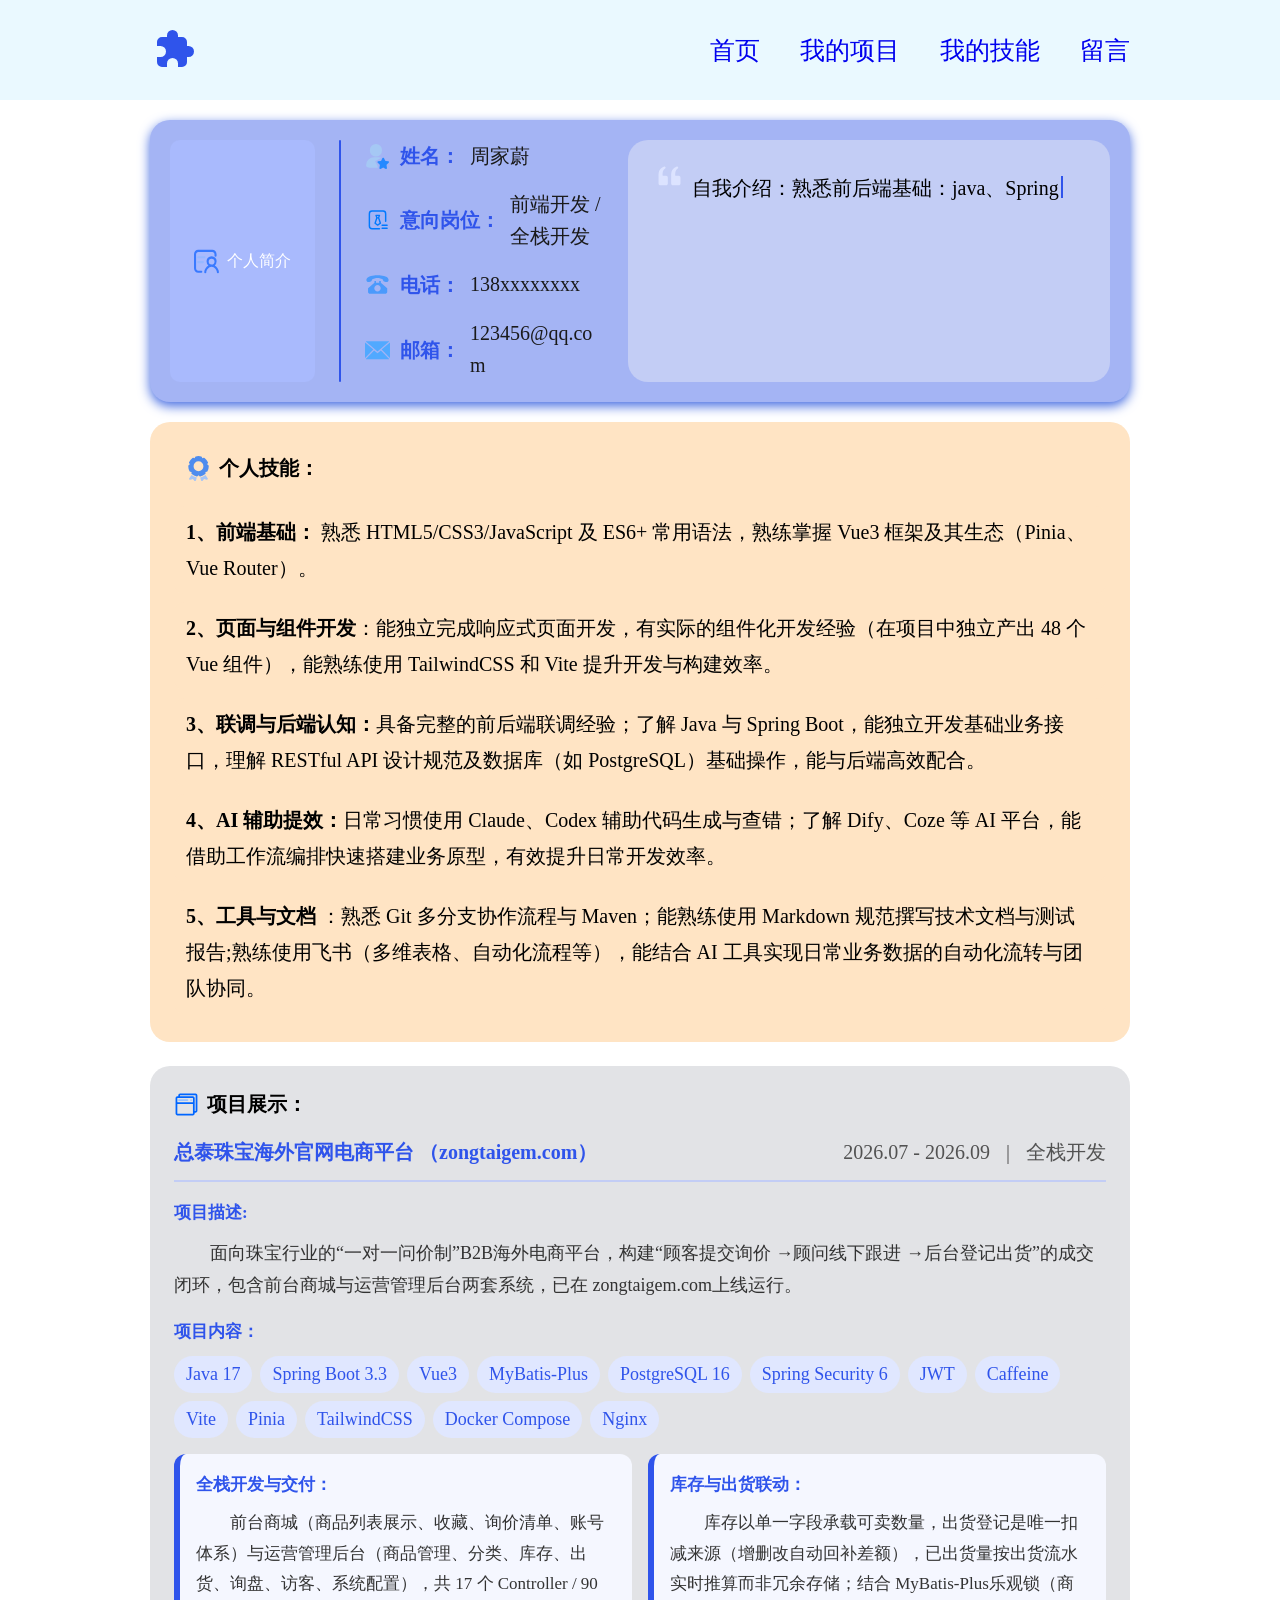
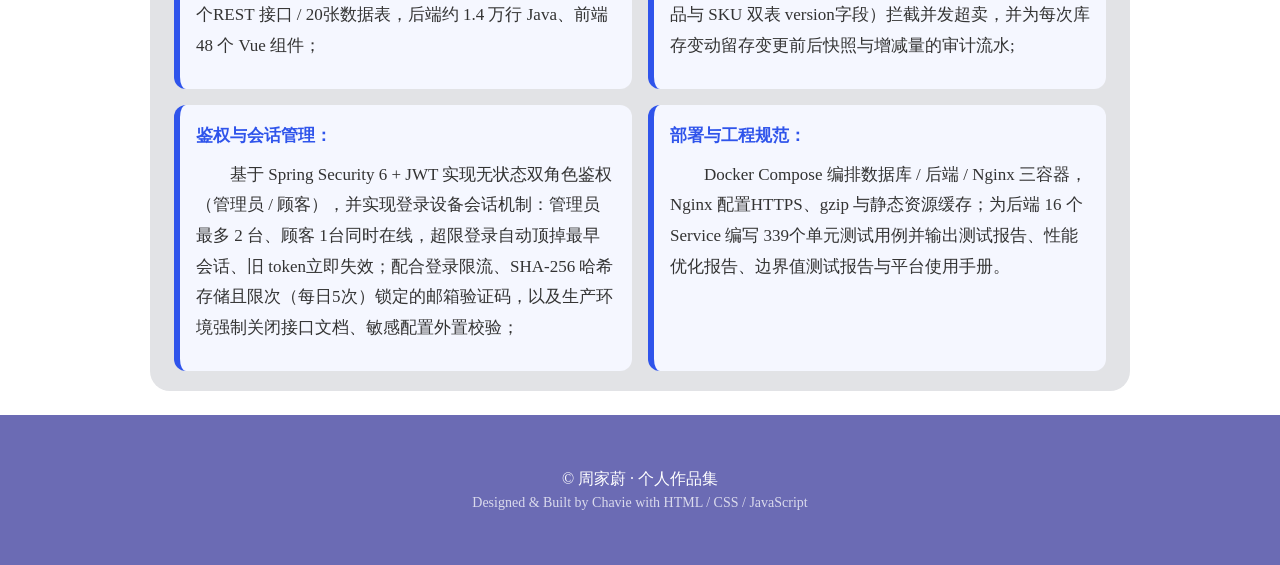
==== index.html @ ec8f6c9e "换文件夹" ====
<!DOCTYPE html>
<html lang="en">

<head>
    <meta charset="UTF-8">
    <meta name="viewport" content="width=device-width, initial-scale=1.0">
    <title>个人作品集</title>
    <script src="First_Work.js" defer></script>
    <link rel="stylesheet" href="First_Work.css">

</head>

<body>

    <!-- 顶部导航栏 -->
    <header>
        <!-- logo -->
        <svg t="1792404704887" class="icon" viewBox="0 0 1024 1024" version="1.1" xmlns="http://www.w3.org/2000/svg"
            p-id="7652" width="48" height="48">
            <path
                d="M362.666667 874.666667h-106.666667a106.773333 106.773333 0 0 1-106.666667-106.666667v-106.666667h74.666667a117.333333 117.333333 0 0 0 0-234.666666H149.333333v-85.333334a106.773333 106.773333 0 0 1 106.666667-106.666666h106.666667V202.666667a117.333333 117.333333 0 0 1 234.666666 0V234.666667h85.333334a106.773333 106.773333 0 0 1 106.666666 106.666666v85.333334h32a117.333333 117.333333 0 1 1 0 234.666666H789.333333v106.666667a106.773333 106.773333 0 0 1-106.666666 106.666667h-85.333334v-74.666667a117.333333 117.333333 0 1 0-234.666666 0V874.666667z"
                fill="#2F54EB" p-id="7653"></path>
        </svg>

        <!-- 导航栏 -->
        <ul>
            <li><a href="#home">首页</a></li>
            <li><a href="#program">我的项目</a></li>
            <li><a href="#program">我的技能</a></li>
            <li><a href="#message">留言</a></li>
        </ul>
    </header>

    <!-- 内容区 -->
    <main>

        <!-- 个人简介 -->
        <section class="profile_section">

            <div class="profile_wrap">
                <!-- 左侧标题 -->
                <p class="profile_title">
                    <svg t="1792503653379" class="icon" viewBox="0 0 1094 1024" version="1.1"
                        xmlns="http://www.w3.org/2000/svg" p-id="25993" width="25" height="25">
                        <path
                            d="M321.462474 914.493994H183.380227c-50.987581 0-92.565437-47.705119-92.565437-106.351778V198.260722c0-58.427829 41.577856-106.132947 92.565437-106.132947h620.823034c51.206412 0 92.565437 47.705119 92.565437 106.132947v58.64666a45.51681 45.51681 0 1 0 90.81479 0V198.479553c0-109.41541-82.280388-198.479553-183.380227-198.479553H183.380227C82.280388 0 0 89.064144 0 198.479553v609.881494c0 109.41541 82.280388 198.260722 183.380227 198.260722h138.082247a46.173303 46.173303 0 0 0 0-92.127775z"
                            fill="#397AFF" p-id="25994"></path>
                        <path
                            d="M183.380227 281.197603a46.173303 46.173303 0 0 0 0 92.346606h275.945663a46.173303 46.173303 0 0 0 0-92.346606zM390.394182 492.369344H183.380227a45.735641 45.735641 0 0 0-45.29798 45.954472 46.173303 46.173303 0 0 0 45.29798 46.392133h207.013955a46.173303 46.173303 0 0 0 0-92.346605z"
                            fill="#96B8FF" p-id="25995"></path>
                        <path
                            d="M909.679716 687.128773a223.645097 223.645097 0 0 0 78.122603-169.812716 218.830819 218.830819 0 1 0-435.692162 0 224.30159 224.30159 0 0 0 77.46611 169.812716c-104.16347 60.178475-181.191918 180.973088-181.191918 288.200189a45.51681 45.51681 0 1 0 90.81479 0c0-93.003098 103.069316-235.461962 230.428853-235.461962S1000.056845 882.325864 1000.056845 975.328962a45.51681 45.51681 0 1 0 90.81479 0c0-107.664763-76.809618-228.678206-181.191919-288.200189z m-12.911018-169.156223a126.921875 126.921875 0 1 1-127.797199-130.423169 128.453691 128.453691 0 0 1 127.797199 129.766676z"
                            fill="#397AFF" p-id="25996"></path>
                    </svg>
                    个人简介
                </p>

                <!-- 中间竖线 -->
                <div class="profile_divider"></div>

                <!-- 个人信息 -->
                <ul class="profile_fields">

                    <!-- 姓名 -->
                    <li class="profile_item">
                        <svg t="1792417954422" class="icon" viewBox="0 0 1024 1024" version="1.1"
                            xmlns="http://www.w3.org/2000/svg" p-id="19035" width="25" height="25">
                            <path
                                d="M659.072698 558.545455l-38.632727 36.305454-180.130909 89.367273a32.116364 32.116364 0 0 0-15.36 46.545454l88.436363 170.356364 15.36 76.334545H371.421789c-183.854545 0-325.818182 0-325.818182-93.090909v-18.152727a325.818182 325.818182 0 0 1 325.818182-322.094545h191.767273a272.290909 272.290909 0 0 1 95.883636 14.429091zM448.221789 0A250.414545 250.414545 0 0 1 697.239971 253.207273a249.483636 249.483636 0 1 1-498.501818 0A250.414545 250.414545 0 0 1 448.221789 0z"
                                fill="#A5C8F4" p-id="19036"></path>
                            <path
                                d="M522.229062 765.672727l75.403636 78.661818a39.098182 39.098182 0 0 1 11.170909 28.392728l-18.152727 110.778182a32.581818 32.581818 0 0 0 46.545455 35.84l93.090909-49.803637a37.236364 37.236364 0 0 1 28.392727 0l93.090909 49.803637c25.134545 14.429091 50.269091-6.981818 46.545455-35.84L883.421789 872.727273a23.272727 23.272727 0 0 1 10.705455-28.392728l75.403636-78.661818a34.909091 34.909091 0 0 0-18.152727-57.250909l-103.796364-13.963636c-11.170909 0-18.152727-7.447273-25.134545-18.152727l-46.545455-100.072728A31.185455 31.185455 0 0 0 743.785425 558.545455a32.116364 32.116364 0 0 0-28.858181 17.687272l-46.545455 100.072728a27.461818 27.461818 0 0 1-25.134545 18.152727l-104.261819 13.963636a32.581818 32.581818 0 0 0-16.756363 57.250909z"
                                fill="#2589FF" p-id="19037"></path>
                        </svg>
                        <span class="profile_label">姓名：</span>
                        <span class="profile_value">周家蔚</span>
                    </li>

                    <!-- 意向岗位 -->
                    <li class="profile_item">
                        <svg t="1792504507366" class="icon" viewBox="0 0 1024 1024" version="1.1"
                            xmlns="http://www.w3.org/2000/svg" p-id="28072" width="25" height="25">
                            <path
                                d="M593.132 877.883h-305.23a138.24 138.24 0 0 1-138.24-138.24V231.975a138.634 138.634 0 0 1 138.24-138.633h449.772a138.634 138.634 0 0 1 138.24 138.633v315.077a29.538 29.538 0 0 1-59.077 0V231.975a78.77 78.77 0 0 0-78.77-78.769H287.903a78.77 78.77 0 0 0-78.77 78.77v507.667a78.77 78.77 0 0 0 78.77 78.77h305.23a29.538 29.538 0 1 1 0 59.076z"
                                fill="#0079FE" p-id="28073"></path>
                            <path
                                d="M385.97 614.794l71.285-211.496-33.87-92.947a28.357 28.357 0 0 1 3.544-26.388 27.57 27.57 0 0 1 22.843-12.603h143.754a28.75 28.75 0 0 1 23.237 12.603 29.538 29.538 0 0 1 3.15 26.388l-33.476 92.947 70.892 211.496a29.145 29.145 0 0 1-11.421 33.477l-112.64 76.012a27.175 27.175 0 0 1-31.508 0l-105.157-75.618a29.932 29.932 0 0 1-10.634-33.083z m104.368-285.539l16.148 44.899h30.326l14.573-43.717zM446.228 614.4l72.074 51.988 78.769-52.776-60.653-180.381h-29.144zM905.846 859.372h-204.8a29.538 29.538 0 0 1 0-59.077h204.8a29.538 29.538 0 0 1 0 59.077z m0-120.517h-204.8a29.538 29.538 0 0 1 0-59.077h204.8a29.538 29.538 0 0 1 0 59.077z"
                                fill="#0079FE" p-id="28074"></path>
                        </svg>
                        <span class="profile_label">意向岗位：</span>
                        <span class="profile_value">前端开发 / 全栈开发</span>
                    </li>

                    <!-- 电话 -->
                    <li class="profile_item">
                        <svg t="1792504564006" class="icon" viewBox="0 0 1024 1024" version="1.1"
                            xmlns="http://www.w3.org/2000/svg" p-id="34089" width="25" height="25">
                            <path
                                d="M813.511 398.222C716.8 369.778 756.622 307.2 699.733 284.444 603.023 244.622 512 244.622 512 244.622s-91.022 0-187.733 39.822c-56.89 22.756-22.756 85.334-113.778 113.778-102.4 34.134-153.6-17.066-153.6-73.955 0-39.823 22.755-85.334 73.955-113.778C261.69 130.844 512 130.844 512 130.844s250.311 0 381.156 73.956c51.2 34.133 73.955 79.644 73.955 119.467 0 56.889-51.2 108.089-153.6 73.955z m-432.355-28.444h68.266v68.266h130.845v-68.266h68.266v68.266L910.223 665.6v153.6c0 45.511-45.512 73.956-91.023 73.956H210.489c-45.511 0-85.333-34.134-85.333-73.956V665.6l261.688-227.556v-68.266zM512 796.444c68.267 0 130.844-56.888 130.844-130.844 0-68.267-56.888-130.844-130.844-130.844-68.267 0-130.844 56.888-130.844 130.844 0 73.956 62.577 130.844 130.844 130.844z m0 0"
                                fill="#4B9AFC" p-id="34090"></path>
                        </svg>
                        <span class="profile_label">电话：</span>
                        <a class="profile_value" href="tel:138xxxxxxxx">138xxxxxxxx</a>
                    </li>

                    <!-- 邮箱 -->
                    <li class="profile_item">
                        <svg t="1792504593896" class="icon" viewBox="0 0 1024 1024" version="1.1"
                            xmlns="http://www.w3.org/2000/svg" p-id="35129" width="25" height="25">
                            <path
                                d="M512 589.44L36.096 180.48c2.56-0.576 4.864-1.664 7.488-1.664H980.48c1.6 0 4.992 1.152 7.552 1.6L512 589.44z m510.976-352.384v614.784c0 3.84-1.152 7.168-2.048 10.688l-337.92-348.544L1020.416 224c1.344 4.16 2.56 8.448 2.56 13.056zM3.584 223.936L341.12 513.984 3.2 862.528c-0.832-3.456-2.112-6.848-2.112-10.688V237.056c0-4.672 1.28-8.896 2.56-13.12z m646.528 328.896l340.736 351.36c-3.392 0.896-6.72 2.176-10.432 2.176H43.584c-3.584 0-6.912-1.28-10.24-2.176l340.672-351.36 124.352 106.88a20.672 20.672 0 0 0 27.264 0l124.48-106.88z"
                                fill="#51A9FF" p-id="35130"></path>
                        </svg>
                        <span class="profile_label">邮箱：</span>
                        <a class="profile_value" href="mailto:123456@qq.com">123456@qq.com</a>
                    </li>
                </ul>
            </div>

            <!-- 自我介绍 -->
            <div class="info">
                <svg t="1792412472788" class="icon" viewBox="0 0 1024 1024" version="1.1"
                    xmlns="http://www.w3.org/2000/svg" p-id="11012" width="35" height="35">
                    <path
                        d="M242.578773 737.28H411.921067c28.398933 0 51.432107-23.251627 51.432106-51.923627v-169.028266c0-28.672-23.01952-51.909973-51.432106-51.909974h-77.550934c-14.527147 0-26.187093-12.41088-25.750186-27.060906 2.70336-90.35776 6.403413-147.305813 75.3664-190.99648 12.055893-7.61856 17.24416-22.97856 10.922666-35.826347l-2.512213-5.106347c-5.952853-12.0832-20.179627-17.558187-32.467627-12.260693C227.874133 250.197333 191.146667 311.814827 191.146667 464.418133v220.93824c0 28.672 23.033173 51.923627 51.432106 51.923627z m369.513814 0h169.32864C809.82016 737.28 832.853333 714.028373 832.853333 685.356373v-169.028266c0-28.672-23.033173-51.909973-51.432106-51.909974h-77.550934c-14.527147 0-26.187093-12.41088-25.750186-27.060906 2.689707-90.35776 6.38976-147.305813 75.3664-190.99648 12.04224-7.61856 17.24416-22.97856 10.922666-35.826347l-2.512213-5.106347c-5.952853-12.0832-20.179627-17.558187-32.467627-12.260693-132.05504 57.029973-168.768853 118.647467-168.768853 271.250773v220.93824c0 28.672 23.01952 51.923627 51.432107 51.923627z"
                        fill="#DCE3FF" p-id="11013"></path>
                </svg>
                <span id="typing"
                    data-text="自我介绍：熟悉前后端基础：java、SpringBoot、h5、css、Vue等开发技术，日常习惯用git管理代码以及使用claude等AI工具提效，具备独立完成项目从开发到上线的完整实践经验，习惯用 AI 工具提升开发效率，并在需求拆解、方案设计与文档撰写环节主动引入大模型辅助完成"></span><span
                    class="cursor"></span>
            </div>

        </section>



        <!-- 技能卡片区 -->
        <div class="skill">
            <p>
                <svg t="1792417775880" class="icon" viewBox="0 0 1024 1024" version="1.1"
                    xmlns="http://www.w3.org/2000/svg" p-id="13357" width="25" height="25">
                    <path
                        d="M930.926254 408.920354v-5.663717a37.758112 37.758112 0 0 0-15.858407-28.318584l-47.952803-33.227139 29.451328-51.728613a37.758112 37.758112 0 0 0 1.887905-32.471977 425.533923 425.533923 0 0 0-139.705014-176.707964 37.758112 37.758112 0 0 0-32.849558-5.286136l-55.882006 17.368732L648.495575 37.758112a37.758112 37.758112 0 0 0-24.165192-21.899705 412.696165 412.696165 0 0 0-224.660766 0A37.758112 37.758112 0 0 0 375.504425 37.758112l-21.522124 55.126844L298.100295 75.516224a37.758112 37.758112 0 0 0-32.471976 5.286136A423.646018 423.646018 0 0 0 125.545723 257.510324a37.758112 37.758112 0 0 0 1.887905 32.471977l29.451328 51.728613-47.952803 33.227139a37.758112 37.758112 0 0 0-15.480826 27.941003v19.634218a424.778761 424.778761 0 0 0 50.595871 201.628319 37.758112 37.758112 0 0 0 26.808259 18.879056l57.392331 8.684366-5.286136 58.147492a37.758112 37.758112 0 0 0 12.082596 29.828909 415.339233 415.339233 0 0 0 203.516224 98.926254h6.418879A37.758112 37.758112 0 0 0 469.899705 830.678466l41.911504-37.758112 42.289086 37.758112a37.758112 37.758112 0 0 0 30.961652 9.439528 415.339233 415.339233 0 0 0 203.516224-98.926254 34.737463 34.737463 0 0 0 12.082596-29.828908l-4.153392-58.147493 57.769911-11.327433a37.758112 37.758112 0 0 0 26.430679-18.879056 425.156342 425.156342 0 0 0 50.973451-201.628319c-0.377581-3.39823-0.377581-6.041298-0.755162-12.460177z m-419.115045 211.067847a200.873156 200.873156 0 1 1 200.873157-200.495576 200.495575 200.495575 0 0 1-200.873157 200.495576z"
                        fill="#4E8CEE" p-id="13358"></path>
                    <path
                        d="M797.262537 782.725664a445.168142 445.168142 0 0 1-203.138643 93.262537 37.758112 37.758112 0 0 1-12.837758 0l31.716814 120.448377a40.778761 40.778761 0 0 0 30.961652 26.80826h7.174041a41.533923 41.533923 0 0 0 30.961652-14.348083L739.115044 943.952802l106.477876 26.053098a37.758112 37.758112 0 0 0 42.666667-13.970502 40.778761 40.778761 0 0 0 0-46.820059zM443.846608 876.743363h-6.796461a447.811209 447.811209 0 0 1-209.557522-98.171092l-92.884955 132.908555a37.758112 37.758112 0 0 0 43.044247 58.902655l106.100295-26.430679 56.637169 65.321534a41.156342 41.156342 0 0 0 30.961651 14.725664h8.306785a40.40118 40.40118 0 0 0 30.20649-28.318584l35.115044-118.182891z"
                        fill="#A6C5F6" p-id="13359"></path>
                </svg>
                <b>个人技能：</b>
            </p>
            <ul>
                <li><strong>1、前端基础：</strong> 熟悉 HTML5/CSS3/JavaScript 及 ES6+ 常用语法，熟练掌握 Vue3 框架及其生态（Pinia、Vue Router）。
                </li>
                <li><strong>2、页面与组件开发</strong>：能独立完成响应式页面开发，有实际的组件化开发经验（在项目中独立产出 48 个 Vue 组件），能熟练使用 TailwindCSS 和 Vite
                    提升开发与构建效率。</li>
                <li><strong>3、联调与后端认知：</strong>具备完整的前后端联调经验；了解 Java 与 Spring Boot，能独立开发基础业务接口，理解 RESTful API 设计规范及数据库（如
                    PostgreSQL）基础操作，能与后端高效配合。</li>
                <li><strong>4、AI 辅助提效：</strong>日常习惯使用 Claude、Codex 辅助代码生成与查错；了解 Dify、Coze 等 AI
                    平台，能借助工作流编排快速搭建业务原型，有效提升日常开发效率。</li>
                <li><strong>5、工具与文档</strong> ：熟悉 Git 多分支协作流程与 Maven；能熟练使用 Markdown 规范撰写技术文档与测试报告;熟练使用飞书（多维表格、自动化流程等），能结合
                    AI 工具实现日常业务数据的自动化流转与团队协同。</li>
            </ul>
        </div>


        <!-- 项目展示区 -->
        <div class="program">
            <!-- 小标题 -->
            <p><svg t="1792417872765" class="icon" viewBox="0 0 1024 1024" version="1.1"
                    xmlns="http://www.w3.org/2000/svg" p-id="15295" width="25" height="25">
                    <path
                        d="M883 64H251c-41.9 0-76 34.1-76 76v36h-35c-41.9 0-76 34.1-76 76v632c0 41.9 34.1 76 76 76h632c41.9 0 76-34.1 76-76v-36h35c41.9 0 76-34.1 76-76V140c0-41.9-34.1-76-76-76zM136 252c0-2.1 1.9-4 4-4h632c2.1 0 4 1.9 4 4v164c0 2.1-1.9 4-4 4H140c-2.1 0-4-1.9-4-4V252z m636 636H140c-2.1 0-4-1.9-4-4V491.9c1.3 0.1 2.7 0.1 4 0.1h632c1.3 0 2.7 0 4-0.1V884c0 2.1-1.9 4-4 4z m115-116c0 2.1-1.9 4-4 4h-35V252c0-41.9-34.1-76-76-76H247v-36c0-2.1 1.9-4 4-4h632c2.1 0 4 1.9 4 4v632z"
                        fill="#0066FF" p-id="15296"></path>
                    <path
                        d="M202 370h349c19.9 0 36-16.1 36-36s-16.1-36-36-36H202c-19.9 0-36 16.1-36 36s16.1 36 36 36zM664 334c0 19.882 16.118 36 36 36s36-16.118 36-36-16.118-36-36-36-36 16.118-36 36z"
                        fill="#99C2FF" p-id="15297"></path>
                </svg>
                <b>项目展示：</b>
            </p>

            <!-- 项目标题 -->
            <div class="program_header">
                <h3 class="program_name">总泰珠宝海外官网电商平台 （zongtaigem.com）</h3>
                <div class="program_meta">
                    <span>2026.07 - 2026.09</span>
                    <span>|</span>
                    <span>全栈开发</span>
                </div>
            </div>

            <!-- 项目描述 -->
            <div class="program_block">
                <h4>项目描述:</h4>
                <p>面向珠宝行业的“一对一问价制”B2B海外电商平台，构建“顾客提交询价 →顾问线下跟进 →后台登记出货”的成交闭环，包含前台商城与运营管理后台两套系统，已在 zongtaigem.com上线运行。</p>
            </div>

            <!-- 项目内容 -->
            <div class="program_block">
                <h4>项目内容：</h4>
                <div class="tech_tags">
                    <span>Java 17</span>
                    <span>Spring Boot 3.3</span>
                    <span>Vue3</span>
                    <span>MyBatis-Plus</span>
                    <span>PostgreSQL 16</span>
                    <span>Spring Security 6</span>
                    <span>JWT</span>
                    <span>Caffeine</span>
                    <span>Vite</span>
                    <span>Pinia</span>
                    <span>TailwindCSS</span>
                    <span>Docker Compose</span>
                    <span>Nginx</span>
                </div>
            </div>

            <!-- 内容分点 -->
            <div class="program_cards">
                <div class="program_card">
                    <h4>全栈开发与交付：</h4>
                    <p>前台商城（商品列表展示、收藏、询价清单、账号体系）与运营管理后台（商品管理、分类、库存、出货、询盘、访客、系统配置），共 17 个 Controller /
                        90 个REST 接口 / 20张数据表，后端约 1.4 万行 Java、前端48 个 Vue 组件；</p>
                </div>

                <div class="program_card">
                    <h4>库存与出货联动：</h4>
                    <p>库存以单一字段承载可卖数量，出货登记是唯一扣减来源（增删改自动回补差额），已出货量按出货流水实时推算而非冗余存储；结合 MyBatis-Plus乐观锁（商品与 SKU 双表
                        version字段）拦截并发超卖，并为每次库存变动留存变更前后快照与增减量的审计流水;</p>
                </div>

                <div class="program_card">
                    <h4>鉴权与会话管理：</h4>
                    <p>基于 Spring Security 6 + JWT 实现无状态双角色鉴权（管理员 / 顾客），并实现登录设备会话机制：管理员最多 2 台、顾客 1台同时在线，超限登录自动顶掉最早会话、旧
                        token立即失效；配合登录限流、SHA-256 哈希存储且限次（每日5次）锁定的邮箱验证码，以及生产环境强制关闭接口文档、敏感配置外置校验；</p>
                </div>

                <div class="program_card">
                    <h4>部署与工程规范：</h4>
                    <p>Docker Compose 编排数据库 / 后端 / Nginx 三容器，Nginx 配置HTTPS、gzip 与静态资源缓存；为后端 16 个 Service 编写
                        339个单元测试用例并输出测试报告、性能优化报告、边界值测试报告与平台使用手册。</p>
                </div>
            </div>


        </div>









    </main>

    <!-- 页脚 -->
    <footer>
        <p class="copyright">© <span id="year"></span> 周家蔚 · 个人作品集</p>
        <p class="footer-sub">Designed &amp; Built by Chavie with HTML / CSS / JavaScript</p>
    </footer>


</body>

</html>
---- First_Work.css ----
/* 全局盒模型 */
 * {
     margin: 0;
     padding: 0;
     box-sizing: border-box;
 }

 body {
     color: black;
 }

 /*---------------- 顶部导航栏---------------- */
 header {
     height: 100px;
     top: 0;
     background-color: rgb(234, 249, 255);
     /* 让 logo 和导航在一行 */
     display: flex;
     /* 垂直居中 */
     align-items: center;
     /* 左右留白 */
     padding: 0 150px;
     /* logo 靠左，导航靠右 */
     justify-content: space-between;
     /* 导航栏固定顶部 */
     position: sticky;
     /* 防止被卡片盖住 */
     z-index: 100;
 }

 header ul {
     /* 让 li 横向排列 */
     display: flex;
     align-items: center;
     /* 菜单项间距 */
     gap: 40px;
     /* 去掉小圆点 */
     list-style: none;
 }

 header ul li a {
     /* 去掉下划线 */
     text-decoration: none;
     font-size: 25px;

 }

 header ul li a:hover {
     color: #2F54EB;
 }


 /* ------------------内容栏------------------- */
 main {
     margin: 20px 0;
     padding: 0 150px;
     line-height: 1.8;
 }

 /* ----------------个人简介卡片---------------- */
 section {
     border-radius: 20px;
     margin:0 0 20px;
     padding: 20px;
     background-color: #a4b4f4;
     box-shadow: 0 4px 12px royalblue;
     transition: background-color 0.5s ease;
 }

 section:hover {
     background-color: #95a7f0;
     /* color: #fff; */
 }

 .profile_section {
     display: flex;
     flex-direction: row;
     align-items: stretch;
     /* 左右等高 */
     gap: 24px;
 }

 .profile_wrap {
     flex: 1;
     min-width: 0;
     display: flex;
     flex-direction: row;
     align-items: stretch;
     gap: 24px;
 }

 /* --------左侧标题块-------- */
 .profile_title {
     flex: 0 0 auto;
     padding: 20px 24px;
     background-color: #a9bafd;
     color: #fff;
     border-radius: 10px;
     display: flex;
     align-items: center;
     justify-content: center;
     gap: 8px;
     line-height: 1.2;
     text-align: center;
     white-space: nowrap;
 }

 .profile_title svg {
     flex-shrink: 0;
 }


 /* --------中间竖线-------- */
 .profile_divider {
     flex: 0 0 2px;
     align-self: stretch;
     background-color: #2F54EB;
     border-radius: 2px;
 }

 /* ------右侧信息列表------ */
 .profile_fields {
     flex: 1;
     min-width: 0;
     display: flex;
     flex-direction: column;
     justify-content: center;
     gap: 16px;
     list-style: none;
 }

 .profile_item {
     display: flex;
     align-items: center;
     gap: 10px;
     font-size: 20px;
     line-height: 1.6;
 }

 .profile_item svg {
     flex-shrink: 0;
 }

 .profile_label {
     flex-shrink: 0;
     color: #2F54EB;
     font-weight: 600;
 }

 .profile_value {
     color: #1a1a1a;
     word-break: break-word;
 }

 /* 电话、邮箱链接 */
 a.profile_value {
     color: #1a1a1a;
     text-decoration: none;
     border-bottom: 1px dashed transparent;
     transition: color 0.2s, border-color 0.2s;
 }

 a.profile_value:hover {
     color: #2F54EB;
     border-bottom-color: #2F54EB;
 }

 /* --------自我介绍-------- */
 .info {
     flex: 1;
     font-size: 20px;
     min-height: 200px;
     /* 防止打字过程高度抖动 */
     padding: 20px 24px;
     background-color: #c3cdf5;
     border-radius: 20px;
     transition: background-color 0.5s ease;
     /* 关键：在 section 内不需要下边距 */
     margin-bottom: 0;
 }

 /* 打字光标 */
 .cursor {
     display: inline-block;
     width: 2px;
     height: 1.1em;
     margin-left: 2px;
     background: #2F54EB;
     vertical-align: -0.15em;
     animation: blink 0.8s step-end infinite;
 }

 @keyframes blink {
     50% {
         opacity: 0;
     }
 }

 .cursor.done {
     animation: none;
     opacity: 0;
 }

 /* 技能和项目小标题 */
 .program p,
 .skill p {
     display: flex;
     align-items: center;
     gap: 8px;
     margin-bottom: 12px;
 }

 /* ----------------个人技能卡片区---------------- */
 .skill {
     font-size: 20px;
     /* 文字不贴边 */
     padding: 20px 24px;
     margin-bottom: 24px;
     background-color: bisque;
     border-radius: 20px;
     /* 悬停上浮 */
     transition: transform 0.3s ease, box-shadow 0.3s ease;
 }

 .skill :hover {
     box-shadow: 0 10px 20px rgba(0, 0, 0, 0.2);
 }

 .skill p {
     border-radius: 10px;
     padding: 8px 12px;
 }

 .skill ul {
     border-radius: 15px;
 }

 .skill ul li {
     list-style: none;
     background-color: bisque;
     transition: background-color 0.5s ease;
     border-radius: 10px;
     /* 每条技能像小卡片 */
     padding: 8px 12px;
     /* 条与条之间留缝 */
     margin-bottom: 8px;
 }

 .skill ul li:hover {
     background-color: rgb(249, 213, 170);
 }

 /* ----------------项目展示区---------------- */
 .program {
     font-size: 20px;
     border-radius: 20px;
     background-color: #e2e3e6;
     padding: 20px 24px;
     margin-bottom: 24px;
 }

 .program_header {
     display: flex;
     /* 一行放不下时允许换行，窄屏不会溢出 */
     flex-wrap: wrap;
     /* 基线对齐，文字大小不同时底部对齐更自然 */
     align-items: baseline;
     gap: 12px;
     padding-bottom: 10px;
     margin-bottom: 16px;
     border-bottom: 2px solid #c3cdf5;
 }

 .program_name {
     font-size: 20px;
     color: #2F54EB;
     line-height: 1.4;
 }

 .program_meta {
     display: flex;
     gap: 16px;
     font-size: 20px;
     color: #525252;
     /* 自动占满左侧剩余空间，把时间和岗位推到最右边 */
     margin-left: auto;
 }

 /* 描述、技术栈这类整行块 */
 .program_block {
     margin-bottom: 16px;
 }

 .program_block h4 {
     font-size: 17px;
     color: #2F54EB;
     margin-bottom: 8px;
 }

 .program_block p {
     font-size: 18px;
     line-height: 1.8;
     color: #333;
     text-indent: 2em;
 }

 /* 技术栈标签容器 */
 .tech_tags {
     /* 标签横向排列 */
     display: flex;
     /* 一行放不下自动换行 */
     flex-wrap: wrap;
     gap: 8px;
 }

 /* 单个技术标签 */
 .tech_tags span {
     padding: 4px 12px;
     background-color: #e0e7ff;
     color: #2F54EB;
     border-radius: 20px;
     /* 大圆角，形成胶囊形状 */
     font-size: 18px;
     line-height: 1.6;
 }


 /* 项目内容卡片容器 */
 .program_cards {
     display: flex;
     /* 卡片用 flex 排列 */
     flex-wrap: wrap;
     /* 一行放不下自动换行，实现两列效果 */
     gap: 16px;

 }

 .program_cards h4 {
     font-size: 17px;
     color: #2F54EB;
     margin-bottom: 8px;
 }

 /* 单个内容卡片 */
 .program_card {
     flex: 1 1 calc(50% - 8px);
     min-width: 260px;
     background-color: #f5f7ff;
     border-radius: 12px;
     padding: 16px;
     border-left: 6px solid #2F54EB;

 }

 .program_card h4 {
     font-size: 17px;
     color: #2F54EB;
     margin-bottom: 8px;
 }

 .program_card p {
     font-size: 17px;
     line-height: 1.8;
     color: #333;
     text-indent: 2em;
 }




 /* ----------------底部导航栏---------------- */
 footer {
     height: 150px;
     margin-top: 10px;
     padding: 20px;
     font-size: 25px;
     background-color: rgb(107, 107, 180);
     text-align: center;
     display: flex;
     flex-direction: column;
     align-items: center;
     justify-content: center;
 }

 .copyright {
     font-size: 16px;
     color: #fff;
     line-height: 1.6;
 }

 .footer-sub {
     font-size: 14px;
     color: rgba(255, 255, 255, 0.75);
     /* 半透明白，弱化副标题 */
     line-height: 1.6;
 }

 /* 响应式布局 */
 /* ---------- 平板 ≤1024px ---------- */
 @media (max-width: 1024px) {
     header {
         padding: 0 40px;
     }

     main {
         padding: 0 40px;
     }

     header ul {
         gap: 24px;
     }

     header ul li a {
         font-size: 20px;
     }

     .skill,
     .program,
     section {
         font-size: 20px;
     }
 }

 /* ---------- 手机 ≤768px ---------- */
 @media (max-width: 768px) {
     header {
         height: auto;
         padding: 12px 20px;
         flex-wrap: wrap;
         /* 放不下就换行 */
         gap: 12px;
     }

     header ul {
         gap: 16px;
         flex-wrap: wrap;
     }

     header ul li a {
         font-size: 16px;
     }

     header .icon {
         width: 36px;
         height: 36px;
     }

     main {
         padding: 0 16px;
     }

     .profile_section {
         flex-direction: column;
         /* 上下排列 */
         gap: 16px;
     }

     .profile_wrap {
         flex-direction: column;
         /* 左侧内部也上下排 */
         gap: 16px;
     }

     .info {
         min-height: auto;
         /* 手机上不需要固定最小高度 */
     }

     .skill,
     .program,
     section,
     footer {
         font-size: 16px;
     }

     .skill,
     .program,
     section {
         padding: 16px;
     }

     section {
         min-height: 0;
         margin-bottom: 16px;
     }

     .skill ul li {
         padding: 8px 10px;
         margin-bottom: 6px;
     }


     .profile_title {
         width: 100%;
         padding: 12px;
     }

     .profile_divider {
         flex: 0 0 auto;
         width: 100%;
         height: 2px;
     }

     .profile_fields {
         gap: 12px;
     }

     .profile_item {
         font-size: 16px;
     }
 }

 /* ---------- 小手机 ≤480px ---------- */
 @media (max-width: 480px) {
     header ul {
         gap: 10px;
     }

     header ul li a {
         font-size: 14px;
     }

     .info,
     .skill,
     .program,
     section {
         padding: 12px;
         border-radius: 12px;
     }

     .skill,
     .program,
     section,
     footer {
         font-size: 14px;
     }

     .profile_item {
         font-size: 14px;
         gap: 8px;
     }

     .profile_item svg {
         width: 20px;
         height: 20px;
     }
 }
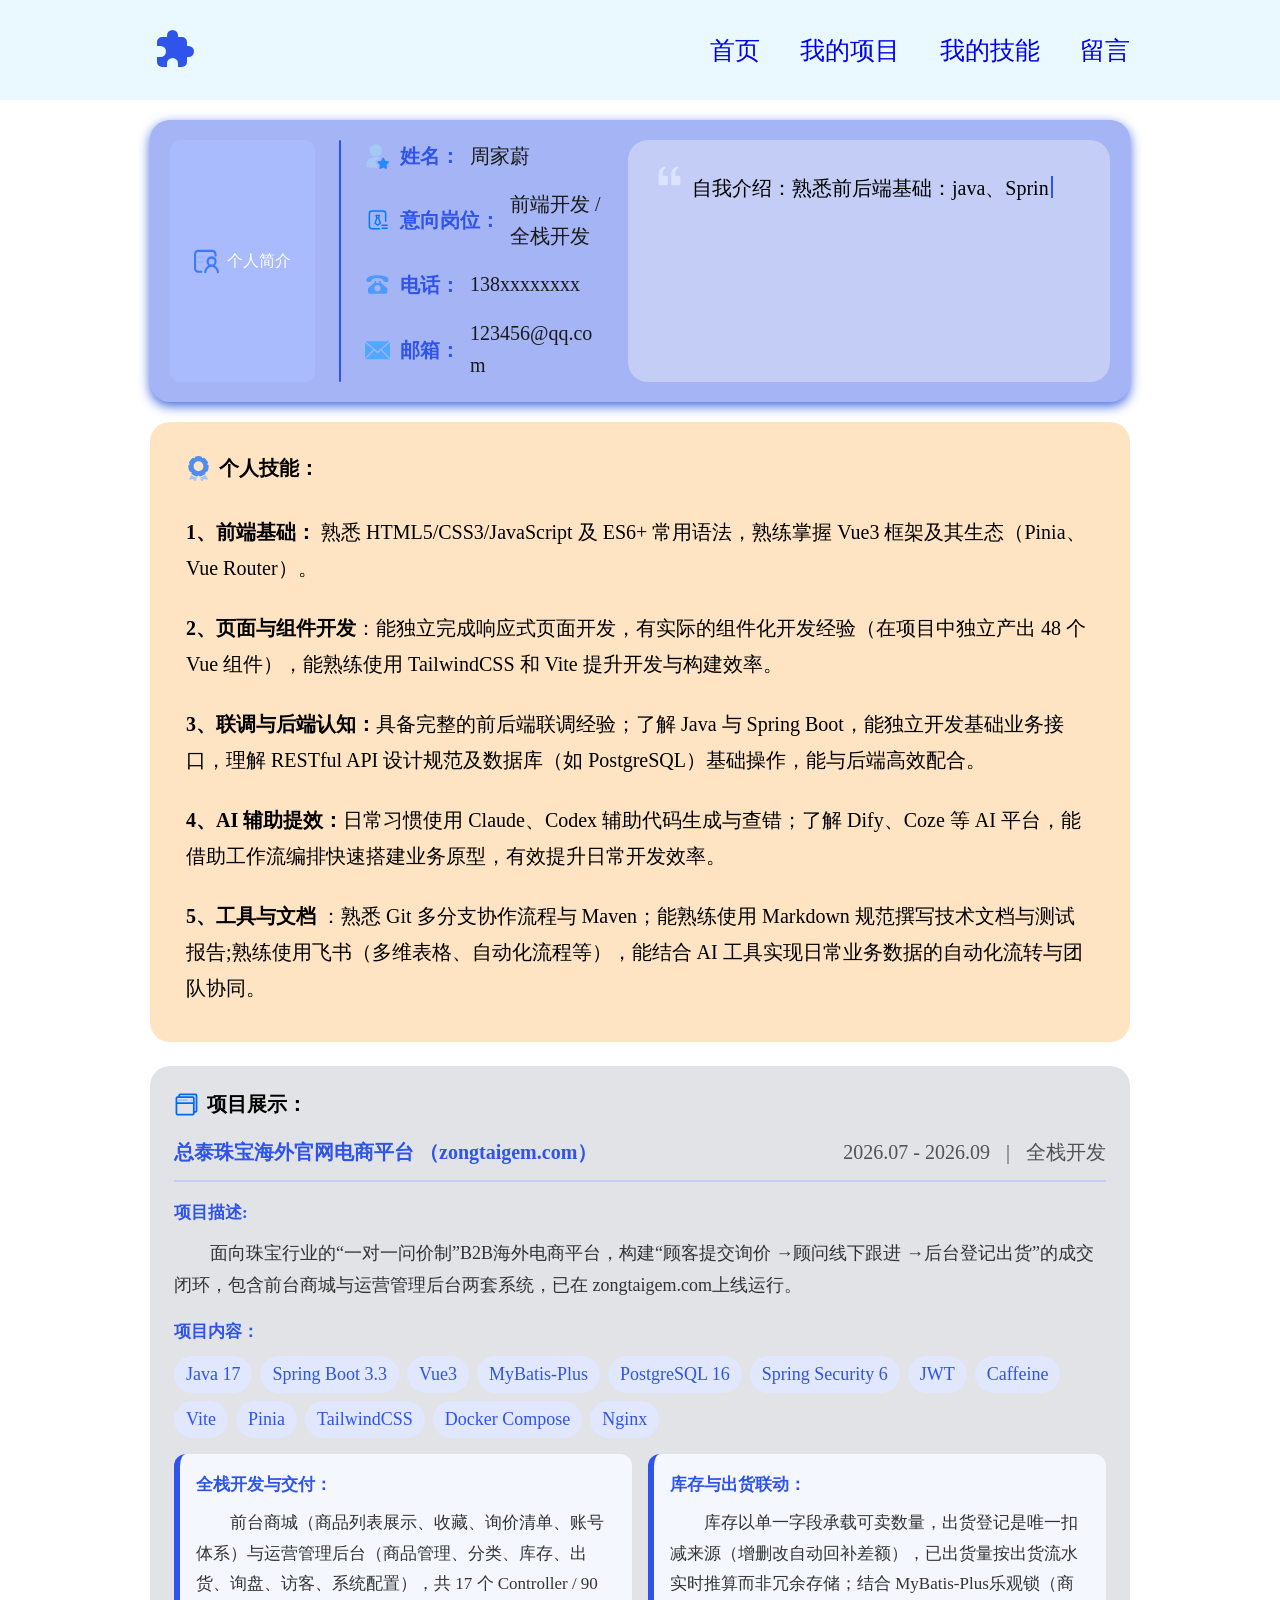
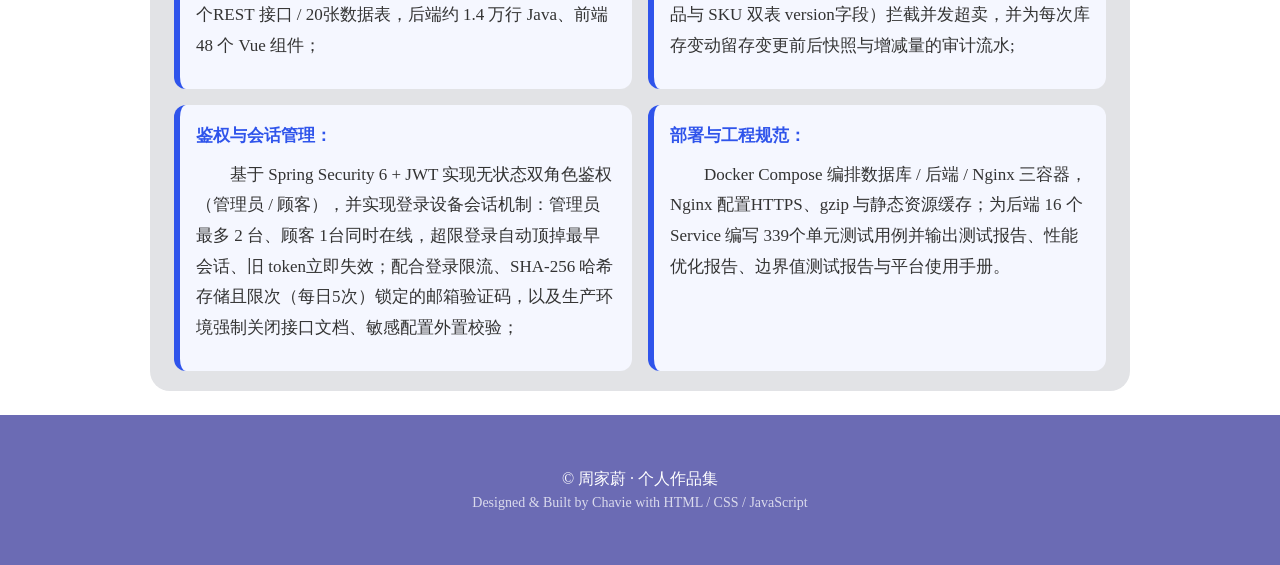
==== commit a787b176: "Add files via upload" ====
--- a/index.html
+++ b/index.html
@@ -1,266 +1,266 @@
-<!DOCTYPE html>
-<html lang="en">
-
-<head>
-    <meta charset="UTF-8">
-    <meta name="viewport" content="width=device-width, initial-scale=1.0">
-    <title>个人作品集</title>
-    <script src="First_Work.js" defer></script>
-    <link rel="stylesheet" href="First_Work.css">
-
-</head>
-
-<body>
-
-    <!-- 顶部导航栏 -->
-    <header>
-        <!-- logo -->
-        <svg t="1792404704887" class="icon" viewBox="0 0 1024 1024" version="1.1" xmlns="http://www.w3.org/2000/svg"
-            p-id="7652" width="48" height="48">
-            <path
-                d="M362.666667 874.666667h-106.666667a106.773333 106.773333 0 0 1-106.666667-106.666667v-106.666667h74.666667a117.333333 117.333333 0 0 0 0-234.666666H149.333333v-85.333334a106.773333 106.773333 0 0 1 106.666667-106.666666h106.666667V202.666667a117.333333 117.333333 0 0 1 234.666666 0V234.666667h85.333334a106.773333 106.773333 0 0 1 106.666666 106.666666v85.333334h32a117.333333 117.333333 0 1 1 0 234.666666H789.333333v106.666667a106.773333 106.773333 0 0 1-106.666666 106.666667h-85.333334v-74.666667a117.333333 117.333333 0 1 0-234.666666 0V874.666667z"
-                fill="#2F54EB" p-id="7653"></path>
-        </svg>
-
-        <!-- 导航栏 -->
-        <ul>
-            <li><a href="#home">首页</a></li>
-            <li><a href="#program">我的项目</a></li>
-            <li><a href="#program">我的技能</a></li>
-            <li><a href="#message">留言</a></li>
-        </ul>
-    </header>
-
-    <!-- 内容区 -->
-    <main>
-
-        <!-- 个人简介 -->
-        <section class="profile_section">
-
-            <div class="profile_wrap">
-                <!-- 左侧标题 -->
-                <p class="profile_title">
-                    <svg t="1792503653379" class="icon" viewBox="0 0 1094 1024" version="1.1"
-                        xmlns="http://www.w3.org/2000/svg" p-id="25993" width="25" height="25">
-                        <path
-                            d="M321.462474 914.493994H183.380227c-50.987581 0-92.565437-47.705119-92.565437-106.351778V198.260722c0-58.427829 41.577856-106.132947 92.565437-106.132947h620.823034c51.206412 0 92.565437 47.705119 92.565437 106.132947v58.64666a45.51681 45.51681 0 1 0 90.81479 0V198.479553c0-109.41541-82.280388-198.479553-183.380227-198.479553H183.380227C82.280388 0 0 89.064144 0 198.479553v609.881494c0 109.41541 82.280388 198.260722 183.380227 198.260722h138.082247a46.173303 46.173303 0 0 0 0-92.127775z"
-                            fill="#397AFF" p-id="25994"></path>
-                        <path
-                            d="M183.380227 281.197603a46.173303 46.173303 0 0 0 0 92.346606h275.945663a46.173303 46.173303 0 0 0 0-92.346606zM390.394182 492.369344H183.380227a45.735641 45.735641 0 0 0-45.29798 45.954472 46.173303 46.173303 0 0 0 45.29798 46.392133h207.013955a46.173303 46.173303 0 0 0 0-92.346605z"
-                            fill="#96B8FF" p-id="25995"></path>
-                        <path
-                            d="M909.679716 687.128773a223.645097 223.645097 0 0 0 78.122603-169.812716 218.830819 218.830819 0 1 0-435.692162 0 224.30159 224.30159 0 0 0 77.46611 169.812716c-104.16347 60.178475-181.191918 180.973088-181.191918 288.200189a45.51681 45.51681 0 1 0 90.81479 0c0-93.003098 103.069316-235.461962 230.428853-235.461962S1000.056845 882.325864 1000.056845 975.328962a45.51681 45.51681 0 1 0 90.81479 0c0-107.664763-76.809618-228.678206-181.191919-288.200189z m-12.911018-169.156223a126.921875 126.921875 0 1 1-127.797199-130.423169 128.453691 128.453691 0 0 1 127.797199 129.766676z"
-                            fill="#397AFF" p-id="25996"></path>
-                    </svg>
-                    个人简介
-                </p>
-
-                <!-- 中间竖线 -->
-                <div class="profile_divider"></div>
-
-                <!-- 个人信息 -->
-                <ul class="profile_fields">
-
-                    <!-- 姓名 -->
-                    <li class="profile_item">
-                        <svg t="1792417954422" class="icon" viewBox="0 0 1024 1024" version="1.1"
-                            xmlns="http://www.w3.org/2000/svg" p-id="19035" width="25" height="25">
-                            <path
-                                d="M659.072698 558.545455l-38.632727 36.305454-180.130909 89.367273a32.116364 32.116364 0 0 0-15.36 46.545454l88.436363 170.356364 15.36 76.334545H371.421789c-183.854545 0-325.818182 0-325.818182-93.090909v-18.152727a325.818182 325.818182 0 0 1 325.818182-322.094545h191.767273a272.290909 272.290909 0 0 1 95.883636 14.429091zM448.221789 0A250.414545 250.414545 0 0 1 697.239971 253.207273a249.483636 249.483636 0 1 1-498.501818 0A250.414545 250.414545 0 0 1 448.221789 0z"
-                                fill="#A5C8F4" p-id="19036"></path>
-                            <path
-                                d="M522.229062 765.672727l75.403636 78.661818a39.098182 39.098182 0 0 1 11.170909 28.392728l-18.152727 110.778182a32.581818 32.581818 0 0 0 46.545455 35.84l93.090909-49.803637a37.236364 37.236364 0 0 1 28.392727 0l93.090909 49.803637c25.134545 14.429091 50.269091-6.981818 46.545455-35.84L883.421789 872.727273a23.272727 23.272727 0 0 1 10.705455-28.392728l75.403636-78.661818a34.909091 34.909091 0 0 0-18.152727-57.250909l-103.796364-13.963636c-11.170909 0-18.152727-7.447273-25.134545-18.152727l-46.545455-100.072728A31.185455 31.185455 0 0 0 743.785425 558.545455a32.116364 32.116364 0 0 0-28.858181 17.687272l-46.545455 100.072728a27.461818 27.461818 0 0 1-25.134545 18.152727l-104.261819 13.963636a32.581818 32.581818 0 0 0-16.756363 57.250909z"
-                                fill="#2589FF" p-id="19037"></path>
-                        </svg>
-                        <span class="profile_label">姓名：</span>
-                        <span class="profile_value">周家蔚</span>
-                    </li>
-
-                    <!-- 意向岗位 -->
-                    <li class="profile_item">
-                        <svg t="1792504507366" class="icon" viewBox="0 0 1024 1024" version="1.1"
-                            xmlns="http://www.w3.org/2000/svg" p-id="28072" width="25" height="25">
-                            <path
-                                d="M593.132 877.883h-305.23a138.24 138.24 0 0 1-138.24-138.24V231.975a138.634 138.634 0 0 1 138.24-138.633h449.772a138.634 138.634 0 0 1 138.24 138.633v315.077a29.538 29.538 0 0 1-59.077 0V231.975a78.77 78.77 0 0 0-78.77-78.769H287.903a78.77 78.77 0 0 0-78.77 78.77v507.667a78.77 78.77 0 0 0 78.77 78.77h305.23a29.538 29.538 0 1 1 0 59.076z"
-                                fill="#0079FE" p-id="28073"></path>
-                            <path
-                                d="M385.97 614.794l71.285-211.496-33.87-92.947a28.357 28.357 0 0 1 3.544-26.388 27.57 27.57 0 0 1 22.843-12.603h143.754a28.75 28.75 0 0 1 23.237 12.603 29.538 29.538 0 0 1 3.15 26.388l-33.476 92.947 70.892 211.496a29.145 29.145 0 0 1-11.421 33.477l-112.64 76.012a27.175 27.175 0 0 1-31.508 0l-105.157-75.618a29.932 29.932 0 0 1-10.634-33.083z m104.368-285.539l16.148 44.899h30.326l14.573-43.717zM446.228 614.4l72.074 51.988 78.769-52.776-60.653-180.381h-29.144zM905.846 859.372h-204.8a29.538 29.538 0 0 1 0-59.077h204.8a29.538 29.538 0 0 1 0 59.077z m0-120.517h-204.8a29.538 29.538 0 0 1 0-59.077h204.8a29.538 29.538 0 0 1 0 59.077z"
-                                fill="#0079FE" p-id="28074"></path>
-                        </svg>
-                        <span class="profile_label">意向岗位：</span>
-                        <span class="profile_value">前端开发 / 全栈开发</span>
-                    </li>
-
-                    <!-- 电话 -->
-                    <li class="profile_item">
-                        <svg t="1792504564006" class="icon" viewBox="0 0 1024 1024" version="1.1"
-                            xmlns="http://www.w3.org/2000/svg" p-id="34089" width="25" height="25">
-                            <path
-                                d="M813.511 398.222C716.8 369.778 756.622 307.2 699.733 284.444 603.023 244.622 512 244.622 512 244.622s-91.022 0-187.733 39.822c-56.89 22.756-22.756 85.334-113.778 113.778-102.4 34.134-153.6-17.066-153.6-73.955 0-39.823 22.755-85.334 73.955-113.778C261.69 130.844 512 130.844 512 130.844s250.311 0 381.156 73.956c51.2 34.133 73.955 79.644 73.955 119.467 0 56.889-51.2 108.089-153.6 73.955z m-432.355-28.444h68.266v68.266h130.845v-68.266h68.266v68.266L910.223 665.6v153.6c0 45.511-45.512 73.956-91.023 73.956H210.489c-45.511 0-85.333-34.134-85.333-73.956V665.6l261.688-227.556v-68.266zM512 796.444c68.267 0 130.844-56.888 130.844-130.844 0-68.267-56.888-130.844-130.844-130.844-68.267 0-130.844 56.888-130.844 130.844 0 73.956 62.577 130.844 130.844 130.844z m0 0"
-                                fill="#4B9AFC" p-id="34090"></path>
-                        </svg>
-                        <span class="profile_label">电话：</span>
-                        <a class="profile_value" href="tel:138xxxxxxxx">138xxxxxxxx</a>
-                    </li>
-
-                    <!-- 邮箱 -->
-                    <li class="profile_item">
-                        <svg t="1792504593896" class="icon" viewBox="0 0 1024 1024" version="1.1"
-                            xmlns="http://www.w3.org/2000/svg" p-id="35129" width="25" height="25">
-                            <path
-                                d="M512 589.44L36.096 180.48c2.56-0.576 4.864-1.664 7.488-1.664H980.48c1.6 0 4.992 1.152 7.552 1.6L512 589.44z m510.976-352.384v614.784c0 3.84-1.152 7.168-2.048 10.688l-337.92-348.544L1020.416 224c1.344 4.16 2.56 8.448 2.56 13.056zM3.584 223.936L341.12 513.984 3.2 862.528c-0.832-3.456-2.112-6.848-2.112-10.688V237.056c0-4.672 1.28-8.896 2.56-13.12z m646.528 328.896l340.736 351.36c-3.392 0.896-6.72 2.176-10.432 2.176H43.584c-3.584 0-6.912-1.28-10.24-2.176l340.672-351.36 124.352 106.88a20.672 20.672 0 0 0 27.264 0l124.48-106.88z"
-                                fill="#51A9FF" p-id="35130"></path>
-                        </svg>
-                        <span class="profile_label">邮箱：</span>
-                        <a class="profile_value" href="mailto:123456@qq.com">123456@qq.com</a>
-                    </li>
-                </ul>
-            </div>
-
-            <!-- 自我介绍 -->
-            <div class="info">
-                <svg t="1792412472788" class="icon" viewBox="0 0 1024 1024" version="1.1"
-                    xmlns="http://www.w3.org/2000/svg" p-id="11012" width="35" height="35">
-                    <path
-                        d="M242.578773 737.28H411.921067c28.398933 0 51.432107-23.251627 51.432106-51.923627v-169.028266c0-28.672-23.01952-51.909973-51.432106-51.909974h-77.550934c-14.527147 0-26.187093-12.41088-25.750186-27.060906 2.70336-90.35776 6.403413-147.305813 75.3664-190.99648 12.055893-7.61856 17.24416-22.97856 10.922666-35.826347l-2.512213-5.106347c-5.952853-12.0832-20.179627-17.558187-32.467627-12.260693C227.874133 250.197333 191.146667 311.814827 191.146667 464.418133v220.93824c0 28.672 23.033173 51.923627 51.432106 51.923627z m369.513814 0h169.32864C809.82016 737.28 832.853333 714.028373 832.853333 685.356373v-169.028266c0-28.672-23.033173-51.909973-51.432106-51.909974h-77.550934c-14.527147 0-26.187093-12.41088-25.750186-27.060906 2.689707-90.35776 6.38976-147.305813 75.3664-190.99648 12.04224-7.61856 17.24416-22.97856 10.922666-35.826347l-2.512213-5.106347c-5.952853-12.0832-20.179627-17.558187-32.467627-12.260693-132.05504 57.029973-168.768853 118.647467-168.768853 271.250773v220.93824c0 28.672 23.01952 51.923627 51.432107 51.923627z"
-                        fill="#DCE3FF" p-id="11013"></path>
-                </svg>
-                <span id="typing"
-                    data-text="自我介绍：熟悉前后端基础：java、SpringBoot、h5、css、Vue等开发技术，日常习惯用git管理代码以及使用claude等AI工具提效，具备独立完成项目从开发到上线的完整实践经验，习惯用 AI 工具提升开发效率，并在需求拆解、方案设计与文档撰写环节主动引入大模型辅助完成"></span><span
-                    class="cursor"></span>
-            </div>
-
-        </section>
-
-
-
-        <!-- 技能卡片区 -->
-        <div class="skill">
-            <p>
-                <svg t="1792417775880" class="icon" viewBox="0 0 1024 1024" version="1.1"
-                    xmlns="http://www.w3.org/2000/svg" p-id="13357" width="25" height="25">
-                    <path
-                        d="M930.926254 408.920354v-5.663717a37.758112 37.758112 0 0 0-15.858407-28.318584l-47.952803-33.227139 29.451328-51.728613a37.758112 37.758112 0 0 0 1.887905-32.471977 425.533923 425.533923 0 0 0-139.705014-176.707964 37.758112 37.758112 0 0 0-32.849558-5.286136l-55.882006 17.368732L648.495575 37.758112a37.758112 37.758112 0 0 0-24.165192-21.899705 412.696165 412.696165 0 0 0-224.660766 0A37.758112 37.758112 0 0 0 375.504425 37.758112l-21.522124 55.126844L298.100295 75.516224a37.758112 37.758112 0 0 0-32.471976 5.286136A423.646018 423.646018 0 0 0 125.545723 257.510324a37.758112 37.758112 0 0 0 1.887905 32.471977l29.451328 51.728613-47.952803 33.227139a37.758112 37.758112 0 0 0-15.480826 27.941003v19.634218a424.778761 424.778761 0 0 0 50.595871 201.628319 37.758112 37.758112 0 0 0 26.808259 18.879056l57.392331 8.684366-5.286136 58.147492a37.758112 37.758112 0 0 0 12.082596 29.828909 415.339233 415.339233 0 0 0 203.516224 98.926254h6.418879A37.758112 37.758112 0 0 0 469.899705 830.678466l41.911504-37.758112 42.289086 37.758112a37.758112 37.758112 0 0 0 30.961652 9.439528 415.339233 415.339233 0 0 0 203.516224-98.926254 34.737463 34.737463 0 0 0 12.082596-29.828908l-4.153392-58.147493 57.769911-11.327433a37.758112 37.758112 0 0 0 26.430679-18.879056 425.156342 425.156342 0 0 0 50.973451-201.628319c-0.377581-3.39823-0.377581-6.041298-0.755162-12.460177z m-419.115045 211.067847a200.873156 200.873156 0 1 1 200.873157-200.495576 200.495575 200.495575 0 0 1-200.873157 200.495576z"
-                        fill="#4E8CEE" p-id="13358"></path>
-                    <path
-                        d="M797.262537 782.725664a445.168142 445.168142 0 0 1-203.138643 93.262537 37.758112 37.758112 0 0 1-12.837758 0l31.716814 120.448377a40.778761 40.778761 0 0 0 30.961652 26.80826h7.174041a41.533923 41.533923 0 0 0 30.961652-14.348083L739.115044 943.952802l106.477876 26.053098a37.758112 37.758112 0 0 0 42.666667-13.970502 40.778761 40.778761 0 0 0 0-46.820059zM443.846608 876.743363h-6.796461a447.811209 447.811209 0 0 1-209.557522-98.171092l-92.884955 132.908555a37.758112 37.758112 0 0 0 43.044247 58.902655l106.100295-26.430679 56.637169 65.321534a41.156342 41.156342 0 0 0 30.961651 14.725664h8.306785a40.40118 40.40118 0 0 0 30.20649-28.318584l35.115044-118.182891z"
-                        fill="#A6C5F6" p-id="13359"></path>
-                </svg>
-                <b>个人技能：</b>
-            </p>
-            <ul>
-                <li><strong>1、前端基础：</strong> 熟悉 HTML5/CSS3/JavaScript 及 ES6+ 常用语法，熟练掌握 Vue3 框架及其生态（Pinia、Vue Router）。
-                </li>
-                <li><strong>2、页面与组件开发</strong>：能独立完成响应式页面开发，有实际的组件化开发经验（在项目中独立产出 48 个 Vue 组件），能熟练使用 TailwindCSS 和 Vite
-                    提升开发与构建效率。</li>
-                <li><strong>3、联调与后端认知：</strong>具备完整的前后端联调经验；了解 Java 与 Spring Boot，能独立开发基础业务接口，理解 RESTful API 设计规范及数据库（如
-                    PostgreSQL）基础操作，能与后端高效配合。</li>
-                <li><strong>4、AI 辅助提效：</strong>日常习惯使用 Claude、Codex 辅助代码生成与查错；了解 Dify、Coze 等 AI
-                    平台，能借助工作流编排快速搭建业务原型，有效提升日常开发效率。</li>
-                <li><strong>5、工具与文档</strong> ：熟悉 Git 多分支协作流程与 Maven；能熟练使用 Markdown 规范撰写技术文档与测试报告;熟练使用飞书（多维表格、自动化流程等），能结合
-                    AI 工具实现日常业务数据的自动化流转与团队协同。</li>
-            </ul>
-        </div>
-
-
-        <!-- 项目展示区 -->
-        <div class="program">
-            <!-- 小标题 -->
-            <p><svg t="1792417872765" class="icon" viewBox="0 0 1024 1024" version="1.1"
-                    xmlns="http://www.w3.org/2000/svg" p-id="15295" width="25" height="25">
-                    <path
-                        d="M883 64H251c-41.9 0-76 34.1-76 76v36h-35c-41.9 0-76 34.1-76 76v632c0 41.9 34.1 76 76 76h632c41.9 0 76-34.1 76-76v-36h35c41.9 0 76-34.1 76-76V140c0-41.9-34.1-76-76-76zM136 252c0-2.1 1.9-4 4-4h632c2.1 0 4 1.9 4 4v164c0 2.1-1.9 4-4 4H140c-2.1 0-4-1.9-4-4V252z m636 636H140c-2.1 0-4-1.9-4-4V491.9c1.3 0.1 2.7 0.1 4 0.1h632c1.3 0 2.7 0 4-0.1V884c0 2.1-1.9 4-4 4z m115-116c0 2.1-1.9 4-4 4h-35V252c0-41.9-34.1-76-76-76H247v-36c0-2.1 1.9-4 4-4h632c2.1 0 4 1.9 4 4v632z"
-                        fill="#0066FF" p-id="15296"></path>
-                    <path
-                        d="M202 370h349c19.9 0 36-16.1 36-36s-16.1-36-36-36H202c-19.9 0-36 16.1-36 36s16.1 36 36 36zM664 334c0 19.882 16.118 36 36 36s36-16.118 36-36-16.118-36-36-36-36 16.118-36 36z"
-                        fill="#99C2FF" p-id="15297"></path>
-                </svg>
-                <b>项目展示：</b>
-            </p>
-
-            <!-- 项目标题 -->
-            <div class="program_header">
-                <h3 class="program_name">总泰珠宝海外官网电商平台 （zongtaigem.com）</h3>
-                <div class="program_meta">
-                    <span>2026.07 - 2026.09</span>
-                    <span>|</span>
-                    <span>全栈开发</span>
-                </div>
-            </div>
-
-            <!-- 项目描述 -->
-            <div class="program_block">
-                <h4>项目描述:</h4>
-                <p>面向珠宝行业的“一对一问价制”B2B海外电商平台，构建“顾客提交询价 →顾问线下跟进 →后台登记出货”的成交闭环，包含前台商城与运营管理后台两套系统，已在 zongtaigem.com上线运行。</p>
-            </div>
-
-            <!-- 项目内容 -->
-            <div class="program_block">
-                <h4>项目内容：</h4>
-                <div class="tech_tags">
-                    <span>Java 17</span>
-                    <span>Spring Boot 3.3</span>
-                    <span>Vue3</span>
-                    <span>MyBatis-Plus</span>
-                    <span>PostgreSQL 16</span>
-                    <span>Spring Security 6</span>
-                    <span>JWT</span>
-                    <span>Caffeine</span>
-                    <span>Vite</span>
-                    <span>Pinia</span>
-                    <span>TailwindCSS</span>
-                    <span>Docker Compose</span>
-                    <span>Nginx</span>
-                </div>
-            </div>
-
-            <!-- 内容分点 -->
-            <div class="program_cards">
-                <div class="program_card">
-                    <h4>全栈开发与交付：</h4>
-                    <p>前台商城（商品列表展示、收藏、询价清单、账号体系）与运营管理后台（商品管理、分类、库存、出货、询盘、访客、系统配置），共 17 个 Controller /
-                        90 个REST 接口 / 20张数据表，后端约 1.4 万行 Java、前端48 个 Vue 组件；</p>
-                </div>
-
-                <div class="program_card">
-                    <h4>库存与出货联动：</h4>
-                    <p>库存以单一字段承载可卖数量，出货登记是唯一扣减来源（增删改自动回补差额），已出货量按出货流水实时推算而非冗余存储；结合 MyBatis-Plus乐观锁（商品与 SKU 双表
-                        version字段）拦截并发超卖，并为每次库存变动留存变更前后快照与增减量的审计流水;</p>
-                </div>
-
-                <div class="program_card">
-                    <h4>鉴权与会话管理：</h4>
-                    <p>基于 Spring Security 6 + JWT 实现无状态双角色鉴权（管理员 / 顾客），并实现登录设备会话机制：管理员最多 2 台、顾客 1台同时在线，超限登录自动顶掉最早会话、旧
-                        token立即失效；配合登录限流、SHA-256 哈希存储且限次（每日5次）锁定的邮箱验证码，以及生产环境强制关闭接口文档、敏感配置外置校验；</p>
-                </div>
-
-                <div class="program_card">
-                    <h4>部署与工程规范：</h4>
-                    <p>Docker Compose 编排数据库 / 后端 / Nginx 三容器，Nginx 配置HTTPS、gzip 与静态资源缓存；为后端 16 个 Service 编写
-                        339个单元测试用例并输出测试报告、性能优化报告、边界值测试报告与平台使用手册。</p>
-                </div>
-            </div>
-
-
-        </div>
-
-
-
-
-
-
-
-
-
-    </main>
-
-    <!-- 页脚 -->
-    <footer>
-        <p class="copyright">© <span id="year"></span> 周家蔚 · 个人作品集</p>
-        <p class="footer-sub">Designed &amp; Built by Chavie with HTML / CSS / JavaScript</p>
-    </footer>
-
-
-</body>
-
+<!DOCTYPE html>
+<html lang="en">
+
+<head>
+    <meta charset="UTF-8">
+    <meta name="viewport" content="width=device-width, initial-scale=1.0">
+    <title>个人作品集</title>
+    <script src="First_Work.js" defer></script>
+    <link rel="stylesheet" href="First_Work.css">
+
+</head>
+
+<body>
+
+    <!-- 顶部导航栏 -->
+    <header>
+        <!-- logo -->
+        <svg t="1792404704887" class="icon" viewBox="0 0 1024 1024" version="1.1" xmlns="http://www.w3.org/2000/svg"
+            p-id="7652" width="48" height="48">
+            <path
+                d="M362.666667 874.666667h-106.666667a106.773333 106.773333 0 0 1-106.666667-106.666667v-106.666667h74.666667a117.333333 117.333333 0 0 0 0-234.666666H149.333333v-85.333334a106.773333 106.773333 0 0 1 106.666667-106.666666h106.666667V202.666667a117.333333 117.333333 0 0 1 234.666666 0V234.666667h85.333334a106.773333 106.773333 0 0 1 106.666666 106.666666v85.333334h32a117.333333 117.333333 0 1 1 0 234.666666H789.333333v106.666667a106.773333 106.773333 0 0 1-106.666666 106.666667h-85.333334v-74.666667a117.333333 117.333333 0 1 0-234.666666 0V874.666667z"
+                fill="#2F54EB" p-id="7653"></path>
+        </svg>
+
+        <!-- 导航栏 -->
+        <ul>
+            <li><a href="#home">首页</a></li>
+            <li><a href="#program">我的项目</a></li>
+            <li><a href="#program">我的技能</a></li>
+            <li><a href="#message">留言</a></li>
+        </ul>
+    </header>
+
+    <!-- 内容区 -->
+    <main>
+
+        <!-- 个人简介 -->
+        <section class="profile_section">
+
+            <div class="profile_wrap">
+                <!-- 左侧标题 -->
+                <p class="profile_title">
+                    <svg t="1792503653379" class="icon" viewBox="0 0 1094 1024" version="1.1"
+                        xmlns="http://www.w3.org/2000/svg" p-id="25993" width="25" height="25">
+                        <path
+                            d="M321.462474 914.493994H183.380227c-50.987581 0-92.565437-47.705119-92.565437-106.351778V198.260722c0-58.427829 41.577856-106.132947 92.565437-106.132947h620.823034c51.206412 0 92.565437 47.705119 92.565437 106.132947v58.64666a45.51681 45.51681 0 1 0 90.81479 0V198.479553c0-109.41541-82.280388-198.479553-183.380227-198.479553H183.380227C82.280388 0 0 89.064144 0 198.479553v609.881494c0 109.41541 82.280388 198.260722 183.380227 198.260722h138.082247a46.173303 46.173303 0 0 0 0-92.127775z"
+                            fill="#397AFF" p-id="25994"></path>
+                        <path
+                            d="M183.380227 281.197603a46.173303 46.173303 0 0 0 0 92.346606h275.945663a46.173303 46.173303 0 0 0 0-92.346606zM390.394182 492.369344H183.380227a45.735641 45.735641 0 0 0-45.29798 45.954472 46.173303 46.173303 0 0 0 45.29798 46.392133h207.013955a46.173303 46.173303 0 0 0 0-92.346605z"
+                            fill="#96B8FF" p-id="25995"></path>
+                        <path
+                            d="M909.679716 687.128773a223.645097 223.645097 0 0 0 78.122603-169.812716 218.830819 218.830819 0 1 0-435.692162 0 224.30159 224.30159 0 0 0 77.46611 169.812716c-104.16347 60.178475-181.191918 180.973088-181.191918 288.200189a45.51681 45.51681 0 1 0 90.81479 0c0-93.003098 103.069316-235.461962 230.428853-235.461962S1000.056845 882.325864 1000.056845 975.328962a45.51681 45.51681 0 1 0 90.81479 0c0-107.664763-76.809618-228.678206-181.191919-288.200189z m-12.911018-169.156223a126.921875 126.921875 0 1 1-127.797199-130.423169 128.453691 128.453691 0 0 1 127.797199 129.766676z"
+                            fill="#397AFF" p-id="25996"></path>
+                    </svg>
+                    个人简介
+                </p>
+
+                <!-- 中间竖线 -->
+                <div class="profile_divider"></div>
+
+                <!-- 个人信息 -->
+                <ul class="profile_fields">
+
+                    <!-- 姓名 -->
+                    <li class="profile_item">
+                        <svg t="1792417954422" class="icon" viewBox="0 0 1024 1024" version="1.1"
+                            xmlns="http://www.w3.org/2000/svg" p-id="19035" width="25" height="25">
+                            <path
+                                d="M659.072698 558.545455l-38.632727 36.305454-180.130909 89.367273a32.116364 32.116364 0 0 0-15.36 46.545454l88.436363 170.356364 15.36 76.334545H371.421789c-183.854545 0-325.818182 0-325.818182-93.090909v-18.152727a325.818182 325.818182 0 0 1 325.818182-322.094545h191.767273a272.290909 272.290909 0 0 1 95.883636 14.429091zM448.221789 0A250.414545 250.414545 0 0 1 697.239971 253.207273a249.483636 249.483636 0 1 1-498.501818 0A250.414545 250.414545 0 0 1 448.221789 0z"
+                                fill="#A5C8F4" p-id="19036"></path>
+                            <path
+                                d="M522.229062 765.672727l75.403636 78.661818a39.098182 39.098182 0 0 1 11.170909 28.392728l-18.152727 110.778182a32.581818 32.581818 0 0 0 46.545455 35.84l93.090909-49.803637a37.236364 37.236364 0 0 1 28.392727 0l93.090909 49.803637c25.134545 14.429091 50.269091-6.981818 46.545455-35.84L883.421789 872.727273a23.272727 23.272727 0 0 1 10.705455-28.392728l75.403636-78.661818a34.909091 34.909091 0 0 0-18.152727-57.250909l-103.796364-13.963636c-11.170909 0-18.152727-7.447273-25.134545-18.152727l-46.545455-100.072728A31.185455 31.185455 0 0 0 743.785425 558.545455a32.116364 32.116364 0 0 0-28.858181 17.687272l-46.545455 100.072728a27.461818 27.461818 0 0 1-25.134545 18.152727l-104.261819 13.963636a32.581818 32.581818 0 0 0-16.756363 57.250909z"
+                                fill="#2589FF" p-id="19037"></path>
+                        </svg>
+                        <span class="profile_label">姓名：</span>
+                        <span class="profile_value">周家蔚</span>
+                    </li>
+
+                    <!-- 意向岗位 -->
+                    <li class="profile_item">
+                        <svg t="1792504507366" class="icon" viewBox="0 0 1024 1024" version="1.1"
+                            xmlns="http://www.w3.org/2000/svg" p-id="28072" width="25" height="25">
+                            <path
+                                d="M593.132 877.883h-305.23a138.24 138.24 0 0 1-138.24-138.24V231.975a138.634 138.634 0 0 1 138.24-138.633h449.772a138.634 138.634 0 0 1 138.24 138.633v315.077a29.538 29.538 0 0 1-59.077 0V231.975a78.77 78.77 0 0 0-78.77-78.769H287.903a78.77 78.77 0 0 0-78.77 78.77v507.667a78.77 78.77 0 0 0 78.77 78.77h305.23a29.538 29.538 0 1 1 0 59.076z"
+                                fill="#0079FE" p-id="28073"></path>
+                            <path
+                                d="M385.97 614.794l71.285-211.496-33.87-92.947a28.357 28.357 0 0 1 3.544-26.388 27.57 27.57 0 0 1 22.843-12.603h143.754a28.75 28.75 0 0 1 23.237 12.603 29.538 29.538 0 0 1 3.15 26.388l-33.476 92.947 70.892 211.496a29.145 29.145 0 0 1-11.421 33.477l-112.64 76.012a27.175 27.175 0 0 1-31.508 0l-105.157-75.618a29.932 29.932 0 0 1-10.634-33.083z m104.368-285.539l16.148 44.899h30.326l14.573-43.717zM446.228 614.4l72.074 51.988 78.769-52.776-60.653-180.381h-29.144zM905.846 859.372h-204.8a29.538 29.538 0 0 1 0-59.077h204.8a29.538 29.538 0 0 1 0 59.077z m0-120.517h-204.8a29.538 29.538 0 0 1 0-59.077h204.8a29.538 29.538 0 0 1 0 59.077z"
+                                fill="#0079FE" p-id="28074"></path>
+                        </svg>
+                        <span class="profile_label">意向岗位：</span>
+                        <span class="profile_value">前端开发 / 全栈开发</span>
+                    </li>
+
+                    <!-- 电话 -->
+                    <li class="profile_item">
+                        <svg t="1792504564006" class="icon" viewBox="0 0 1024 1024" version="1.1"
+                            xmlns="http://www.w3.org/2000/svg" p-id="34089" width="25" height="25">
+                            <path
+                                d="M813.511 398.222C716.8 369.778 756.622 307.2 699.733 284.444 603.023 244.622 512 244.622 512 244.622s-91.022 0-187.733 39.822c-56.89 22.756-22.756 85.334-113.778 113.778-102.4 34.134-153.6-17.066-153.6-73.955 0-39.823 22.755-85.334 73.955-113.778C261.69 130.844 512 130.844 512 130.844s250.311 0 381.156 73.956c51.2 34.133 73.955 79.644 73.955 119.467 0 56.889-51.2 108.089-153.6 73.955z m-432.355-28.444h68.266v68.266h130.845v-68.266h68.266v68.266L910.223 665.6v153.6c0 45.511-45.512 73.956-91.023 73.956H210.489c-45.511 0-85.333-34.134-85.333-73.956V665.6l261.688-227.556v-68.266zM512 796.444c68.267 0 130.844-56.888 130.844-130.844 0-68.267-56.888-130.844-130.844-130.844-68.267 0-130.844 56.888-130.844 130.844 0 73.956 62.577 130.844 130.844 130.844z m0 0"
+                                fill="#4B9AFC" p-id="34090"></path>
+                        </svg>
+                        <span class="profile_label">电话：</span>
+                        <a class="profile_value" href="tel:138xxxxxxxx">138xxxxxxxx</a>
+                    </li>
+
+                    <!-- 邮箱 -->
+                    <li class="profile_item">
+                        <svg t="1792504593896" class="icon" viewBox="0 0 1024 1024" version="1.1"
+                            xmlns="http://www.w3.org/2000/svg" p-id="35129" width="25" height="25">
+                            <path
+                                d="M512 589.44L36.096 180.48c2.56-0.576 4.864-1.664 7.488-1.664H980.48c1.6 0 4.992 1.152 7.552 1.6L512 589.44z m510.976-352.384v614.784c0 3.84-1.152 7.168-2.048 10.688l-337.92-348.544L1020.416 224c1.344 4.16 2.56 8.448 2.56 13.056zM3.584 223.936L341.12 513.984 3.2 862.528c-0.832-3.456-2.112-6.848-2.112-10.688V237.056c0-4.672 1.28-8.896 2.56-13.12z m646.528 328.896l340.736 351.36c-3.392 0.896-6.72 2.176-10.432 2.176H43.584c-3.584 0-6.912-1.28-10.24-2.176l340.672-351.36 124.352 106.88a20.672 20.672 0 0 0 27.264 0l124.48-106.88z"
+                                fill="#51A9FF" p-id="35130"></path>
+                        </svg>
+                        <span class="profile_label">邮箱：</span>
+                        <a class="profile_value" href="mailto:123456@qq.com">123456@qq.com</a>
+                    </li>
+                </ul>
+            </div>
+
+            <!-- 自我介绍 -->
+            <div class="info">
+                <svg t="1792412472788" class="icon" viewBox="0 0 1024 1024" version="1.1"
+                    xmlns="http://www.w3.org/2000/svg" p-id="11012" width="35" height="35">
+                    <path
+                        d="M242.578773 737.28H411.921067c28.398933 0 51.432107-23.251627 51.432106-51.923627v-169.028266c0-28.672-23.01952-51.909973-51.432106-51.909974h-77.550934c-14.527147 0-26.187093-12.41088-25.750186-27.060906 2.70336-90.35776 6.403413-147.305813 75.3664-190.99648 12.055893-7.61856 17.24416-22.97856 10.922666-35.826347l-2.512213-5.106347c-5.952853-12.0832-20.179627-17.558187-32.467627-12.260693C227.874133 250.197333 191.146667 311.814827 191.146667 464.418133v220.93824c0 28.672 23.033173 51.923627 51.432106 51.923627z m369.513814 0h169.32864C809.82016 737.28 832.853333 714.028373 832.853333 685.356373v-169.028266c0-28.672-23.033173-51.909973-51.432106-51.909974h-77.550934c-14.527147 0-26.187093-12.41088-25.750186-27.060906 2.689707-90.35776 6.38976-147.305813 75.3664-190.99648 12.04224-7.61856 17.24416-22.97856 10.922666-35.826347l-2.512213-5.106347c-5.952853-12.0832-20.179627-17.558187-32.467627-12.260693-132.05504 57.029973-168.768853 118.647467-168.768853 271.250773v220.93824c0 28.672 23.01952 51.923627 51.432107 51.923627z"
+                        fill="#DCE3FF" p-id="11013"></path>
+                </svg>
+                <span id="typing"
+                    data-text="自我介绍：熟悉前后端基础：java、SpringBoot、h5、css、Vue等开发技术，日常习惯用git管理代码以及使用claude等AI工具提效，具备独立完成项目从开发到上线的完整实践经验，习惯用 AI 工具提升开发效率，并在需求拆解、方案设计与文档撰写环节主动引入大模型辅助完成"></span><span
+                    class="cursor"></span>
+            </div>
+
+        </section>
+
+
+
+        <!-- 技能卡片区 -->
+        <div class="skill">
+            <p>
+                <svg t="1792417775880" class="icon" viewBox="0 0 1024 1024" version="1.1"
+                    xmlns="http://www.w3.org/2000/svg" p-id="13357" width="25" height="25">
+                    <path
+                        d="M930.926254 408.920354v-5.663717a37.758112 37.758112 0 0 0-15.858407-28.318584l-47.952803-33.227139 29.451328-51.728613a37.758112 37.758112 0 0 0 1.887905-32.471977 425.533923 425.533923 0 0 0-139.705014-176.707964 37.758112 37.758112 0 0 0-32.849558-5.286136l-55.882006 17.368732L648.495575 37.758112a37.758112 37.758112 0 0 0-24.165192-21.899705 412.696165 412.696165 0 0 0-224.660766 0A37.758112 37.758112 0 0 0 375.504425 37.758112l-21.522124 55.126844L298.100295 75.516224a37.758112 37.758112 0 0 0-32.471976 5.286136A423.646018 423.646018 0 0 0 125.545723 257.510324a37.758112 37.758112 0 0 0 1.887905 32.471977l29.451328 51.728613-47.952803 33.227139a37.758112 37.758112 0 0 0-15.480826 27.941003v19.634218a424.778761 424.778761 0 0 0 50.595871 201.628319 37.758112 37.758112 0 0 0 26.808259 18.879056l57.392331 8.684366-5.286136 58.147492a37.758112 37.758112 0 0 0 12.082596 29.828909 415.339233 415.339233 0 0 0 203.516224 98.926254h6.418879A37.758112 37.758112 0 0 0 469.899705 830.678466l41.911504-37.758112 42.289086 37.758112a37.758112 37.758112 0 0 0 30.961652 9.439528 415.339233 415.339233 0 0 0 203.516224-98.926254 34.737463 34.737463 0 0 0 12.082596-29.828908l-4.153392-58.147493 57.769911-11.327433a37.758112 37.758112 0 0 0 26.430679-18.879056 425.156342 425.156342 0 0 0 50.973451-201.628319c-0.377581-3.39823-0.377581-6.041298-0.755162-12.460177z m-419.115045 211.067847a200.873156 200.873156 0 1 1 200.873157-200.495576 200.495575 200.495575 0 0 1-200.873157 200.495576z"
+                        fill="#4E8CEE" p-id="13358"></path>
+                    <path
+                        d="M797.262537 782.725664a445.168142 445.168142 0 0 1-203.138643 93.262537 37.758112 37.758112 0 0 1-12.837758 0l31.716814 120.448377a40.778761 40.778761 0 0 0 30.961652 26.80826h7.174041a41.533923 41.533923 0 0 0 30.961652-14.348083L739.115044 943.952802l106.477876 26.053098a37.758112 37.758112 0 0 0 42.666667-13.970502 40.778761 40.778761 0 0 0 0-46.820059zM443.846608 876.743363h-6.796461a447.811209 447.811209 0 0 1-209.557522-98.171092l-92.884955 132.908555a37.758112 37.758112 0 0 0 43.044247 58.902655l106.100295-26.430679 56.637169 65.321534a41.156342 41.156342 0 0 0 30.961651 14.725664h8.306785a40.40118 40.40118 0 0 0 30.20649-28.318584l35.115044-118.182891z"
+                        fill="#A6C5F6" p-id="13359"></path>
+                </svg>
+                <b>个人技能：</b>
+            </p>
+            <ul>
+                <li><strong>1、前端基础：</strong> 熟悉 HTML5/CSS3/JavaScript 及 ES6+ 常用语法，熟练掌握 Vue3 框架及其生态（Pinia、Vue Router）。
+                </li>
+                <li><strong>2、页面与组件开发</strong>：能独立完成响应式页面开发，有实际的组件化开发经验（在项目中独立产出 48 个 Vue 组件），能熟练使用 TailwindCSS 和 Vite
+                    提升开发与构建效率。</li>
+                <li><strong>3、联调与后端认知：</strong>具备完整的前后端联调经验；了解 Java 与 Spring Boot，能独立开发基础业务接口，理解 RESTful API 设计规范及数据库（如
+                    PostgreSQL）基础操作，能与后端高效配合。</li>
+                <li><strong>4、AI 辅助提效：</strong>日常习惯使用 Claude、Codex 辅助代码生成与查错；了解 Dify、Coze 等 AI
+                    平台，能借助工作流编排快速搭建业务原型，有效提升日常开发效率。</li>
+                <li><strong>5、工具与文档</strong> ：熟悉 Git 多分支协作流程与 Maven；能熟练使用 Markdown 规范撰写技术文档与测试报告;熟练使用飞书（多维表格、自动化流程等），能结合
+                    AI 工具实现日常业务数据的自动化流转与团队协同。</li>
+            </ul>
+        </div>
+
+
+        <!-- 项目展示区 -->
+        <div class="program">
+            <!-- 小标题 -->
+            <p><svg t="1792417872765" class="icon" viewBox="0 0 1024 1024" version="1.1"
+                    xmlns="http://www.w3.org/2000/svg" p-id="15295" width="25" height="25">
+                    <path
+                        d="M883 64H251c-41.9 0-76 34.1-76 76v36h-35c-41.9 0-76 34.1-76 76v632c0 41.9 34.1 76 76 76h632c41.9 0 76-34.1 76-76v-36h35c41.9 0 76-34.1 76-76V140c0-41.9-34.1-76-76-76zM136 252c0-2.1 1.9-4 4-4h632c2.1 0 4 1.9 4 4v164c0 2.1-1.9 4-4 4H140c-2.1 0-4-1.9-4-4V252z m636 636H140c-2.1 0-4-1.9-4-4V491.9c1.3 0.1 2.7 0.1 4 0.1h632c1.3 0 2.7 0 4-0.1V884c0 2.1-1.9 4-4 4z m115-116c0 2.1-1.9 4-4 4h-35V252c0-41.9-34.1-76-76-76H247v-36c0-2.1 1.9-4 4-4h632c2.1 0 4 1.9 4 4v632z"
+                        fill="#0066FF" p-id="15296"></path>
+                    <path
+                        d="M202 370h349c19.9 0 36-16.1 36-36s-16.1-36-36-36H202c-19.9 0-36 16.1-36 36s16.1 36 36 36zM664 334c0 19.882 16.118 36 36 36s36-16.118 36-36-16.118-36-36-36-36 16.118-36 36z"
+                        fill="#99C2FF" p-id="15297"></path>
+                </svg>
+                <b>项目展示：</b>
+            </p>
+
+            <!-- 项目标题 -->
+            <div class="program_header">
+                <h3 class="program_name">总泰珠宝海外官网电商平台 （zongtaigem.com）</h3>
+                <div class="program_meta">
+                    <span>2026.07 - 2026.09</span>
+                    <span>|</span>
+                    <span>全栈开发</span>
+                </div>
+            </div>
+
+            <!-- 项目描述 -->
+            <div class="program_block">
+                <h4>项目描述:</h4>
+                <p>面向珠宝行业的“一对一问价制”B2B海外电商平台，构建“顾客提交询价 →顾问线下跟进 →后台登记出货”的成交闭环，包含前台商城与运营管理后台两套系统，已在 zongtaigem.com上线运行。</p>
+            </div>
+
+            <!-- 项目内容 -->
+            <div class="program_block">
+                <h4>项目内容：</h4>
+                <div class="tech_tags">
+                    <span>Java 17</span>
+                    <span>Spring Boot 3.3</span>
+                    <span>Vue3</span>
+                    <span>MyBatis-Plus</span>
+                    <span>PostgreSQL 16</span>
+                    <span>Spring Security 6</span>
+                    <span>JWT</span>
+                    <span>Caffeine</span>
+                    <span>Vite</span>
+                    <span>Pinia</span>
+                    <span>TailwindCSS</span>
+                    <span>Docker Compose</span>
+                    <span>Nginx</span>
+                </div>
+            </div>
+
+            <!-- 内容分点 -->
+            <div class="program_cards">
+                <div class="program_card">
+                    <h4>全栈开发与交付：</h4>
+                    <p>前台商城（商品列表展示、收藏、询价清单、账号体系）与运营管理后台（商品管理、分类、库存、出货、询盘、访客、系统配置），共 17 个 Controller /
+                        90 个REST 接口 / 20张数据表，后端约 1.4 万行 Java、前端48 个 Vue 组件；</p>
+                </div>
+
+                <div class="program_card">
+                    <h4>库存与出货联动：</h4>
+                    <p>库存以单一字段承载可卖数量，出货登记是唯一扣减来源（增删改自动回补差额），已出货量按出货流水实时推算而非冗余存储；结合 MyBatis-Plus乐观锁（商品与 SKU 双表
+                        version字段）拦截并发超卖，并为每次库存变动留存变更前后快照与增减量的审计流水;</p>
+                </div>
+
+                <div class="program_card">
+                    <h4>鉴权与会话管理：</h4>
+                    <p>基于 Spring Security 6 + JWT 实现无状态双角色鉴权（管理员 / 顾客），并实现登录设备会话机制：管理员最多 2 台、顾客 1台同时在线，超限登录自动顶掉最早会话、旧
+                        token立即失效；配合登录限流、SHA-256 哈希存储且限次（每日5次）锁定的邮箱验证码，以及生产环境强制关闭接口文档、敏感配置外置校验；</p>
+                </div>
+
+                <div class="program_card">
+                    <h4>部署与工程规范：</h4>
+                    <p>Docker Compose 编排数据库 / 后端 / Nginx 三容器，Nginx 配置HTTPS、gzip 与静态资源缓存；为后端 16 个 Service 编写
+                        339个单元测试用例并输出测试报告、性能优化报告、边界值测试报告与平台使用手册。</p>
+                </div>
+            </div>
+
+
+        </div>
+
+
+
+
+
+
+
+
+
+    </main>
+
+    <!-- 页脚 -->
+    <footer>
+        <p class="copyright">© <span id="year"></span> 周家蔚 · 个人作品集</p>
+        <p class="footer-sub">Designed &amp; Built by Chavie with HTML / CSS / JavaScript</p>
+    </footer>
+
+
+</body>
+
 </html>
--- a/First_Work.css
+++ b/First_Work.css
@@ -1,547 +1,547 @@
- /* 全局盒模型 */
- * {
-     margin: 0;
-     padding: 0;
-     box-sizing: border-box;
- }
-
- body {
-     color: black;
- }
-
- /*---------------- 顶部导航栏---------------- */
- header {
-     height: 100px;
-     top: 0;
-     background-color: rgb(234, 249, 255);
-     /* 让 logo 和导航在一行 */
-     display: flex;
-     /* 垂直居中 */
-     align-items: center;
-     /* 左右留白 */
-     padding: 0 150px;
-     /* logo 靠左，导航靠右 */
-     justify-content: space-between;
-     /* 导航栏固定顶部 */
-     position: sticky;
-     /* 防止被卡片盖住 */
-     z-index: 100;
- }
-
- header ul {
-     /* 让 li 横向排列 */
-     display: flex;
-     align-items: center;
-     /* 菜单项间距 */
-     gap: 40px;
-     /* 去掉小圆点 */
-     list-style: none;
- }
-
- header ul li a {
-     /* 去掉下划线 */
-     text-decoration: none;
-     font-size: 25px;
-
- }
-
- header ul li a:hover {
-     color: #2F54EB;
- }
-
-
- /* ------------------内容栏------------------- */
- main {
-     margin: 20px 0;
-     padding: 0 150px;
-     line-height: 1.8;
- }
-
- /* ----------------个人简介卡片---------------- */
- section {
-     border-radius: 20px;
-     margin:0 0 20px;
-     padding: 20px;
-     background-color: #a4b4f4;
-     box-shadow: 0 4px 12px royalblue;
-     transition: background-color 0.5s ease;
- }
-
- section:hover {
-     background-color: #95a7f0;
-     /* color: #fff; */
- }
-
- .profile_section {
-     display: flex;
-     flex-direction: row;
-     align-items: stretch;
-     /* 左右等高 */
-     gap: 24px;
- }
-
- .profile_wrap {
-     flex: 1;
-     min-width: 0;
-     display: flex;
-     flex-direction: row;
-     align-items: stretch;
-     gap: 24px;
- }
-
- /* --------左侧标题块-------- */
- .profile_title {
-     flex: 0 0 auto;
-     padding: 20px 24px;
-     background-color: #a9bafd;
-     color: #fff;
-     border-radius: 10px;
-     display: flex;
-     align-items: center;
-     justify-content: center;
-     gap: 8px;
-     line-height: 1.2;
-     text-align: center;
-     white-space: nowrap;
- }
-
- .profile_title svg {
-     flex-shrink: 0;
- }
-
-
- /* --------中间竖线-------- */
- .profile_divider {
-     flex: 0 0 2px;
-     align-self: stretch;
-     background-color: #2F54EB;
-     border-radius: 2px;
- }
-
- /* ------右侧信息列表------ */
- .profile_fields {
-     flex: 1;
-     min-width: 0;
-     display: flex;
-     flex-direction: column;
-     justify-content: center;
-     gap: 16px;
-     list-style: none;
- }
-
- .profile_item {
-     display: flex;
-     align-items: center;
-     gap: 10px;
-     font-size: 20px;
-     line-height: 1.6;
- }
-
- .profile_item svg {
-     flex-shrink: 0;
- }
-
- .profile_label {
-     flex-shrink: 0;
-     color: #2F54EB;
-     font-weight: 600;
- }
-
- .profile_value {
-     color: #1a1a1a;
-     word-break: break-word;
- }
-
- /* 电话、邮箱链接 */
- a.profile_value {
-     color: #1a1a1a;
-     text-decoration: none;
-     border-bottom: 1px dashed transparent;
-     transition: color 0.2s, border-color 0.2s;
- }
-
- a.profile_value:hover {
-     color: #2F54EB;
-     border-bottom-color: #2F54EB;
- }
-
- /* --------自我介绍-------- */
- .info {
-     flex: 1;
-     font-size: 20px;
-     min-height: 200px;
-     /* 防止打字过程高度抖动 */
-     padding: 20px 24px;
-     background-color: #c3cdf5;
-     border-radius: 20px;
-     transition: background-color 0.5s ease;
-     /* 关键：在 section 内不需要下边距 */
-     margin-bottom: 0;
- }
-
- /* 打字光标 */
- .cursor {
-     display: inline-block;
-     width: 2px;
-     height: 1.1em;
-     margin-left: 2px;
-     background: #2F54EB;
-     vertical-align: -0.15em;
-     animation: blink 0.8s step-end infinite;
- }
-
- @keyframes blink {
-     50% {
-         opacity: 0;
-     }
- }
-
- .cursor.done {
-     animation: none;
-     opacity: 0;
- }
-
- /* 技能和项目小标题 */
- .program p,
- .skill p {
-     display: flex;
-     align-items: center;
-     gap: 8px;
-     margin-bottom: 12px;
- }
-
- /* ----------------个人技能卡片区---------------- */
- .skill {
-     font-size: 20px;
-     /* 文字不贴边 */
-     padding: 20px 24px;
-     margin-bottom: 24px;
-     background-color: bisque;
-     border-radius: 20px;
-     /* 悬停上浮 */
-     transition: transform 0.3s ease, box-shadow 0.3s ease;
- }
-
- .skill :hover {
-     box-shadow: 0 10px 20px rgba(0, 0, 0, 0.2);
- }
-
- .skill p {
-     border-radius: 10px;
-     padding: 8px 12px;
- }
-
- .skill ul {
-     border-radius: 15px;
- }
-
- .skill ul li {
-     list-style: none;
-     background-color: bisque;
-     transition: background-color 0.5s ease;
-     border-radius: 10px;
-     /* 每条技能像小卡片 */
-     padding: 8px 12px;
-     /* 条与条之间留缝 */
-     margin-bottom: 8px;
- }
-
- .skill ul li:hover {
-     background-color: rgb(249, 213, 170);
- }
-
- /* ----------------项目展示区---------------- */
- .program {
-     font-size: 20px;
-     border-radius: 20px;
-     background-color: #e2e3e6;
-     padding: 20px 24px;
-     margin-bottom: 24px;
- }
-
- .program_header {
-     display: flex;
-     /* 一行放不下时允许换行，窄屏不会溢出 */
-     flex-wrap: wrap;
-     /* 基线对齐，文字大小不同时底部对齐更自然 */
-     align-items: baseline;
-     gap: 12px;
-     padding-bottom: 10px;
-     margin-bottom: 16px;
-     border-bottom: 2px solid #c3cdf5;
- }
-
- .program_name {
-     font-size: 20px;
-     color: #2F54EB;
-     line-height: 1.4;
- }
-
- .program_meta {
-     display: flex;
-     gap: 16px;
-     font-size: 20px;
-     color: #525252;
-     /* 自动占满左侧剩余空间，把时间和岗位推到最右边 */
-     margin-left: auto;
- }
-
- /* 描述、技术栈这类整行块 */
- .program_block {
-     margin-bottom: 16px;
- }
-
- .program_block h4 {
-     font-size: 17px;
-     color: #2F54EB;
-     margin-bottom: 8px;
- }
-
- .program_block p {
-     font-size: 18px;
-     line-height: 1.8;
-     color: #333;
-     text-indent: 2em;
- }
-
- /* 技术栈标签容器 */
- .tech_tags {
-     /* 标签横向排列 */
-     display: flex;
-     /* 一行放不下自动换行 */
-     flex-wrap: wrap;
-     gap: 8px;
- }
-
- /* 单个技术标签 */
- .tech_tags span {
-     padding: 4px 12px;
-     background-color: #e0e7ff;
-     color: #2F54EB;
-     border-radius: 20px;
-     /* 大圆角，形成胶囊形状 */
-     font-size: 18px;
-     line-height: 1.6;
- }
-
-
- /* 项目内容卡片容器 */
- .program_cards {
-     display: flex;
-     /* 卡片用 flex 排列 */
-     flex-wrap: wrap;
-     /* 一行放不下自动换行，实现两列效果 */
-     gap: 16px;
-
- }
-
- .program_cards h4 {
-     font-size: 17px;
-     color: #2F54EB;
-     margin-bottom: 8px;
- }
-
- /* 单个内容卡片 */
- .program_card {
-     flex: 1 1 calc(50% - 8px);
-     min-width: 260px;
-     background-color: #f5f7ff;
-     border-radius: 12px;
-     padding: 16px;
-     border-left: 6px solid #2F54EB;
-
- }
-
- .program_card h4 {
-     font-size: 17px;
-     color: #2F54EB;
-     margin-bottom: 8px;
- }
-
- .program_card p {
-     font-size: 17px;
-     line-height: 1.8;
-     color: #333;
-     text-indent: 2em;
- }
-
-
-
-
- /* ----------------底部导航栏---------------- */
- footer {
-     height: 150px;
-     margin-top: 10px;
-     padding: 20px;
-     font-size: 25px;
-     background-color: rgb(107, 107, 180);
-     text-align: center;
-     display: flex;
-     flex-direction: column;
-     align-items: center;
-     justify-content: center;
- }
-
- .copyright {
-     font-size: 16px;
-     color: #fff;
-     line-height: 1.6;
- }
-
- .footer-sub {
-     font-size: 14px;
-     color: rgba(255, 255, 255, 0.75);
-     /* 半透明白，弱化副标题 */
-     line-height: 1.6;
- }
-
- /* 响应式布局 */
- /* ---------- 平板 ≤1024px ---------- */
- @media (max-width: 1024px) {
-     header {
-         padding: 0 40px;
-     }
-
-     main {
-         padding: 0 40px;
-     }
-
-     header ul {
-         gap: 24px;
-     }
-
-     header ul li a {
-         font-size: 20px;
-     }
-
-     .skill,
-     .program,
-     section {
-         font-size: 20px;
-     }
- }
-
- /* ---------- 手机 ≤768px ---------- */
- @media (max-width: 768px) {
-     header {
-         height: auto;
-         padding: 12px 20px;
-         flex-wrap: wrap;
-         /* 放不下就换行 */
-         gap: 12px;
-     }
-
-     header ul {
-         gap: 16px;
-         flex-wrap: wrap;
-     }
-
-     header ul li a {
-         font-size: 16px;
-     }
-
-     header .icon {
-         width: 36px;
-         height: 36px;
-     }
-
-     main {
-         padding: 0 16px;
-     }
-
-     .profile_section {
-         flex-direction: column;
-         /* 上下排列 */
-         gap: 16px;
-     }
-
-     .profile_wrap {
-         flex-direction: column;
-         /* 左侧内部也上下排 */
-         gap: 16px;
-     }
-
-     .info {
-         min-height: auto;
-         /* 手机上不需要固定最小高度 */
-     }
-
-     .skill,
-     .program,
-     section,
-     footer {
-         font-size: 16px;
-     }
-
-     .skill,
-     .program,
-     section {
-         padding: 16px;
-     }
-
-     section {
-         min-height: 0;
-         margin-bottom: 16px;
-     }
-
-     .skill ul li {
-         padding: 8px 10px;
-         margin-bottom: 6px;
-     }
-
-
-     .profile_title {
-         width: 100%;
-         padding: 12px;
-     }
-
-     .profile_divider {
-         flex: 0 0 auto;
-         width: 100%;
-         height: 2px;
-     }
-
-     .profile_fields {
-         gap: 12px;
-     }
-
-     .profile_item {
-         font-size: 16px;
-     }
- }
-
- /* ---------- 小手机 ≤480px ---------- */
- @media (max-width: 480px) {
-     header ul {
-         gap: 10px;
-     }
-
-     header ul li a {
-         font-size: 14px;
-     }
-
-     .info,
-     .skill,
-     .program,
-     section {
-         padding: 12px;
-         border-radius: 12px;
-     }
-
-     .skill,
-     .program,
-     section,
-     footer {
-         font-size: 14px;
-     }
-
-     .profile_item {
-         font-size: 14px;
-         gap: 8px;
-     }
-
-     .profile_item svg {
-         width: 20px;
-         height: 20px;
-     }
+ /* 全局盒模型 */
+ * {
+     margin: 0;
+     padding: 0;
+     box-sizing: border-box;
+ }
+
+ body {
+     color: black;
+ }
+
+ /*---------------- 顶部导航栏---------------- */
+ header {
+     height: 100px;
+     top: 0;
+     background-color: rgb(234, 249, 255);
+     /* 让 logo 和导航在一行 */
+     display: flex;
+     /* 垂直居中 */
+     align-items: center;
+     /* 左右留白 */
+     padding: 0 150px;
+     /* logo 靠左，导航靠右 */
+     justify-content: space-between;
+     /* 导航栏固定顶部 */
+     position: sticky;
+     /* 防止被卡片盖住 */
+     z-index: 100;
+ }
+
+ header ul {
+     /* 让 li 横向排列 */
+     display: flex;
+     align-items: center;
+     /* 菜单项间距 */
+     gap: 40px;
+     /* 去掉小圆点 */
+     list-style: none;
+ }
+
+ header ul li a {
+     /* 去掉下划线 */
+     text-decoration: none;
+     font-size: 25px;
+
+ }
+
+ header ul li a:hover {
+     color: #2F54EB;
+ }
+
+
+ /* ------------------内容栏------------------- */
+ main {
+     margin: 20px 0;
+     padding: 0 150px;
+     line-height: 1.8;
+ }
+
+ /* ----------------个人简介卡片---------------- */
+ section {
+     border-radius: 20px;
+     margin:0 0 20px;
+     padding: 20px;
+     background-color: #a4b4f4;
+     box-shadow: 0 4px 12px royalblue;
+     transition: background-color 0.5s ease;
+ }
+
+ section:hover {
+     background-color: #95a7f0;
+     /* color: #fff; */
+ }
+
+ .profile_section {
+     display: flex;
+     flex-direction: row;
+     align-items: stretch;
+     /* 左右等高 */
+     gap: 24px;
+ }
+
+ .profile_wrap {
+     flex: 1;
+     min-width: 0;
+     display: flex;
+     flex-direction: row;
+     align-items: stretch;
+     gap: 24px;
+ }
+
+ /* --------左侧标题块-------- */
+ .profile_title {
+     flex: 0 0 auto;
+     padding: 20px 24px;
+     background-color: #a9bafd;
+     color: #fff;
+     border-radius: 10px;
+     display: flex;
+     align-items: center;
+     justify-content: center;
+     gap: 8px;
+     line-height: 1.2;
+     text-align: center;
+     white-space: nowrap;
+ }
+
+ .profile_title svg {
+     flex-shrink: 0;
+ }
+
+
+ /* --------中间竖线-------- */
+ .profile_divider {
+     flex: 0 0 2px;
+     align-self: stretch;
+     background-color: #2F54EB;
+     border-radius: 2px;
+ }
+
+ /* ------右侧信息列表------ */
+ .profile_fields {
+     flex: 1;
+     min-width: 0;
+     display: flex;
+     flex-direction: column;
+     justify-content: center;
+     gap: 16px;
+     list-style: none;
+ }
+
+ .profile_item {
+     display: flex;
+     align-items: center;
+     gap: 10px;
+     font-size: 20px;
+     line-height: 1.6;
+ }
+
+ .profile_item svg {
+     flex-shrink: 0;
+ }
+
+ .profile_label {
+     flex-shrink: 0;
+     color: #2F54EB;
+     font-weight: 600;
+ }
+
+ .profile_value {
+     color: #1a1a1a;
+     word-break: break-word;
+ }
+
+ /* 电话、邮箱链接 */
+ a.profile_value {
+     color: #1a1a1a;
+     text-decoration: none;
+     border-bottom: 1px dashed transparent;
+     transition: color 0.2s, border-color 0.2s;
+ }
+
+ a.profile_value:hover {
+     color: #2F54EB;
+     border-bottom-color: #2F54EB;
+ }
+
+ /* --------自我介绍-------- */
+ .info {
+     flex: 1;
+     font-size: 20px;
+     min-height: 200px;
+     /* 防止打字过程高度抖动 */
+     padding: 20px 24px;
+     background-color: #c3cdf5;
+     border-radius: 20px;
+     transition: background-color 0.5s ease;
+     /* 关键：在 section 内不需要下边距 */
+     margin-bottom: 0;
+ }
+
+ /* 打字光标 */
+ .cursor {
+     display: inline-block;
+     width: 2px;
+     height: 1.1em;
+     margin-left: 2px;
+     background: #2F54EB;
+     vertical-align: -0.15em;
+     animation: blink 0.8s step-end infinite;
+ }
+
+ @keyframes blink {
+     50% {
+         opacity: 0;
+     }
+ }
+
+ .cursor.done {
+     animation: none;
+     opacity: 0;
+ }
+
+ /* 技能和项目小标题 */
+ .program p,
+ .skill p {
+     display: flex;
+     align-items: center;
+     gap: 8px;
+     margin-bottom: 12px;
+ }
+
+ /* ----------------个人技能卡片区---------------- */
+ .skill {
+     font-size: 20px;
+     /* 文字不贴边 */
+     padding: 20px 24px;
+     margin-bottom: 24px;
+     background-color: bisque;
+     border-radius: 20px;
+     /* 悬停上浮 */
+     transition: transform 0.3s ease, box-shadow 0.3s ease;
+ }
+
+ .skill :hover {
+     box-shadow: 0 10px 20px rgba(0, 0, 0, 0.2);
+ }
+
+ .skill p {
+     border-radius: 10px;
+     padding: 8px 12px;
+ }
+
+ .skill ul {
+     border-radius: 15px;
+ }
+
+ .skill ul li {
+     list-style: none;
+     background-color: bisque;
+     transition: background-color 0.5s ease;
+     border-radius: 10px;
+     /* 每条技能像小卡片 */
+     padding: 8px 12px;
+     /* 条与条之间留缝 */
+     margin-bottom: 8px;
+ }
+
+ .skill ul li:hover {
+     background-color: rgb(249, 213, 170);
+ }
+
+ /* ----------------项目展示区---------------- */
+ .program {
+     font-size: 20px;
+     border-radius: 20px;
+     background-color: #e2e3e6;
+     padding: 20px 24px;
+     margin-bottom: 24px;
+ }
+
+ .program_header {
+     display: flex;
+     /* 一行放不下时允许换行，窄屏不会溢出 */
+     flex-wrap: wrap;
+     /* 基线对齐，文字大小不同时底部对齐更自然 */
+     align-items: baseline;
+     gap: 12px;
+     padding-bottom: 10px;
+     margin-bottom: 16px;
+     border-bottom: 2px solid #c3cdf5;
+ }
+
+ .program_name {
+     font-size: 20px;
+     color: #2F54EB;
+     line-height: 1.4;
+ }
+
+ .program_meta {
+     display: flex;
+     gap: 16px;
+     font-size: 20px;
+     color: #525252;
+     /* 自动占满左侧剩余空间，把时间和岗位推到最右边 */
+     margin-left: auto;
+ }
+
+ /* 描述、技术栈这类整行块 */
+ .program_block {
+     margin-bottom: 16px;
+ }
+
+ .program_block h4 {
+     font-size: 17px;
+     color: #2F54EB;
+     margin-bottom: 8px;
+ }
+
+ .program_block p {
+     font-size: 18px;
+     line-height: 1.8;
+     color: #333;
+     text-indent: 2em;
+ }
+
+ /* 技术栈标签容器 */
+ .tech_tags {
+     /* 标签横向排列 */
+     display: flex;
+     /* 一行放不下自动换行 */
+     flex-wrap: wrap;
+     gap: 8px;
+ }
+
+ /* 单个技术标签 */
+ .tech_tags span {
+     padding: 4px 12px;
+     background-color: #e0e7ff;
+     color: #2F54EB;
+     border-radius: 20px;
+     /* 大圆角，形成胶囊形状 */
+     font-size: 18px;
+     line-height: 1.6;
+ }
+
+
+ /* 项目内容卡片容器 */
+ .program_cards {
+     display: flex;
+     /* 卡片用 flex 排列 */
+     flex-wrap: wrap;
+     /* 一行放不下自动换行，实现两列效果 */
+     gap: 16px;
+
+ }
+
+ .program_cards h4 {
+     font-size: 17px;
+     color: #2F54EB;
+     margin-bottom: 8px;
+ }
+
+ /* 单个内容卡片 */
+ .program_card {
+     flex: 1 1 calc(50% - 8px);
+     min-width: 260px;
+     background-color: #f5f7ff;
+     border-radius: 12px;
+     padding: 16px;
+     border-left: 6px solid #2F54EB;
+
+ }
+
+ .program_card h4 {
+     font-size: 17px;
+     color: #2F54EB;
+     margin-bottom: 8px;
+ }
+
+ .program_card p {
+     font-size: 17px;
+     line-height: 1.8;
+     color: #333;
+     text-indent: 2em;
+ }
+
+
+
+
+ /* ----------------底部导航栏---------------- */
+ footer {
+     height: 150px;
+     margin-top: 10px;
+     padding: 20px;
+     font-size: 25px;
+     background-color: rgb(107, 107, 180);
+     text-align: center;
+     display: flex;
+     flex-direction: column;
+     align-items: center;
+     justify-content: center;
+ }
+
+ .copyright {
+     font-size: 16px;
+     color: #fff;
+     line-height: 1.6;
+ }
+
+ .footer-sub {
+     font-size: 14px;
+     color: rgba(255, 255, 255, 0.75);
+     /* 半透明白，弱化副标题 */
+     line-height: 1.6;
+ }
+
+ /* 响应式布局 */
+ /* ---------- 平板 ≤1024px ---------- */
+ @media (max-width: 1024px) {
+     header {
+         padding: 0 40px;
+     }
+
+     main {
+         padding: 0 40px;
+     }
+
+     header ul {
+         gap: 24px;
+     }
+
+     header ul li a {
+         font-size: 20px;
+     }
+
+     .skill,
+     .program,
+     section {
+         font-size: 20px;
+     }
+ }
+
+ /* ---------- 手机 ≤768px ---------- */
+ @media (max-width: 768px) {
+     header {
+         height: auto;
+         padding: 12px 20px;
+         flex-wrap: wrap;
+         /* 放不下就换行 */
+         gap: 12px;
+     }
+
+     header ul {
+         gap: 16px;
+         flex-wrap: wrap;
+     }
+
+     header ul li a {
+         font-size: 16px;
+     }
+
+     header .icon {
+         width: 36px;
+         height: 36px;
+     }
+
+     main {
+         padding: 0 16px;
+     }
+
+     .profile_section {
+         flex-direction: column;
+         /* 上下排列 */
+         gap: 16px;
+     }
+
+     .profile_wrap {
+         flex-direction: column;
+         /* 左侧内部也上下排 */
+         gap: 16px;
+     }
+
+     .info {
+         min-height: auto;
+         /* 手机上不需要固定最小高度 */
+     }
+
+     .skill,
+     .program,
+     section,
+     footer {
+         font-size: 16px;
+     }
+
+     .skill,
+     .program,
+     section {
+         padding: 16px;
+     }
+
+     section {
+         min-height: 0;
+         margin-bottom: 16px;
+     }
+
+     .skill ul li {
+         padding: 8px 10px;
+         margin-bottom: 6px;
+     }
+
+
+     .profile_title {
+         width: 100%;
+         padding: 12px;
+     }
+
+     .profile_divider {
+         flex: 0 0 auto;
+         width: 100%;
+         height: 2px;
+     }
+
+     .profile_fields {
+         gap: 12px;
+     }
+
+     .profile_item {
+         font-size: 16px;
+     }
+ }
+
+ /* ---------- 小手机 ≤480px ---------- */
+ @media (max-width: 480px) {
+     header ul {
+         gap: 10px;
+     }
+
+     header ul li a {
+         font-size: 14px;
+     }
+
+     .info,
+     .skill,
+     .program,
+     section {
+         padding: 12px;
+         border-radius: 12px;
+     }
+
+     .skill,
+     .program,
+     section,
+     footer {
+         font-size: 14px;
+     }
+
+     .profile_item {
+         font-size: 14px;
+         gap: 8px;
+     }
+
+     .profile_item svg {
+         width: 20px;
+         height: 20px;
+     }
  }
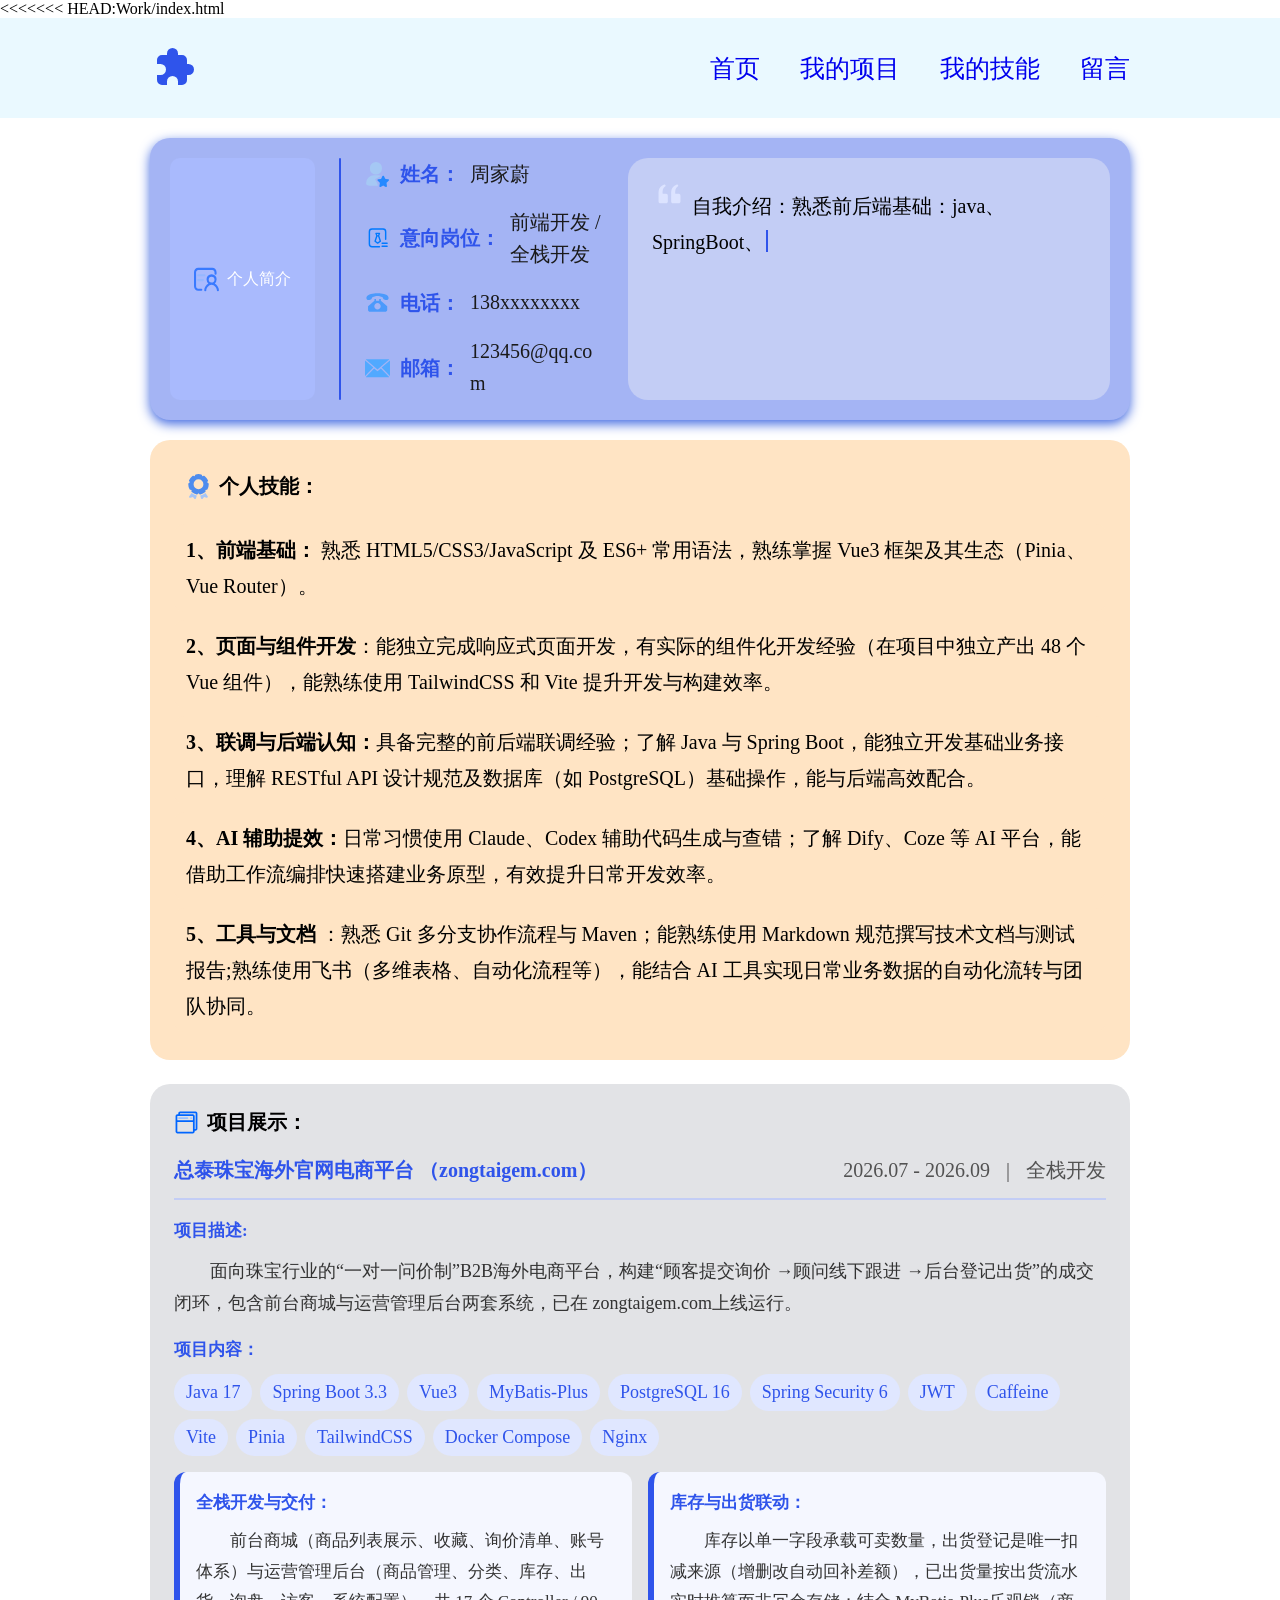
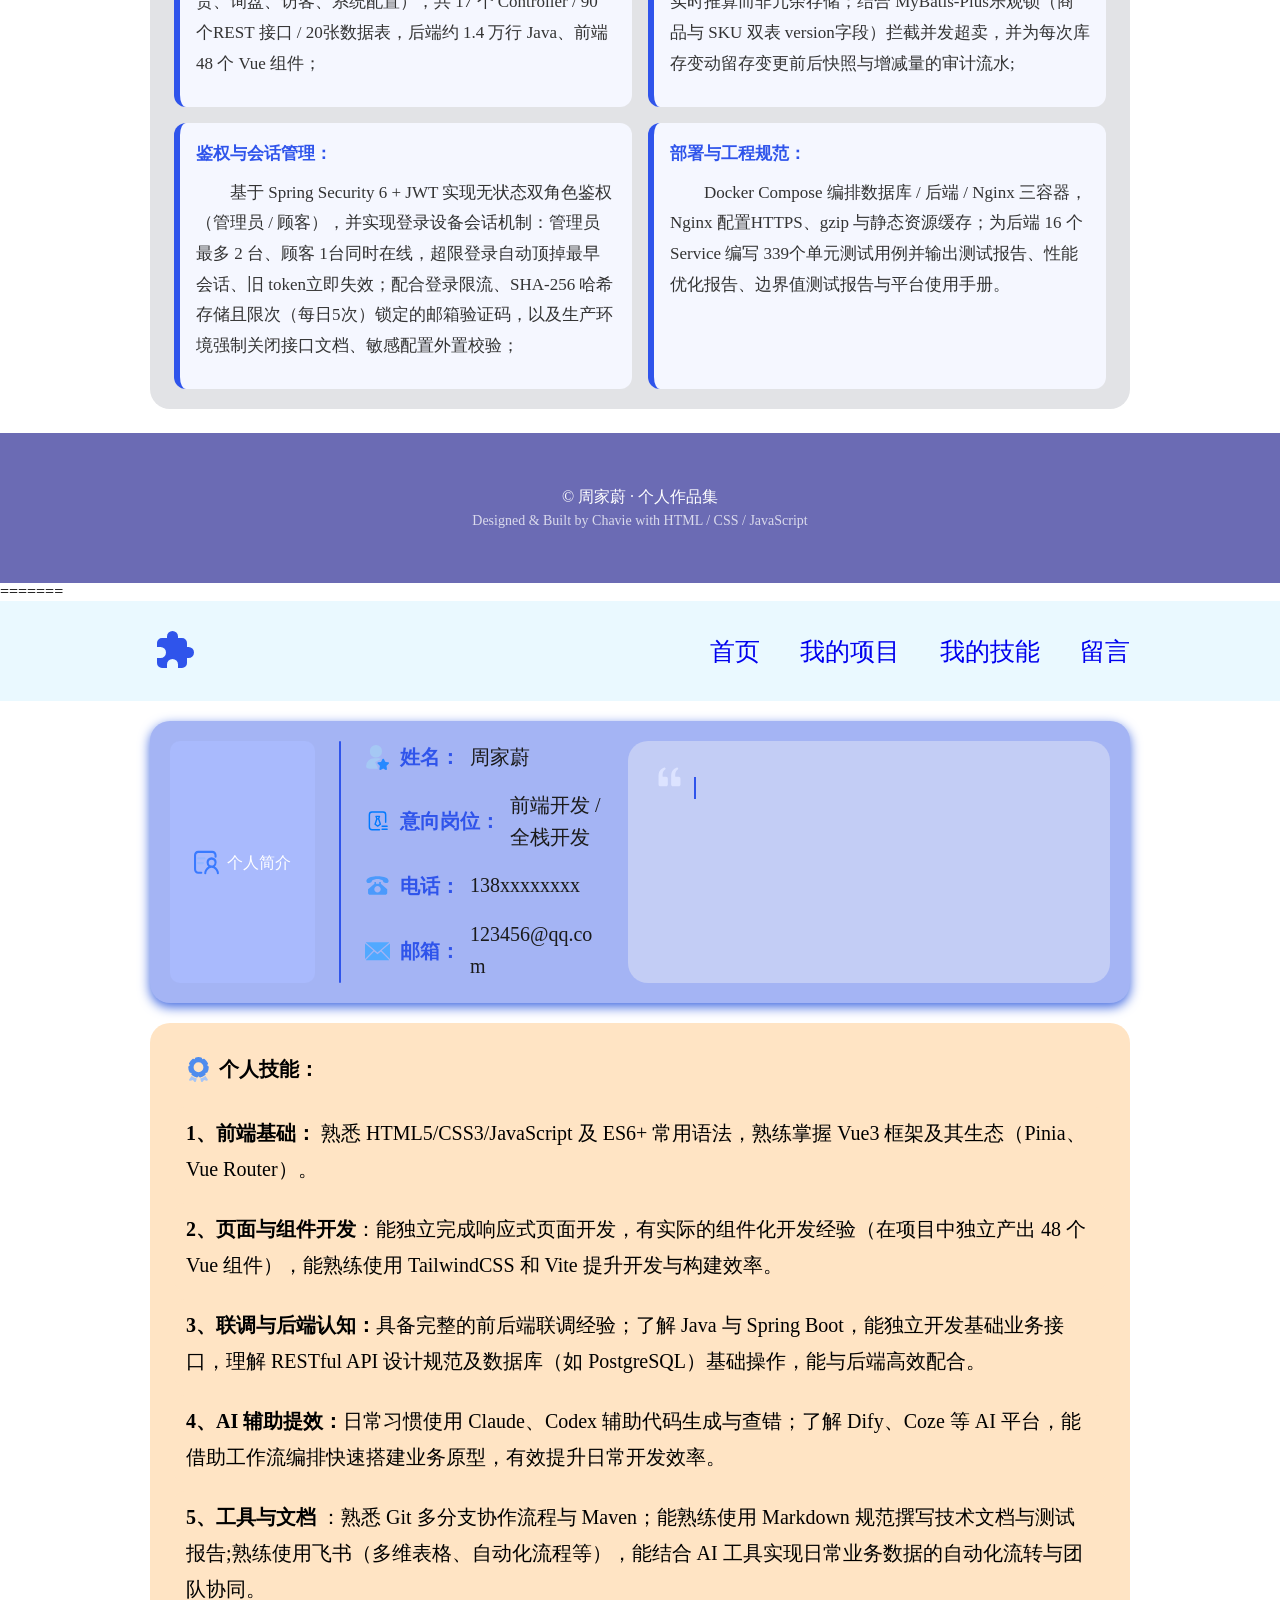
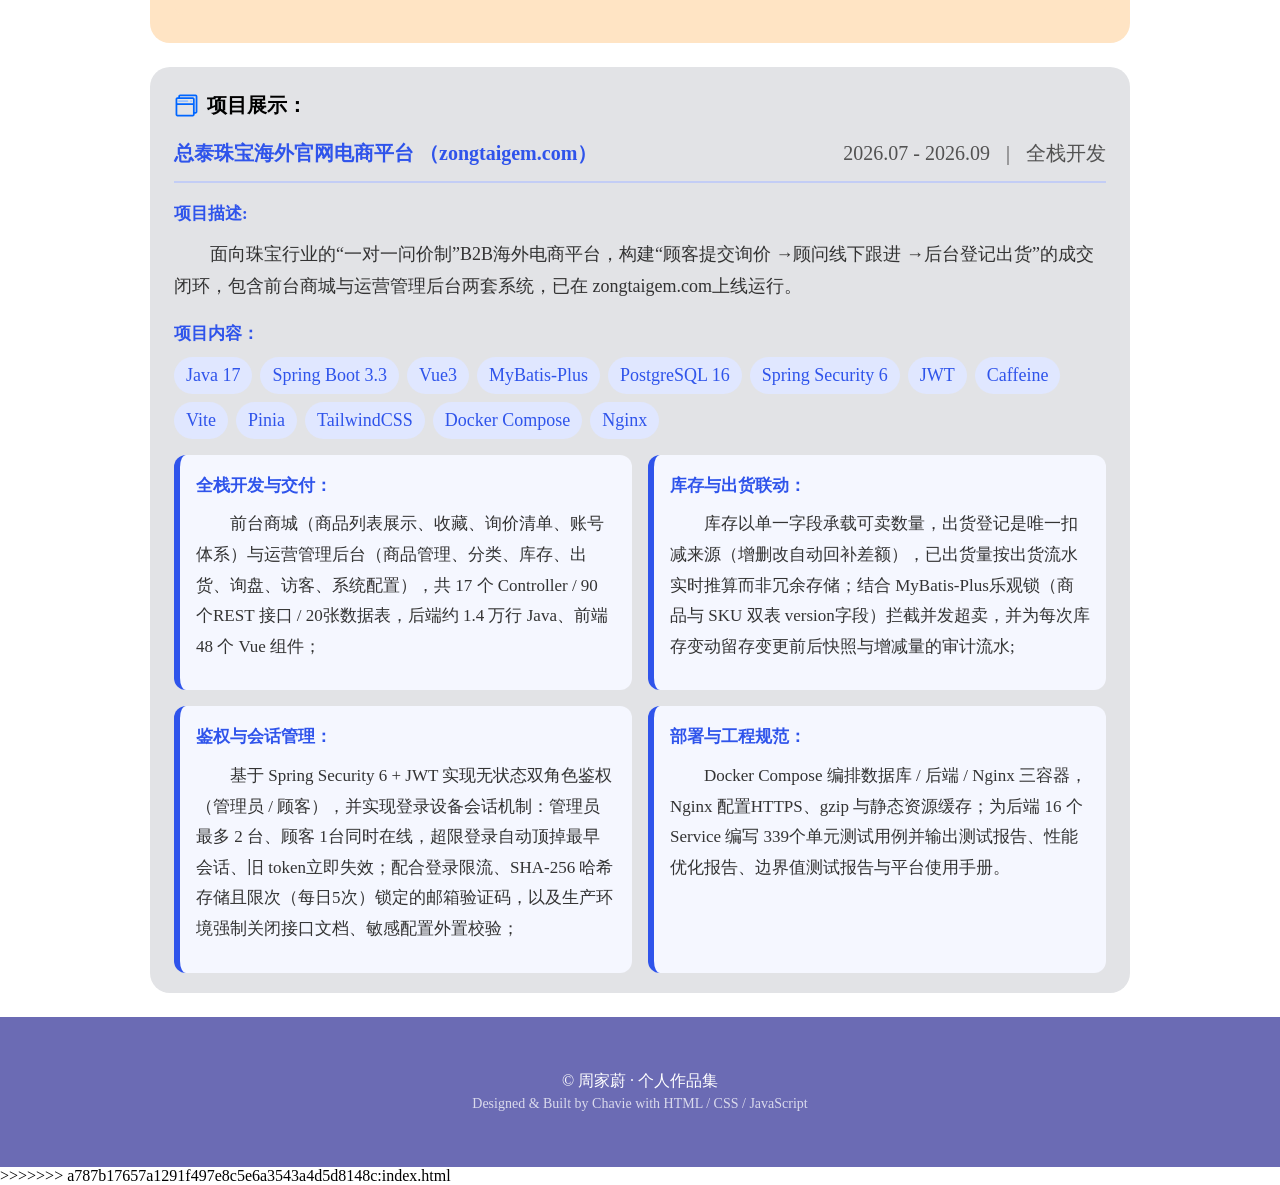
==== commit 0f95235e: "Merge branch 'main' of https://github.com/Zhouo77/info" ====
--- a/index.html
+++ b/index.html
@@ -1,266 +1,535 @@
-<!DOCTYPE html>
-<html lang="en">
-
-<head>
-    <meta charset="UTF-8">
-    <meta name="viewport" content="width=device-width, initial-scale=1.0">
-    <title>个人作品集</title>
-    <script src="First_Work.js" defer></script>
-    <link rel="stylesheet" href="First_Work.css">
-
-</head>
-
-<body>
-
-    <!-- 顶部导航栏 -->
-    <header>
-        <!-- logo -->
-        <svg t="1792404704887" class="icon" viewBox="0 0 1024 1024" version="1.1" xmlns="http://www.w3.org/2000/svg"
-            p-id="7652" width="48" height="48">
-            <path
-                d="M362.666667 874.666667h-106.666667a106.773333 106.773333 0 0 1-106.666667-106.666667v-106.666667h74.666667a117.333333 117.333333 0 0 0 0-234.666666H149.333333v-85.333334a106.773333 106.773333 0 0 1 106.666667-106.666666h106.666667V202.666667a117.333333 117.333333 0 0 1 234.666666 0V234.666667h85.333334a106.773333 106.773333 0 0 1 106.666666 106.666666v85.333334h32a117.333333 117.333333 0 1 1 0 234.666666H789.333333v106.666667a106.773333 106.773333 0 0 1-106.666666 106.666667h-85.333334v-74.666667a117.333333 117.333333 0 1 0-234.666666 0V874.666667z"
-                fill="#2F54EB" p-id="7653"></path>
-        </svg>
-
-        <!-- 导航栏 -->
-        <ul>
-            <li><a href="#home">首页</a></li>
-            <li><a href="#program">我的项目</a></li>
-            <li><a href="#program">我的技能</a></li>
-            <li><a href="#message">留言</a></li>
-        </ul>
-    </header>
-
-    <!-- 内容区 -->
-    <main>
-
-        <!-- 个人简介 -->
-        <section class="profile_section">
-
-            <div class="profile_wrap">
-                <!-- 左侧标题 -->
-                <p class="profile_title">
-                    <svg t="1792503653379" class="icon" viewBox="0 0 1094 1024" version="1.1"
-                        xmlns="http://www.w3.org/2000/svg" p-id="25993" width="25" height="25">
-                        <path
-                            d="M321.462474 914.493994H183.380227c-50.987581 0-92.565437-47.705119-92.565437-106.351778V198.260722c0-58.427829 41.577856-106.132947 92.565437-106.132947h620.823034c51.206412 0 92.565437 47.705119 92.565437 106.132947v58.64666a45.51681 45.51681 0 1 0 90.81479 0V198.479553c0-109.41541-82.280388-198.479553-183.380227-198.479553H183.380227C82.280388 0 0 89.064144 0 198.479553v609.881494c0 109.41541 82.280388 198.260722 183.380227 198.260722h138.082247a46.173303 46.173303 0 0 0 0-92.127775z"
-                            fill="#397AFF" p-id="25994"></path>
-                        <path
-                            d="M183.380227 281.197603a46.173303 46.173303 0 0 0 0 92.346606h275.945663a46.173303 46.173303 0 0 0 0-92.346606zM390.394182 492.369344H183.380227a45.735641 45.735641 0 0 0-45.29798 45.954472 46.173303 46.173303 0 0 0 45.29798 46.392133h207.013955a46.173303 46.173303 0 0 0 0-92.346605z"
-                            fill="#96B8FF" p-id="25995"></path>
-                        <path
-                            d="M909.679716 687.128773a223.645097 223.645097 0 0 0 78.122603-169.812716 218.830819 218.830819 0 1 0-435.692162 0 224.30159 224.30159 0 0 0 77.46611 169.812716c-104.16347 60.178475-181.191918 180.973088-181.191918 288.200189a45.51681 45.51681 0 1 0 90.81479 0c0-93.003098 103.069316-235.461962 230.428853-235.461962S1000.056845 882.325864 1000.056845 975.328962a45.51681 45.51681 0 1 0 90.81479 0c0-107.664763-76.809618-228.678206-181.191919-288.200189z m-12.911018-169.156223a126.921875 126.921875 0 1 1-127.797199-130.423169 128.453691 128.453691 0 0 1 127.797199 129.766676z"
-                            fill="#397AFF" p-id="25996"></path>
-                    </svg>
-                    个人简介
-                </p>
-
-                <!-- 中间竖线 -->
-                <div class="profile_divider"></div>
-
-                <!-- 个人信息 -->
-                <ul class="profile_fields">
-
-                    <!-- 姓名 -->
-                    <li class="profile_item">
-                        <svg t="1792417954422" class="icon" viewBox="0 0 1024 1024" version="1.1"
-                            xmlns="http://www.w3.org/2000/svg" p-id="19035" width="25" height="25">
-                            <path
-                                d="M659.072698 558.545455l-38.632727 36.305454-180.130909 89.367273a32.116364 32.116364 0 0 0-15.36 46.545454l88.436363 170.356364 15.36 76.334545H371.421789c-183.854545 0-325.818182 0-325.818182-93.090909v-18.152727a325.818182 325.818182 0 0 1 325.818182-322.094545h191.767273a272.290909 272.290909 0 0 1 95.883636 14.429091zM448.221789 0A250.414545 250.414545 0 0 1 697.239971 253.207273a249.483636 249.483636 0 1 1-498.501818 0A250.414545 250.414545 0 0 1 448.221789 0z"
-                                fill="#A5C8F4" p-id="19036"></path>
-                            <path
-                                d="M522.229062 765.672727l75.403636 78.661818a39.098182 39.098182 0 0 1 11.170909 28.392728l-18.152727 110.778182a32.581818 32.581818 0 0 0 46.545455 35.84l93.090909-49.803637a37.236364 37.236364 0 0 1 28.392727 0l93.090909 49.803637c25.134545 14.429091 50.269091-6.981818 46.545455-35.84L883.421789 872.727273a23.272727 23.272727 0 0 1 10.705455-28.392728l75.403636-78.661818a34.909091 34.909091 0 0 0-18.152727-57.250909l-103.796364-13.963636c-11.170909 0-18.152727-7.447273-25.134545-18.152727l-46.545455-100.072728A31.185455 31.185455 0 0 0 743.785425 558.545455a32.116364 32.116364 0 0 0-28.858181 17.687272l-46.545455 100.072728a27.461818 27.461818 0 0 1-25.134545 18.152727l-104.261819 13.963636a32.581818 32.581818 0 0 0-16.756363 57.250909z"
-                                fill="#2589FF" p-id="19037"></path>
-                        </svg>
-                        <span class="profile_label">姓名：</span>
-                        <span class="profile_value">周家蔚</span>
-                    </li>
-
-                    <!-- 意向岗位 -->
-                    <li class="profile_item">
-                        <svg t="1792504507366" class="icon" viewBox="0 0 1024 1024" version="1.1"
-                            xmlns="http://www.w3.org/2000/svg" p-id="28072" width="25" height="25">
-                            <path
-                                d="M593.132 877.883h-305.23a138.24 138.24 0 0 1-138.24-138.24V231.975a138.634 138.634 0 0 1 138.24-138.633h449.772a138.634 138.634 0 0 1 138.24 138.633v315.077a29.538 29.538 0 0 1-59.077 0V231.975a78.77 78.77 0 0 0-78.77-78.769H287.903a78.77 78.77 0 0 0-78.77 78.77v507.667a78.77 78.77 0 0 0 78.77 78.77h305.23a29.538 29.538 0 1 1 0 59.076z"
-                                fill="#0079FE" p-id="28073"></path>
-                            <path
-                                d="M385.97 614.794l71.285-211.496-33.87-92.947a28.357 28.357 0 0 1 3.544-26.388 27.57 27.57 0 0 1 22.843-12.603h143.754a28.75 28.75 0 0 1 23.237 12.603 29.538 29.538 0 0 1 3.15 26.388l-33.476 92.947 70.892 211.496a29.145 29.145 0 0 1-11.421 33.477l-112.64 76.012a27.175 27.175 0 0 1-31.508 0l-105.157-75.618a29.932 29.932 0 0 1-10.634-33.083z m104.368-285.539l16.148 44.899h30.326l14.573-43.717zM446.228 614.4l72.074 51.988 78.769-52.776-60.653-180.381h-29.144zM905.846 859.372h-204.8a29.538 29.538 0 0 1 0-59.077h204.8a29.538 29.538 0 0 1 0 59.077z m0-120.517h-204.8a29.538 29.538 0 0 1 0-59.077h204.8a29.538 29.538 0 0 1 0 59.077z"
-                                fill="#0079FE" p-id="28074"></path>
-                        </svg>
-                        <span class="profile_label">意向岗位：</span>
-                        <span class="profile_value">前端开发 / 全栈开发</span>
-                    </li>
-
-                    <!-- 电话 -->
-                    <li class="profile_item">
-                        <svg t="1792504564006" class="icon" viewBox="0 0 1024 1024" version="1.1"
-                            xmlns="http://www.w3.org/2000/svg" p-id="34089" width="25" height="25">
-                            <path
-                                d="M813.511 398.222C716.8 369.778 756.622 307.2 699.733 284.444 603.023 244.622 512 244.622 512 244.622s-91.022 0-187.733 39.822c-56.89 22.756-22.756 85.334-113.778 113.778-102.4 34.134-153.6-17.066-153.6-73.955 0-39.823 22.755-85.334 73.955-113.778C261.69 130.844 512 130.844 512 130.844s250.311 0 381.156 73.956c51.2 34.133 73.955 79.644 73.955 119.467 0 56.889-51.2 108.089-153.6 73.955z m-432.355-28.444h68.266v68.266h130.845v-68.266h68.266v68.266L910.223 665.6v153.6c0 45.511-45.512 73.956-91.023 73.956H210.489c-45.511 0-85.333-34.134-85.333-73.956V665.6l261.688-227.556v-68.266zM512 796.444c68.267 0 130.844-56.888 130.844-130.844 0-68.267-56.888-130.844-130.844-130.844-68.267 0-130.844 56.888-130.844 130.844 0 73.956 62.577 130.844 130.844 130.844z m0 0"
-                                fill="#4B9AFC" p-id="34090"></path>
-                        </svg>
-                        <span class="profile_label">电话：</span>
-                        <a class="profile_value" href="tel:138xxxxxxxx">138xxxxxxxx</a>
-                    </li>
-
-                    <!-- 邮箱 -->
-                    <li class="profile_item">
-                        <svg t="1792504593896" class="icon" viewBox="0 0 1024 1024" version="1.1"
-                            xmlns="http://www.w3.org/2000/svg" p-id="35129" width="25" height="25">
-                            <path
-                                d="M512 589.44L36.096 180.48c2.56-0.576 4.864-1.664 7.488-1.664H980.48c1.6 0 4.992 1.152 7.552 1.6L512 589.44z m510.976-352.384v614.784c0 3.84-1.152 7.168-2.048 10.688l-337.92-348.544L1020.416 224c1.344 4.16 2.56 8.448 2.56 13.056zM3.584 223.936L341.12 513.984 3.2 862.528c-0.832-3.456-2.112-6.848-2.112-10.688V237.056c0-4.672 1.28-8.896 2.56-13.12z m646.528 328.896l340.736 351.36c-3.392 0.896-6.72 2.176-10.432 2.176H43.584c-3.584 0-6.912-1.28-10.24-2.176l340.672-351.36 124.352 106.88a20.672 20.672 0 0 0 27.264 0l124.48-106.88z"
-                                fill="#51A9FF" p-id="35130"></path>
-                        </svg>
-                        <span class="profile_label">邮箱：</span>
-                        <a class="profile_value" href="mailto:123456@qq.com">123456@qq.com</a>
-                    </li>
-                </ul>
-            </div>
-
-            <!-- 自我介绍 -->
-            <div class="info">
-                <svg t="1792412472788" class="icon" viewBox="0 0 1024 1024" version="1.1"
-                    xmlns="http://www.w3.org/2000/svg" p-id="11012" width="35" height="35">
-                    <path
-                        d="M242.578773 737.28H411.921067c28.398933 0 51.432107-23.251627 51.432106-51.923627v-169.028266c0-28.672-23.01952-51.909973-51.432106-51.909974h-77.550934c-14.527147 0-26.187093-12.41088-25.750186-27.060906 2.70336-90.35776 6.403413-147.305813 75.3664-190.99648 12.055893-7.61856 17.24416-22.97856 10.922666-35.826347l-2.512213-5.106347c-5.952853-12.0832-20.179627-17.558187-32.467627-12.260693C227.874133 250.197333 191.146667 311.814827 191.146667 464.418133v220.93824c0 28.672 23.033173 51.923627 51.432106 51.923627z m369.513814 0h169.32864C809.82016 737.28 832.853333 714.028373 832.853333 685.356373v-169.028266c0-28.672-23.033173-51.909973-51.432106-51.909974h-77.550934c-14.527147 0-26.187093-12.41088-25.750186-27.060906 2.689707-90.35776 6.38976-147.305813 75.3664-190.99648 12.04224-7.61856 17.24416-22.97856 10.922666-35.826347l-2.512213-5.106347c-5.952853-12.0832-20.179627-17.558187-32.467627-12.260693-132.05504 57.029973-168.768853 118.647467-168.768853 271.250773v220.93824c0 28.672 23.01952 51.923627 51.432107 51.923627z"
-                        fill="#DCE3FF" p-id="11013"></path>
-                </svg>
-                <span id="typing"
-                    data-text="自我介绍：熟悉前后端基础：java、SpringBoot、h5、css、Vue等开发技术，日常习惯用git管理代码以及使用claude等AI工具提效，具备独立完成项目从开发到上线的完整实践经验，习惯用 AI 工具提升开发效率，并在需求拆解、方案设计与文档撰写环节主动引入大模型辅助完成"></span><span
-                    class="cursor"></span>
-            </div>
-
-        </section>
-
-
-
-        <!-- 技能卡片区 -->
-        <div class="skill">
-            <p>
-                <svg t="1792417775880" class="icon" viewBox="0 0 1024 1024" version="1.1"
-                    xmlns="http://www.w3.org/2000/svg" p-id="13357" width="25" height="25">
-                    <path
-                        d="M930.926254 408.920354v-5.663717a37.758112 37.758112 0 0 0-15.858407-28.318584l-47.952803-33.227139 29.451328-51.728613a37.758112 37.758112 0 0 0 1.887905-32.471977 425.533923 425.533923 0 0 0-139.705014-176.707964 37.758112 37.758112 0 0 0-32.849558-5.286136l-55.882006 17.368732L648.495575 37.758112a37.758112 37.758112 0 0 0-24.165192-21.899705 412.696165 412.696165 0 0 0-224.660766 0A37.758112 37.758112 0 0 0 375.504425 37.758112l-21.522124 55.126844L298.100295 75.516224a37.758112 37.758112 0 0 0-32.471976 5.286136A423.646018 423.646018 0 0 0 125.545723 257.510324a37.758112 37.758112 0 0 0 1.887905 32.471977l29.451328 51.728613-47.952803 33.227139a37.758112 37.758112 0 0 0-15.480826 27.941003v19.634218a424.778761 424.778761 0 0 0 50.595871 201.628319 37.758112 37.758112 0 0 0 26.808259 18.879056l57.392331 8.684366-5.286136 58.147492a37.758112 37.758112 0 0 0 12.082596 29.828909 415.339233 415.339233 0 0 0 203.516224 98.926254h6.418879A37.758112 37.758112 0 0 0 469.899705 830.678466l41.911504-37.758112 42.289086 37.758112a37.758112 37.758112 0 0 0 30.961652 9.439528 415.339233 415.339233 0 0 0 203.516224-98.926254 34.737463 34.737463 0 0 0 12.082596-29.828908l-4.153392-58.147493 57.769911-11.327433a37.758112 37.758112 0 0 0 26.430679-18.879056 425.156342 425.156342 0 0 0 50.973451-201.628319c-0.377581-3.39823-0.377581-6.041298-0.755162-12.460177z m-419.115045 211.067847a200.873156 200.873156 0 1 1 200.873157-200.495576 200.495575 200.495575 0 0 1-200.873157 200.495576z"
-                        fill="#4E8CEE" p-id="13358"></path>
-                    <path
-                        d="M797.262537 782.725664a445.168142 445.168142 0 0 1-203.138643 93.262537 37.758112 37.758112 0 0 1-12.837758 0l31.716814 120.448377a40.778761 40.778761 0 0 0 30.961652 26.80826h7.174041a41.533923 41.533923 0 0 0 30.961652-14.348083L739.115044 943.952802l106.477876 26.053098a37.758112 37.758112 0 0 0 42.666667-13.970502 40.778761 40.778761 0 0 0 0-46.820059zM443.846608 876.743363h-6.796461a447.811209 447.811209 0 0 1-209.557522-98.171092l-92.884955 132.908555a37.758112 37.758112 0 0 0 43.044247 58.902655l106.100295-26.430679 56.637169 65.321534a41.156342 41.156342 0 0 0 30.961651 14.725664h8.306785a40.40118 40.40118 0 0 0 30.20649-28.318584l35.115044-118.182891z"
-                        fill="#A6C5F6" p-id="13359"></path>
-                </svg>
-                <b>个人技能：</b>
-            </p>
-            <ul>
-                <li><strong>1、前端基础：</strong> 熟悉 HTML5/CSS3/JavaScript 及 ES6+ 常用语法，熟练掌握 Vue3 框架及其生态（Pinia、Vue Router）。
-                </li>
-                <li><strong>2、页面与组件开发</strong>：能独立完成响应式页面开发，有实际的组件化开发经验（在项目中独立产出 48 个 Vue 组件），能熟练使用 TailwindCSS 和 Vite
-                    提升开发与构建效率。</li>
-                <li><strong>3、联调与后端认知：</strong>具备完整的前后端联调经验；了解 Java 与 Spring Boot，能独立开发基础业务接口，理解 RESTful API 设计规范及数据库（如
-                    PostgreSQL）基础操作，能与后端高效配合。</li>
-                <li><strong>4、AI 辅助提效：</strong>日常习惯使用 Claude、Codex 辅助代码生成与查错；了解 Dify、Coze 等 AI
-                    平台，能借助工作流编排快速搭建业务原型，有效提升日常开发效率。</li>
-                <li><strong>5、工具与文档</strong> ：熟悉 Git 多分支协作流程与 Maven；能熟练使用 Markdown 规范撰写技术文档与测试报告;熟练使用飞书（多维表格、自动化流程等），能结合
-                    AI 工具实现日常业务数据的自动化流转与团队协同。</li>
-            </ul>
-        </div>
-
-
-        <!-- 项目展示区 -->
-        <div class="program">
-            <!-- 小标题 -->
-            <p><svg t="1792417872765" class="icon" viewBox="0 0 1024 1024" version="1.1"
-                    xmlns="http://www.w3.org/2000/svg" p-id="15295" width="25" height="25">
-                    <path
-                        d="M883 64H251c-41.9 0-76 34.1-76 76v36h-35c-41.9 0-76 34.1-76 76v632c0 41.9 34.1 76 76 76h632c41.9 0 76-34.1 76-76v-36h35c41.9 0 76-34.1 76-76V140c0-41.9-34.1-76-76-76zM136 252c0-2.1 1.9-4 4-4h632c2.1 0 4 1.9 4 4v164c0 2.1-1.9 4-4 4H140c-2.1 0-4-1.9-4-4V252z m636 636H140c-2.1 0-4-1.9-4-4V491.9c1.3 0.1 2.7 0.1 4 0.1h632c1.3 0 2.7 0 4-0.1V884c0 2.1-1.9 4-4 4z m115-116c0 2.1-1.9 4-4 4h-35V252c0-41.9-34.1-76-76-76H247v-36c0-2.1 1.9-4 4-4h632c2.1 0 4 1.9 4 4v632z"
-                        fill="#0066FF" p-id="15296"></path>
-                    <path
-                        d="M202 370h349c19.9 0 36-16.1 36-36s-16.1-36-36-36H202c-19.9 0-36 16.1-36 36s16.1 36 36 36zM664 334c0 19.882 16.118 36 36 36s36-16.118 36-36-16.118-36-36-36-36 16.118-36 36z"
-                        fill="#99C2FF" p-id="15297"></path>
-                </svg>
-                <b>项目展示：</b>
-            </p>
-
-            <!-- 项目标题 -->
-            <div class="program_header">
-                <h3 class="program_name">总泰珠宝海外官网电商平台 （zongtaigem.com）</h3>
-                <div class="program_meta">
-                    <span>2026.07 - 2026.09</span>
-                    <span>|</span>
-                    <span>全栈开发</span>
-                </div>
-            </div>
-
-            <!-- 项目描述 -->
-            <div class="program_block">
-                <h4>项目描述:</h4>
-                <p>面向珠宝行业的“一对一问价制”B2B海外电商平台，构建“顾客提交询价 →顾问线下跟进 →后台登记出货”的成交闭环，包含前台商城与运营管理后台两套系统，已在 zongtaigem.com上线运行。</p>
-            </div>
-
-            <!-- 项目内容 -->
-            <div class="program_block">
-                <h4>项目内容：</h4>
-                <div class="tech_tags">
-                    <span>Java 17</span>
-                    <span>Spring Boot 3.3</span>
-                    <span>Vue3</span>
-                    <span>MyBatis-Plus</span>
-                    <span>PostgreSQL 16</span>
-                    <span>Spring Security 6</span>
-                    <span>JWT</span>
-                    <span>Caffeine</span>
-                    <span>Vite</span>
-                    <span>Pinia</span>
-                    <span>TailwindCSS</span>
-                    <span>Docker Compose</span>
-                    <span>Nginx</span>
-                </div>
-            </div>
-
-            <!-- 内容分点 -->
-            <div class="program_cards">
-                <div class="program_card">
-                    <h4>全栈开发与交付：</h4>
-                    <p>前台商城（商品列表展示、收藏、询价清单、账号体系）与运营管理后台（商品管理、分类、库存、出货、询盘、访客、系统配置），共 17 个 Controller /
-                        90 个REST 接口 / 20张数据表，后端约 1.4 万行 Java、前端48 个 Vue 组件；</p>
-                </div>
-
-                <div class="program_card">
-                    <h4>库存与出货联动：</h4>
-                    <p>库存以单一字段承载可卖数量，出货登记是唯一扣减来源（增删改自动回补差额），已出货量按出货流水实时推算而非冗余存储；结合 MyBatis-Plus乐观锁（商品与 SKU 双表
-                        version字段）拦截并发超卖，并为每次库存变动留存变更前后快照与增减量的审计流水;</p>
-                </div>
-
-                <div class="program_card">
-                    <h4>鉴权与会话管理：</h4>
-                    <p>基于 Spring Security 6 + JWT 实现无状态双角色鉴权（管理员 / 顾客），并实现登录设备会话机制：管理员最多 2 台、顾客 1台同时在线，超限登录自动顶掉最早会话、旧
-                        token立即失效；配合登录限流、SHA-256 哈希存储且限次（每日5次）锁定的邮箱验证码，以及生产环境强制关闭接口文档、敏感配置外置校验；</p>
-                </div>
-
-                <div class="program_card">
-                    <h4>部署与工程规范：</h4>
-                    <p>Docker Compose 编排数据库 / 后端 / Nginx 三容器，Nginx 配置HTTPS、gzip 与静态资源缓存；为后端 16 个 Service 编写
-                        339个单元测试用例并输出测试报告、性能优化报告、边界值测试报告与平台使用手册。</p>
-                </div>
-            </div>
-
-
-        </div>
-
-
-
-
-
-
-
-
-
-    </main>
-
-    <!-- 页脚 -->
-    <footer>
-        <p class="copyright">© <span id="year"></span> 周家蔚 · 个人作品集</p>
-        <p class="footer-sub">Designed &amp; Built by Chavie with HTML / CSS / JavaScript</p>
-    </footer>
-
-
-</body>
-
+<<<<<<< HEAD:Work/index.html
+<!DOCTYPE html>
+<html lang="en">
+
+<head>
+    <meta charset="UTF-8">
+    <meta name="viewport" content="width=device-width, initial-scale=1.0">
+    <title>个人作品集</title>
+    <script src="First_Work.js" defer></script>
+    <link rel="stylesheet" href="First_Work.css">
+
+</head>
+
+<body>
+
+    <!-- 顶部导航栏 -->
+    <header>
+        <!-- logo -->
+        <svg t="1792404704887" class="icon" viewBox="0 0 1024 1024" version="1.1" xmlns="http://www.w3.org/2000/svg"
+            p-id="7652" width="48" height="48">
+            <path
+                d="M362.666667 874.666667h-106.666667a106.773333 106.773333 0 0 1-106.666667-106.666667v-106.666667h74.666667a117.333333 117.333333 0 0 0 0-234.666666H149.333333v-85.333334a106.773333 106.773333 0 0 1 106.666667-106.666666h106.666667V202.666667a117.333333 117.333333 0 0 1 234.666666 0V234.666667h85.333334a106.773333 106.773333 0 0 1 106.666666 106.666666v85.333334h32a117.333333 117.333333 0 1 1 0 234.666666H789.333333v106.666667a106.773333 106.773333 0 0 1-106.666666 106.666667h-85.333334v-74.666667a117.333333 117.333333 0 1 0-234.666666 0V874.666667z"
+                fill="#2F54EB" p-id="7653"></path>
+        </svg>
+        <!-- <span>欢迎来到我的个人作品集</span> -->
+
+        <!-- 导航栏 -->
+        <ul>
+            <li><a href="#home">首页</a></li>
+            <li><a href="#program">我的项目</a></li>
+            <li><a href="#program">我的技能</a></li>
+            <li><a href="#message">留言</a></li>
+        </ul>
+    </header>
+
+    <!-- 内容区 -->
+    <main>
+
+        <!-- 个人简介 -->
+        <section class="profile_section">
+
+            <div class="profile_wrap">
+                <!-- 左侧标题 -->
+                <p class="profile_title">
+                    <svg t="1792503653379" class="icon" viewBox="0 0 1094 1024" version="1.1"
+                        xmlns="http://www.w3.org/2000/svg" p-id="25993" width="25" height="25">
+                        <path
+                            d="M321.462474 914.493994H183.380227c-50.987581 0-92.565437-47.705119-92.565437-106.351778V198.260722c0-58.427829 41.577856-106.132947 92.565437-106.132947h620.823034c51.206412 0 92.565437 47.705119 92.565437 106.132947v58.64666a45.51681 45.51681 0 1 0 90.81479 0V198.479553c0-109.41541-82.280388-198.479553-183.380227-198.479553H183.380227C82.280388 0 0 89.064144 0 198.479553v609.881494c0 109.41541 82.280388 198.260722 183.380227 198.260722h138.082247a46.173303 46.173303 0 0 0 0-92.127775z"
+                            fill="#397AFF" p-id="25994"></path>
+                        <path
+                            d="M183.380227 281.197603a46.173303 46.173303 0 0 0 0 92.346606h275.945663a46.173303 46.173303 0 0 0 0-92.346606zM390.394182 492.369344H183.380227a45.735641 45.735641 0 0 0-45.29798 45.954472 46.173303 46.173303 0 0 0 45.29798 46.392133h207.013955a46.173303 46.173303 0 0 0 0-92.346605z"
+                            fill="#96B8FF" p-id="25995"></path>
+                        <path
+                            d="M909.679716 687.128773a223.645097 223.645097 0 0 0 78.122603-169.812716 218.830819 218.830819 0 1 0-435.692162 0 224.30159 224.30159 0 0 0 77.46611 169.812716c-104.16347 60.178475-181.191918 180.973088-181.191918 288.200189a45.51681 45.51681 0 1 0 90.81479 0c0-93.003098 103.069316-235.461962 230.428853-235.461962S1000.056845 882.325864 1000.056845 975.328962a45.51681 45.51681 0 1 0 90.81479 0c0-107.664763-76.809618-228.678206-181.191919-288.200189z m-12.911018-169.156223a126.921875 126.921875 0 1 1-127.797199-130.423169 128.453691 128.453691 0 0 1 127.797199 129.766676z"
+                            fill="#397AFF" p-id="25996"></path>
+                    </svg>
+                    个人简介
+                </p>
+
+                <!-- 中间竖线 -->
+                <div class="profile_divider"></div>
+
+                <!-- 个人信息 -->
+                <ul class="profile_fields">
+
+                    <!-- 姓名 -->
+                    <li class="profile_item">
+                        <svg t="1792417954422" class="icon" viewBox="0 0 1024 1024" version="1.1"
+                            xmlns="http://www.w3.org/2000/svg" p-id="19035" width="25" height="25">
+                            <path
+                                d="M659.072698 558.545455l-38.632727 36.305454-180.130909 89.367273a32.116364 32.116364 0 0 0-15.36 46.545454l88.436363 170.356364 15.36 76.334545H371.421789c-183.854545 0-325.818182 0-325.818182-93.090909v-18.152727a325.818182 325.818182 0 0 1 325.818182-322.094545h191.767273a272.290909 272.290909 0 0 1 95.883636 14.429091zM448.221789 0A250.414545 250.414545 0 0 1 697.239971 253.207273a249.483636 249.483636 0 1 1-498.501818 0A250.414545 250.414545 0 0 1 448.221789 0z"
+                                fill="#A5C8F4" p-id="19036"></path>
+                            <path
+                                d="M522.229062 765.672727l75.403636 78.661818a39.098182 39.098182 0 0 1 11.170909 28.392728l-18.152727 110.778182a32.581818 32.581818 0 0 0 46.545455 35.84l93.090909-49.803637a37.236364 37.236364 0 0 1 28.392727 0l93.090909 49.803637c25.134545 14.429091 50.269091-6.981818 46.545455-35.84L883.421789 872.727273a23.272727 23.272727 0 0 1 10.705455-28.392728l75.403636-78.661818a34.909091 34.909091 0 0 0-18.152727-57.250909l-103.796364-13.963636c-11.170909 0-18.152727-7.447273-25.134545-18.152727l-46.545455-100.072728A31.185455 31.185455 0 0 0 743.785425 558.545455a32.116364 32.116364 0 0 0-28.858181 17.687272l-46.545455 100.072728a27.461818 27.461818 0 0 1-25.134545 18.152727l-104.261819 13.963636a32.581818 32.581818 0 0 0-16.756363 57.250909z"
+                                fill="#2589FF" p-id="19037"></path>
+                        </svg>
+                        <span class="profile_label">姓名：</span>
+                        <span class="profile_value">周家蔚</span>
+                    </li>
+
+                    <!-- 意向岗位 -->
+                    <li class="profile_item">
+                        <svg t="1792504507366" class="icon" viewBox="0 0 1024 1024" version="1.1"
+                            xmlns="http://www.w3.org/2000/svg" p-id="28072" width="25" height="25">
+                            <path
+                                d="M593.132 877.883h-305.23a138.24 138.24 0 0 1-138.24-138.24V231.975a138.634 138.634 0 0 1 138.24-138.633h449.772a138.634 138.634 0 0 1 138.24 138.633v315.077a29.538 29.538 0 0 1-59.077 0V231.975a78.77 78.77 0 0 0-78.77-78.769H287.903a78.77 78.77 0 0 0-78.77 78.77v507.667a78.77 78.77 0 0 0 78.77 78.77h305.23a29.538 29.538 0 1 1 0 59.076z"
+                                fill="#0079FE" p-id="28073"></path>
+                            <path
+                                d="M385.97 614.794l71.285-211.496-33.87-92.947a28.357 28.357 0 0 1 3.544-26.388 27.57 27.57 0 0 1 22.843-12.603h143.754a28.75 28.75 0 0 1 23.237 12.603 29.538 29.538 0 0 1 3.15 26.388l-33.476 92.947 70.892 211.496a29.145 29.145 0 0 1-11.421 33.477l-112.64 76.012a27.175 27.175 0 0 1-31.508 0l-105.157-75.618a29.932 29.932 0 0 1-10.634-33.083z m104.368-285.539l16.148 44.899h30.326l14.573-43.717zM446.228 614.4l72.074 51.988 78.769-52.776-60.653-180.381h-29.144zM905.846 859.372h-204.8a29.538 29.538 0 0 1 0-59.077h204.8a29.538 29.538 0 0 1 0 59.077z m0-120.517h-204.8a29.538 29.538 0 0 1 0-59.077h204.8a29.538 29.538 0 0 1 0 59.077z"
+                                fill="#0079FE" p-id="28074"></path>
+                        </svg>
+                        <span class="profile_label">意向岗位：</span>
+                        <span class="profile_value">前端开发 / 全栈开发</span>
+                    </li>
+
+                    <!-- 电话 -->
+                    <li class="profile_item">
+                        <svg t="1792504564006" class="icon" viewBox="0 0 1024 1024" version="1.1"
+                            xmlns="http://www.w3.org/2000/svg" p-id="34089" width="25" height="25">
+                            <path
+                                d="M813.511 398.222C716.8 369.778 756.622 307.2 699.733 284.444 603.023 244.622 512 244.622 512 244.622s-91.022 0-187.733 39.822c-56.89 22.756-22.756 85.334-113.778 113.778-102.4 34.134-153.6-17.066-153.6-73.955 0-39.823 22.755-85.334 73.955-113.778C261.69 130.844 512 130.844 512 130.844s250.311 0 381.156 73.956c51.2 34.133 73.955 79.644 73.955 119.467 0 56.889-51.2 108.089-153.6 73.955z m-432.355-28.444h68.266v68.266h130.845v-68.266h68.266v68.266L910.223 665.6v153.6c0 45.511-45.512 73.956-91.023 73.956H210.489c-45.511 0-85.333-34.134-85.333-73.956V665.6l261.688-227.556v-68.266zM512 796.444c68.267 0 130.844-56.888 130.844-130.844 0-68.267-56.888-130.844-130.844-130.844-68.267 0-130.844 56.888-130.844 130.844 0 73.956 62.577 130.844 130.844 130.844z m0 0"
+                                fill="#4B9AFC" p-id="34090"></path>
+                        </svg>
+                        <span class="profile_label">电话：</span>
+                        <a class="profile_value" href="tel:138xxxxxxxx">138xxxxxxxx</a>
+                    </li>
+
+                    <!-- 邮箱 -->
+                    <li class="profile_item">
+                        <svg t="1792504593896" class="icon" viewBox="0 0 1024 1024" version="1.1"
+                            xmlns="http://www.w3.org/2000/svg" p-id="35129" width="25" height="25">
+                            <path
+                                d="M512 589.44L36.096 180.48c2.56-0.576 4.864-1.664 7.488-1.664H980.48c1.6 0 4.992 1.152 7.552 1.6L512 589.44z m510.976-352.384v614.784c0 3.84-1.152 7.168-2.048 10.688l-337.92-348.544L1020.416 224c1.344 4.16 2.56 8.448 2.56 13.056zM3.584 223.936L341.12 513.984 3.2 862.528c-0.832-3.456-2.112-6.848-2.112-10.688V237.056c0-4.672 1.28-8.896 2.56-13.12z m646.528 328.896l340.736 351.36c-3.392 0.896-6.72 2.176-10.432 2.176H43.584c-3.584 0-6.912-1.28-10.24-2.176l340.672-351.36 124.352 106.88a20.672 20.672 0 0 0 27.264 0l124.48-106.88z"
+                                fill="#51A9FF" p-id="35130"></path>
+                        </svg>
+                        <span class="profile_label">邮箱：</span>
+                        <a class="profile_value" href="mailto:123456@qq.com">123456@qq.com</a>
+                    </li>
+                </ul>
+            </div>
+
+            <!-- 自我介绍 -->
+            <div class="info">
+                <svg t="1792412472788" class="icon" viewBox="0 0 1024 1024" version="1.1"
+                    xmlns="http://www.w3.org/2000/svg" p-id="11012" width="35" height="35">
+                    <path
+                        d="M242.578773 737.28H411.921067c28.398933 0 51.432107-23.251627 51.432106-51.923627v-169.028266c0-28.672-23.01952-51.909973-51.432106-51.909974h-77.550934c-14.527147 0-26.187093-12.41088-25.750186-27.060906 2.70336-90.35776 6.403413-147.305813 75.3664-190.99648 12.055893-7.61856 17.24416-22.97856 10.922666-35.826347l-2.512213-5.106347c-5.952853-12.0832-20.179627-17.558187-32.467627-12.260693C227.874133 250.197333 191.146667 311.814827 191.146667 464.418133v220.93824c0 28.672 23.033173 51.923627 51.432106 51.923627z m369.513814 0h169.32864C809.82016 737.28 832.853333 714.028373 832.853333 685.356373v-169.028266c0-28.672-23.033173-51.909973-51.432106-51.909974h-77.550934c-14.527147 0-26.187093-12.41088-25.750186-27.060906 2.689707-90.35776 6.38976-147.305813 75.3664-190.99648 12.04224-7.61856 17.24416-22.97856 10.922666-35.826347l-2.512213-5.106347c-5.952853-12.0832-20.179627-17.558187-32.467627-12.260693-132.05504 57.029973-168.768853 118.647467-168.768853 271.250773v220.93824c0 28.672 23.01952 51.923627 51.432107 51.923627z"
+                        fill="#DCE3FF" p-id="11013"></path>
+                </svg>
+                <span id="typing"
+                    data-text="自我介绍：熟悉前后端基础：java、SpringBoot、h5、css、Vue等开发技术，日常习惯用git管理代码以及使用claude等AI工具提效，具备独立完成项目从开发到上线的完整实践经验，习惯用 AI 工具提升开发效率，并在需求拆解、方案设计与文档撰写环节主动引入大模型辅助完成"></span><span
+                    class="cursor"></span>
+            </div>
+
+        </section>
+
+
+
+        <!-- 技能卡片区 -->
+        <div class="skill">
+            <p>
+                <svg t="1792417775880" class="icon" viewBox="0 0 1024 1024" version="1.1"
+                    xmlns="http://www.w3.org/2000/svg" p-id="13357" width="25" height="25">
+                    <path
+                        d="M930.926254 408.920354v-5.663717a37.758112 37.758112 0 0 0-15.858407-28.318584l-47.952803-33.227139 29.451328-51.728613a37.758112 37.758112 0 0 0 1.887905-32.471977 425.533923 425.533923 0 0 0-139.705014-176.707964 37.758112 37.758112 0 0 0-32.849558-5.286136l-55.882006 17.368732L648.495575 37.758112a37.758112 37.758112 0 0 0-24.165192-21.899705 412.696165 412.696165 0 0 0-224.660766 0A37.758112 37.758112 0 0 0 375.504425 37.758112l-21.522124 55.126844L298.100295 75.516224a37.758112 37.758112 0 0 0-32.471976 5.286136A423.646018 423.646018 0 0 0 125.545723 257.510324a37.758112 37.758112 0 0 0 1.887905 32.471977l29.451328 51.728613-47.952803 33.227139a37.758112 37.758112 0 0 0-15.480826 27.941003v19.634218a424.778761 424.778761 0 0 0 50.595871 201.628319 37.758112 37.758112 0 0 0 26.808259 18.879056l57.392331 8.684366-5.286136 58.147492a37.758112 37.758112 0 0 0 12.082596 29.828909 415.339233 415.339233 0 0 0 203.516224 98.926254h6.418879A37.758112 37.758112 0 0 0 469.899705 830.678466l41.911504-37.758112 42.289086 37.758112a37.758112 37.758112 0 0 0 30.961652 9.439528 415.339233 415.339233 0 0 0 203.516224-98.926254 34.737463 34.737463 0 0 0 12.082596-29.828908l-4.153392-58.147493 57.769911-11.327433a37.758112 37.758112 0 0 0 26.430679-18.879056 425.156342 425.156342 0 0 0 50.973451-201.628319c-0.377581-3.39823-0.377581-6.041298-0.755162-12.460177z m-419.115045 211.067847a200.873156 200.873156 0 1 1 200.873157-200.495576 200.495575 200.495575 0 0 1-200.873157 200.495576z"
+                        fill="#4E8CEE" p-id="13358"></path>
+                    <path
+                        d="M797.262537 782.725664a445.168142 445.168142 0 0 1-203.138643 93.262537 37.758112 37.758112 0 0 1-12.837758 0l31.716814 120.448377a40.778761 40.778761 0 0 0 30.961652 26.80826h7.174041a41.533923 41.533923 0 0 0 30.961652-14.348083L739.115044 943.952802l106.477876 26.053098a37.758112 37.758112 0 0 0 42.666667-13.970502 40.778761 40.778761 0 0 0 0-46.820059zM443.846608 876.743363h-6.796461a447.811209 447.811209 0 0 1-209.557522-98.171092l-92.884955 132.908555a37.758112 37.758112 0 0 0 43.044247 58.902655l106.100295-26.430679 56.637169 65.321534a41.156342 41.156342 0 0 0 30.961651 14.725664h8.306785a40.40118 40.40118 0 0 0 30.20649-28.318584l35.115044-118.182891z"
+                        fill="#A6C5F6" p-id="13359"></path>
+                </svg>
+                <b>个人技能：</b>
+            </p>
+            <ul>
+                <li><strong>1、前端基础：</strong> 熟悉 HTML5/CSS3/JavaScript 及 ES6+ 常用语法，熟练掌握 Vue3 框架及其生态（Pinia、Vue Router）。
+                </li>
+                <li><strong>2、页面与组件开发</strong>：能独立完成响应式页面开发，有实际的组件化开发经验（在项目中独立产出 48 个 Vue 组件），能熟练使用 TailwindCSS 和 Vite
+                    提升开发与构建效率。</li>
+                <li><strong>3、联调与后端认知：</strong>具备完整的前后端联调经验；了解 Java 与 Spring Boot，能独立开发基础业务接口，理解 RESTful API 设计规范及数据库（如
+                    PostgreSQL）基础操作，能与后端高效配合。</li>
+                <li><strong>4、AI 辅助提效：</strong>日常习惯使用 Claude、Codex 辅助代码生成与查错；了解 Dify、Coze 等 AI
+                    平台，能借助工作流编排快速搭建业务原型，有效提升日常开发效率。</li>
+                <li><strong>5、工具与文档</strong> ：熟悉 Git 多分支协作流程与 Maven；能熟练使用 Markdown 规范撰写技术文档与测试报告;熟练使用飞书（多维表格、自动化流程等），能结合
+                    AI 工具实现日常业务数据的自动化流转与团队协同。</li>
+            </ul>
+        </div>
+
+
+        <!-- 项目展示区 -->
+        <div class="program">
+            <!-- 小标题 -->
+            <p><svg t="1792417872765" class="icon" viewBox="0 0 1024 1024" version="1.1"
+                    xmlns="http://www.w3.org/2000/svg" p-id="15295" width="25" height="25">
+                    <path
+                        d="M883 64H251c-41.9 0-76 34.1-76 76v36h-35c-41.9 0-76 34.1-76 76v632c0 41.9 34.1 76 76 76h632c41.9 0 76-34.1 76-76v-36h35c41.9 0 76-34.1 76-76V140c0-41.9-34.1-76-76-76zM136 252c0-2.1 1.9-4 4-4h632c2.1 0 4 1.9 4 4v164c0 2.1-1.9 4-4 4H140c-2.1 0-4-1.9-4-4V252z m636 636H140c-2.1 0-4-1.9-4-4V491.9c1.3 0.1 2.7 0.1 4 0.1h632c1.3 0 2.7 0 4-0.1V884c0 2.1-1.9 4-4 4z m115-116c0 2.1-1.9 4-4 4h-35V252c0-41.9-34.1-76-76-76H247v-36c0-2.1 1.9-4 4-4h632c2.1 0 4 1.9 4 4v632z"
+                        fill="#0066FF" p-id="15296"></path>
+                    <path
+                        d="M202 370h349c19.9 0 36-16.1 36-36s-16.1-36-36-36H202c-19.9 0-36 16.1-36 36s16.1 36 36 36zM664 334c0 19.882 16.118 36 36 36s36-16.118 36-36-16.118-36-36-36-36 16.118-36 36z"
+                        fill="#99C2FF" p-id="15297"></path>
+                </svg>
+                <b>项目展示：</b>
+            </p>
+
+            <!-- 项目标题 -->
+            <div class="program_header">
+                <h3 class="program_name">总泰珠宝海外官网电商平台 （zongtaigem.com）</h3>
+                <div class="program_meta">
+                    <span>2026.07 - 2026.09</span>
+                    <span>|</span>
+                    <span>全栈开发</span>
+                </div>
+            </div>
+
+            <!-- 项目描述 -->
+            <div class="program_block">
+                <h4>项目描述:</h4>
+                <p>面向珠宝行业的“一对一问价制”B2B海外电商平台，构建“顾客提交询价 →顾问线下跟进 →后台登记出货”的成交闭环，包含前台商城与运营管理后台两套系统，已在 zongtaigem.com上线运行。</p>
+            </div>
+
+            <!-- 项目内容 -->
+            <div class="program_block">
+                <h4>项目内容：</h4>
+                <div class="tech_tags">
+                    <span>Java 17</span>
+                    <span>Spring Boot 3.3</span>
+                    <span>Vue3</span>
+                    <span>MyBatis-Plus</span>
+                    <span>PostgreSQL 16</span>
+                    <span>Spring Security 6</span>
+                    <span>JWT</span>
+                    <span>Caffeine</span>
+                    <span>Vite</span>
+                    <span>Pinia</span>
+                    <span>TailwindCSS</span>
+                    <span>Docker Compose</span>
+                    <span>Nginx</span>
+                </div>
+            </div>
+
+            <!-- 内容分点 -->
+            <div class="program_cards">
+                <div class="program_card">
+                    <h4>全栈开发与交付：</h4>
+                    <p>前台商城（商品列表展示、收藏、询价清单、账号体系）与运营管理后台（商品管理、分类、库存、出货、询盘、访客、系统配置），共 17 个 Controller /
+                        90 个REST 接口 / 20张数据表，后端约 1.4 万行 Java、前端48 个 Vue 组件；</p>
+                </div>
+
+                <div class="program_card">
+                    <h4>库存与出货联动：</h4>
+                    <p>库存以单一字段承载可卖数量，出货登记是唯一扣减来源（增删改自动回补差额），已出货量按出货流水实时推算而非冗余存储；结合 MyBatis-Plus乐观锁（商品与 SKU 双表
+                        version字段）拦截并发超卖，并为每次库存变动留存变更前后快照与增减量的审计流水;</p>
+                </div>
+
+                <div class="program_card">
+                    <h4>鉴权与会话管理：</h4>
+                    <p>基于 Spring Security 6 + JWT 实现无状态双角色鉴权（管理员 / 顾客），并实现登录设备会话机制：管理员最多 2 台、顾客 1台同时在线，超限登录自动顶掉最早会话、旧
+                        token立即失效；配合登录限流、SHA-256 哈希存储且限次（每日5次）锁定的邮箱验证码，以及生产环境强制关闭接口文档、敏感配置外置校验；</p>
+                </div>
+
+                <div class="program_card">
+                    <h4>部署与工程规范：</h4>
+                    <p>Docker Compose 编排数据库 / 后端 / Nginx 三容器，Nginx 配置HTTPS、gzip 与静态资源缓存；为后端 16 个 Service 编写
+                        339个单元测试用例并输出测试报告、性能优化报告、边界值测试报告与平台使用手册。</p>
+                </div>
+            </div>
+
+
+        </div>
+
+
+
+
+
+
+
+
+
+    </main>
+
+    <!-- 页脚 -->
+    <footer>
+        <p class="copyright">© <span id="year"></span> 周家蔚 · 个人作品集</p>
+        <p class="footer-sub">Designed &amp; Built by Chavie with HTML / CSS / JavaScript</p>
+    </footer>
+
+
+</body>
+
+=======
+<!DOCTYPE html>
+<html lang="en">
+
+<head>
+    <meta charset="UTF-8">
+    <meta name="viewport" content="width=device-width, initial-scale=1.0">
+    <title>个人作品集</title>
+    <script src="First_Work.js" defer></script>
+    <link rel="stylesheet" href="First_Work.css">
+
+</head>
+
+<body>
+
+    <!-- 顶部导航栏 -->
+    <header>
+        <!-- logo -->
+        <svg t="1792404704887" class="icon" viewBox="0 0 1024 1024" version="1.1" xmlns="http://www.w3.org/2000/svg"
+            p-id="7652" width="48" height="48">
+            <path
+                d="M362.666667 874.666667h-106.666667a106.773333 106.773333 0 0 1-106.666667-106.666667v-106.666667h74.666667a117.333333 117.333333 0 0 0 0-234.666666H149.333333v-85.333334a106.773333 106.773333 0 0 1 106.666667-106.666666h106.666667V202.666667a117.333333 117.333333 0 0 1 234.666666 0V234.666667h85.333334a106.773333 106.773333 0 0 1 106.666666 106.666666v85.333334h32a117.333333 117.333333 0 1 1 0 234.666666H789.333333v106.666667a106.773333 106.773333 0 0 1-106.666666 106.666667h-85.333334v-74.666667a117.333333 117.333333 0 1 0-234.666666 0V874.666667z"
+                fill="#2F54EB" p-id="7653"></path>
+        </svg>
+
+        <!-- 导航栏 -->
+        <ul>
+            <li><a href="#home">首页</a></li>
+            <li><a href="#program">我的项目</a></li>
+            <li><a href="#program">我的技能</a></li>
+            <li><a href="#message">留言</a></li>
+        </ul>
+    </header>
+
+    <!-- 内容区 -->
+    <main>
+
+        <!-- 个人简介 -->
+        <section class="profile_section">
+
+            <div class="profile_wrap">
+                <!-- 左侧标题 -->
+                <p class="profile_title">
+                    <svg t="1792503653379" class="icon" viewBox="0 0 1094 1024" version="1.1"
+                        xmlns="http://www.w3.org/2000/svg" p-id="25993" width="25" height="25">
+                        <path
+                            d="M321.462474 914.493994H183.380227c-50.987581 0-92.565437-47.705119-92.565437-106.351778V198.260722c0-58.427829 41.577856-106.132947 92.565437-106.132947h620.823034c51.206412 0 92.565437 47.705119 92.565437 106.132947v58.64666a45.51681 45.51681 0 1 0 90.81479 0V198.479553c0-109.41541-82.280388-198.479553-183.380227-198.479553H183.380227C82.280388 0 0 89.064144 0 198.479553v609.881494c0 109.41541 82.280388 198.260722 183.380227 198.260722h138.082247a46.173303 46.173303 0 0 0 0-92.127775z"
+                            fill="#397AFF" p-id="25994"></path>
+                        <path
+                            d="M183.380227 281.197603a46.173303 46.173303 0 0 0 0 92.346606h275.945663a46.173303 46.173303 0 0 0 0-92.346606zM390.394182 492.369344H183.380227a45.735641 45.735641 0 0 0-45.29798 45.954472 46.173303 46.173303 0 0 0 45.29798 46.392133h207.013955a46.173303 46.173303 0 0 0 0-92.346605z"
+                            fill="#96B8FF" p-id="25995"></path>
+                        <path
+                            d="M909.679716 687.128773a223.645097 223.645097 0 0 0 78.122603-169.812716 218.830819 218.830819 0 1 0-435.692162 0 224.30159 224.30159 0 0 0 77.46611 169.812716c-104.16347 60.178475-181.191918 180.973088-181.191918 288.200189a45.51681 45.51681 0 1 0 90.81479 0c0-93.003098 103.069316-235.461962 230.428853-235.461962S1000.056845 882.325864 1000.056845 975.328962a45.51681 45.51681 0 1 0 90.81479 0c0-107.664763-76.809618-228.678206-181.191919-288.200189z m-12.911018-169.156223a126.921875 126.921875 0 1 1-127.797199-130.423169 128.453691 128.453691 0 0 1 127.797199 129.766676z"
+                            fill="#397AFF" p-id="25996"></path>
+                    </svg>
+                    个人简介
+                </p>
+
+                <!-- 中间竖线 -->
+                <div class="profile_divider"></div>
+
+                <!-- 个人信息 -->
+                <ul class="profile_fields">
+
+                    <!-- 姓名 -->
+                    <li class="profile_item">
+                        <svg t="1792417954422" class="icon" viewBox="0 0 1024 1024" version="1.1"
+                            xmlns="http://www.w3.org/2000/svg" p-id="19035" width="25" height="25">
+                            <path
+                                d="M659.072698 558.545455l-38.632727 36.305454-180.130909 89.367273a32.116364 32.116364 0 0 0-15.36 46.545454l88.436363 170.356364 15.36 76.334545H371.421789c-183.854545 0-325.818182 0-325.818182-93.090909v-18.152727a325.818182 325.818182 0 0 1 325.818182-322.094545h191.767273a272.290909 272.290909 0 0 1 95.883636 14.429091zM448.221789 0A250.414545 250.414545 0 0 1 697.239971 253.207273a249.483636 249.483636 0 1 1-498.501818 0A250.414545 250.414545 0 0 1 448.221789 0z"
+                                fill="#A5C8F4" p-id="19036"></path>
+                            <path
+                                d="M522.229062 765.672727l75.403636 78.661818a39.098182 39.098182 0 0 1 11.170909 28.392728l-18.152727 110.778182a32.581818 32.581818 0 0 0 46.545455 35.84l93.090909-49.803637a37.236364 37.236364 0 0 1 28.392727 0l93.090909 49.803637c25.134545 14.429091 50.269091-6.981818 46.545455-35.84L883.421789 872.727273a23.272727 23.272727 0 0 1 10.705455-28.392728l75.403636-78.661818a34.909091 34.909091 0 0 0-18.152727-57.250909l-103.796364-13.963636c-11.170909 0-18.152727-7.447273-25.134545-18.152727l-46.545455-100.072728A31.185455 31.185455 0 0 0 743.785425 558.545455a32.116364 32.116364 0 0 0-28.858181 17.687272l-46.545455 100.072728a27.461818 27.461818 0 0 1-25.134545 18.152727l-104.261819 13.963636a32.581818 32.581818 0 0 0-16.756363 57.250909z"
+                                fill="#2589FF" p-id="19037"></path>
+                        </svg>
+                        <span class="profile_label">姓名：</span>
+                        <span class="profile_value">周家蔚</span>
+                    </li>
+
+                    <!-- 意向岗位 -->
+                    <li class="profile_item">
+                        <svg t="1792504507366" class="icon" viewBox="0 0 1024 1024" version="1.1"
+                            xmlns="http://www.w3.org/2000/svg" p-id="28072" width="25" height="25">
+                            <path
+                                d="M593.132 877.883h-305.23a138.24 138.24 0 0 1-138.24-138.24V231.975a138.634 138.634 0 0 1 138.24-138.633h449.772a138.634 138.634 0 0 1 138.24 138.633v315.077a29.538 29.538 0 0 1-59.077 0V231.975a78.77 78.77 0 0 0-78.77-78.769H287.903a78.77 78.77 0 0 0-78.77 78.77v507.667a78.77 78.77 0 0 0 78.77 78.77h305.23a29.538 29.538 0 1 1 0 59.076z"
+                                fill="#0079FE" p-id="28073"></path>
+                            <path
+                                d="M385.97 614.794l71.285-211.496-33.87-92.947a28.357 28.357 0 0 1 3.544-26.388 27.57 27.57 0 0 1 22.843-12.603h143.754a28.75 28.75 0 0 1 23.237 12.603 29.538 29.538 0 0 1 3.15 26.388l-33.476 92.947 70.892 211.496a29.145 29.145 0 0 1-11.421 33.477l-112.64 76.012a27.175 27.175 0 0 1-31.508 0l-105.157-75.618a29.932 29.932 0 0 1-10.634-33.083z m104.368-285.539l16.148 44.899h30.326l14.573-43.717zM446.228 614.4l72.074 51.988 78.769-52.776-60.653-180.381h-29.144zM905.846 859.372h-204.8a29.538 29.538 0 0 1 0-59.077h204.8a29.538 29.538 0 0 1 0 59.077z m0-120.517h-204.8a29.538 29.538 0 0 1 0-59.077h204.8a29.538 29.538 0 0 1 0 59.077z"
+                                fill="#0079FE" p-id="28074"></path>
+                        </svg>
+                        <span class="profile_label">意向岗位：</span>
+                        <span class="profile_value">前端开发 / 全栈开发</span>
+                    </li>
+
+                    <!-- 电话 -->
+                    <li class="profile_item">
+                        <svg t="1792504564006" class="icon" viewBox="0 0 1024 1024" version="1.1"
+                            xmlns="http://www.w3.org/2000/svg" p-id="34089" width="25" height="25">
+                            <path
+                                d="M813.511 398.222C716.8 369.778 756.622 307.2 699.733 284.444 603.023 244.622 512 244.622 512 244.622s-91.022 0-187.733 39.822c-56.89 22.756-22.756 85.334-113.778 113.778-102.4 34.134-153.6-17.066-153.6-73.955 0-39.823 22.755-85.334 73.955-113.778C261.69 130.844 512 130.844 512 130.844s250.311 0 381.156 73.956c51.2 34.133 73.955 79.644 73.955 119.467 0 56.889-51.2 108.089-153.6 73.955z m-432.355-28.444h68.266v68.266h130.845v-68.266h68.266v68.266L910.223 665.6v153.6c0 45.511-45.512 73.956-91.023 73.956H210.489c-45.511 0-85.333-34.134-85.333-73.956V665.6l261.688-227.556v-68.266zM512 796.444c68.267 0 130.844-56.888 130.844-130.844 0-68.267-56.888-130.844-130.844-130.844-68.267 0-130.844 56.888-130.844 130.844 0 73.956 62.577 130.844 130.844 130.844z m0 0"
+                                fill="#4B9AFC" p-id="34090"></path>
+                        </svg>
+                        <span class="profile_label">电话：</span>
+                        <a class="profile_value" href="tel:138xxxxxxxx">138xxxxxxxx</a>
+                    </li>
+
+                    <!-- 邮箱 -->
+                    <li class="profile_item">
+                        <svg t="1792504593896" class="icon" viewBox="0 0 1024 1024" version="1.1"
+                            xmlns="http://www.w3.org/2000/svg" p-id="35129" width="25" height="25">
+                            <path
+                                d="M512 589.44L36.096 180.48c2.56-0.576 4.864-1.664 7.488-1.664H980.48c1.6 0 4.992 1.152 7.552 1.6L512 589.44z m510.976-352.384v614.784c0 3.84-1.152 7.168-2.048 10.688l-337.92-348.544L1020.416 224c1.344 4.16 2.56 8.448 2.56 13.056zM3.584 223.936L341.12 513.984 3.2 862.528c-0.832-3.456-2.112-6.848-2.112-10.688V237.056c0-4.672 1.28-8.896 2.56-13.12z m646.528 328.896l340.736 351.36c-3.392 0.896-6.72 2.176-10.432 2.176H43.584c-3.584 0-6.912-1.28-10.24-2.176l340.672-351.36 124.352 106.88a20.672 20.672 0 0 0 27.264 0l124.48-106.88z"
+                                fill="#51A9FF" p-id="35130"></path>
+                        </svg>
+                        <span class="profile_label">邮箱：</span>
+                        <a class="profile_value" href="mailto:123456@qq.com">123456@qq.com</a>
+                    </li>
+                </ul>
+            </div>
+
+            <!-- 自我介绍 -->
+            <div class="info">
+                <svg t="1792412472788" class="icon" viewBox="0 0 1024 1024" version="1.1"
+                    xmlns="http://www.w3.org/2000/svg" p-id="11012" width="35" height="35">
+                    <path
+                        d="M242.578773 737.28H411.921067c28.398933 0 51.432107-23.251627 51.432106-51.923627v-169.028266c0-28.672-23.01952-51.909973-51.432106-51.909974h-77.550934c-14.527147 0-26.187093-12.41088-25.750186-27.060906 2.70336-90.35776 6.403413-147.305813 75.3664-190.99648 12.055893-7.61856 17.24416-22.97856 10.922666-35.826347l-2.512213-5.106347c-5.952853-12.0832-20.179627-17.558187-32.467627-12.260693C227.874133 250.197333 191.146667 311.814827 191.146667 464.418133v220.93824c0 28.672 23.033173 51.923627 51.432106 51.923627z m369.513814 0h169.32864C809.82016 737.28 832.853333 714.028373 832.853333 685.356373v-169.028266c0-28.672-23.033173-51.909973-51.432106-51.909974h-77.550934c-14.527147 0-26.187093-12.41088-25.750186-27.060906 2.689707-90.35776 6.38976-147.305813 75.3664-190.99648 12.04224-7.61856 17.24416-22.97856 10.922666-35.826347l-2.512213-5.106347c-5.952853-12.0832-20.179627-17.558187-32.467627-12.260693-132.05504 57.029973-168.768853 118.647467-168.768853 271.250773v220.93824c0 28.672 23.01952 51.923627 51.432107 51.923627z"
+                        fill="#DCE3FF" p-id="11013"></path>
+                </svg>
+                <span id="typing"
+                    data-text="自我介绍：熟悉前后端基础：java、SpringBoot、h5、css、Vue等开发技术，日常习惯用git管理代码以及使用claude等AI工具提效，具备独立完成项目从开发到上线的完整实践经验，习惯用 AI 工具提升开发效率，并在需求拆解、方案设计与文档撰写环节主动引入大模型辅助完成"></span><span
+                    class="cursor"></span>
+            </div>
+
+        </section>
+
+
+
+        <!-- 技能卡片区 -->
+        <div class="skill">
+            <p>
+                <svg t="1792417775880" class="icon" viewBox="0 0 1024 1024" version="1.1"
+                    xmlns="http://www.w3.org/2000/svg" p-id="13357" width="25" height="25">
+                    <path
+                        d="M930.926254 408.920354v-5.663717a37.758112 37.758112 0 0 0-15.858407-28.318584l-47.952803-33.227139 29.451328-51.728613a37.758112 37.758112 0 0 0 1.887905-32.471977 425.533923 425.533923 0 0 0-139.705014-176.707964 37.758112 37.758112 0 0 0-32.849558-5.286136l-55.882006 17.368732L648.495575 37.758112a37.758112 37.758112 0 0 0-24.165192-21.899705 412.696165 412.696165 0 0 0-224.660766 0A37.758112 37.758112 0 0 0 375.504425 37.758112l-21.522124 55.126844L298.100295 75.516224a37.758112 37.758112 0 0 0-32.471976 5.286136A423.646018 423.646018 0 0 0 125.545723 257.510324a37.758112 37.758112 0 0 0 1.887905 32.471977l29.451328 51.728613-47.952803 33.227139a37.758112 37.758112 0 0 0-15.480826 27.941003v19.634218a424.778761 424.778761 0 0 0 50.595871 201.628319 37.758112 37.758112 0 0 0 26.808259 18.879056l57.392331 8.684366-5.286136 58.147492a37.758112 37.758112 0 0 0 12.082596 29.828909 415.339233 415.339233 0 0 0 203.516224 98.926254h6.418879A37.758112 37.758112 0 0 0 469.899705 830.678466l41.911504-37.758112 42.289086 37.758112a37.758112 37.758112 0 0 0 30.961652 9.439528 415.339233 415.339233 0 0 0 203.516224-98.926254 34.737463 34.737463 0 0 0 12.082596-29.828908l-4.153392-58.147493 57.769911-11.327433a37.758112 37.758112 0 0 0 26.430679-18.879056 425.156342 425.156342 0 0 0 50.973451-201.628319c-0.377581-3.39823-0.377581-6.041298-0.755162-12.460177z m-419.115045 211.067847a200.873156 200.873156 0 1 1 200.873157-200.495576 200.495575 200.495575 0 0 1-200.873157 200.495576z"
+                        fill="#4E8CEE" p-id="13358"></path>
+                    <path
+                        d="M797.262537 782.725664a445.168142 445.168142 0 0 1-203.138643 93.262537 37.758112 37.758112 0 0 1-12.837758 0l31.716814 120.448377a40.778761 40.778761 0 0 0 30.961652 26.80826h7.174041a41.533923 41.533923 0 0 0 30.961652-14.348083L739.115044 943.952802l106.477876 26.053098a37.758112 37.758112 0 0 0 42.666667-13.970502 40.778761 40.778761 0 0 0 0-46.820059zM443.846608 876.743363h-6.796461a447.811209 447.811209 0 0 1-209.557522-98.171092l-92.884955 132.908555a37.758112 37.758112 0 0 0 43.044247 58.902655l106.100295-26.430679 56.637169 65.321534a41.156342 41.156342 0 0 0 30.961651 14.725664h8.306785a40.40118 40.40118 0 0 0 30.20649-28.318584l35.115044-118.182891z"
+                        fill="#A6C5F6" p-id="13359"></path>
+                </svg>
+                <b>个人技能：</b>
+            </p>
+            <ul>
+                <li><strong>1、前端基础：</strong> 熟悉 HTML5/CSS3/JavaScript 及 ES6+ 常用语法，熟练掌握 Vue3 框架及其生态（Pinia、Vue Router）。
+                </li>
+                <li><strong>2、页面与组件开发</strong>：能独立完成响应式页面开发，有实际的组件化开发经验（在项目中独立产出 48 个 Vue 组件），能熟练使用 TailwindCSS 和 Vite
+                    提升开发与构建效率。</li>
+                <li><strong>3、联调与后端认知：</strong>具备完整的前后端联调经验；了解 Java 与 Spring Boot，能独立开发基础业务接口，理解 RESTful API 设计规范及数据库（如
+                    PostgreSQL）基础操作，能与后端高效配合。</li>
+                <li><strong>4、AI 辅助提效：</strong>日常习惯使用 Claude、Codex 辅助代码生成与查错；了解 Dify、Coze 等 AI
+                    平台，能借助工作流编排快速搭建业务原型，有效提升日常开发效率。</li>
+                <li><strong>5、工具与文档</strong> ：熟悉 Git 多分支协作流程与 Maven；能熟练使用 Markdown 规范撰写技术文档与测试报告;熟练使用飞书（多维表格、自动化流程等），能结合
+                    AI 工具实现日常业务数据的自动化流转与团队协同。</li>
+            </ul>
+        </div>
+
+
+        <!-- 项目展示区 -->
+        <div class="program">
+            <!-- 小标题 -->
+            <p><svg t="1792417872765" class="icon" viewBox="0 0 1024 1024" version="1.1"
+                    xmlns="http://www.w3.org/2000/svg" p-id="15295" width="25" height="25">
+                    <path
+                        d="M883 64H251c-41.9 0-76 34.1-76 76v36h-35c-41.9 0-76 34.1-76 76v632c0 41.9 34.1 76 76 76h632c41.9 0 76-34.1 76-76v-36h35c41.9 0 76-34.1 76-76V140c0-41.9-34.1-76-76-76zM136 252c0-2.1 1.9-4 4-4h632c2.1 0 4 1.9 4 4v164c0 2.1-1.9 4-4 4H140c-2.1 0-4-1.9-4-4V252z m636 636H140c-2.1 0-4-1.9-4-4V491.9c1.3 0.1 2.7 0.1 4 0.1h632c1.3 0 2.7 0 4-0.1V884c0 2.1-1.9 4-4 4z m115-116c0 2.1-1.9 4-4 4h-35V252c0-41.9-34.1-76-76-76H247v-36c0-2.1 1.9-4 4-4h632c2.1 0 4 1.9 4 4v632z"
+                        fill="#0066FF" p-id="15296"></path>
+                    <path
+                        d="M202 370h349c19.9 0 36-16.1 36-36s-16.1-36-36-36H202c-19.9 0-36 16.1-36 36s16.1 36 36 36zM664 334c0 19.882 16.118 36 36 36s36-16.118 36-36-16.118-36-36-36-36 16.118-36 36z"
+                        fill="#99C2FF" p-id="15297"></path>
+                </svg>
+                <b>项目展示：</b>
+            </p>
+
+            <!-- 项目标题 -->
+            <div class="program_header">
+                <h3 class="program_name">总泰珠宝海外官网电商平台 （zongtaigem.com）</h3>
+                <div class="program_meta">
+                    <span>2026.07 - 2026.09</span>
+                    <span>|</span>
+                    <span>全栈开发</span>
+                </div>
+            </div>
+
+            <!-- 项目描述 -->
+            <div class="program_block">
+                <h4>项目描述:</h4>
+                <p>面向珠宝行业的“一对一问价制”B2B海外电商平台，构建“顾客提交询价 →顾问线下跟进 →后台登记出货”的成交闭环，包含前台商城与运营管理后台两套系统，已在 zongtaigem.com上线运行。</p>
+            </div>
+
+            <!-- 项目内容 -->
+            <div class="program_block">
+                <h4>项目内容：</h4>
+                <div class="tech_tags">
+                    <span>Java 17</span>
+                    <span>Spring Boot 3.3</span>
+                    <span>Vue3</span>
+                    <span>MyBatis-Plus</span>
+                    <span>PostgreSQL 16</span>
+                    <span>Spring Security 6</span>
+                    <span>JWT</span>
+                    <span>Caffeine</span>
+                    <span>Vite</span>
+                    <span>Pinia</span>
+                    <span>TailwindCSS</span>
+                    <span>Docker Compose</span>
+                    <span>Nginx</span>
+                </div>
+            </div>
+
+            <!-- 内容分点 -->
+            <div class="program_cards">
+                <div class="program_card">
+                    <h4>全栈开发与交付：</h4>
+                    <p>前台商城（商品列表展示、收藏、询价清单、账号体系）与运营管理后台（商品管理、分类、库存、出货、询盘、访客、系统配置），共 17 个 Controller /
+                        90 个REST 接口 / 20张数据表，后端约 1.4 万行 Java、前端48 个 Vue 组件；</p>
+                </div>
+
+                <div class="program_card">
+                    <h4>库存与出货联动：</h4>
+                    <p>库存以单一字段承载可卖数量，出货登记是唯一扣减来源（增删改自动回补差额），已出货量按出货流水实时推算而非冗余存储；结合 MyBatis-Plus乐观锁（商品与 SKU 双表
+                        version字段）拦截并发超卖，并为每次库存变动留存变更前后快照与增减量的审计流水;</p>
+                </div>
+
+                <div class="program_card">
+                    <h4>鉴权与会话管理：</h4>
+                    <p>基于 Spring Security 6 + JWT 实现无状态双角色鉴权（管理员 / 顾客），并实现登录设备会话机制：管理员最多 2 台、顾客 1台同时在线，超限登录自动顶掉最早会话、旧
+                        token立即失效；配合登录限流、SHA-256 哈希存储且限次（每日5次）锁定的邮箱验证码，以及生产环境强制关闭接口文档、敏感配置外置校验；</p>
+                </div>
+
+                <div class="program_card">
+                    <h4>部署与工程规范：</h4>
+                    <p>Docker Compose 编排数据库 / 后端 / Nginx 三容器，Nginx 配置HTTPS、gzip 与静态资源缓存；为后端 16 个 Service 编写
+                        339个单元测试用例并输出测试报告、性能优化报告、边界值测试报告与平台使用手册。</p>
+                </div>
+            </div>
+
+
+        </div>
+
+
+
+
+
+
+
+
+
+    </main>
+
+    <!-- 页脚 -->
+    <footer>
+        <p class="copyright">© <span id="year"></span> 周家蔚 · 个人作品集</p>
+        <p class="footer-sub">Designed &amp; Built by Chavie with HTML / CSS / JavaScript</p>
+    </footer>
+
+
+</body>
+
+>>>>>>> a787b17657a1291f497e8c5e6a3543a4d5d8148c:index.html
 </html>
--- a/First_Work.css
+++ b/First_Work.css
@@ -1,547 +1,547 @@
- /* 全局盒模型 */
- * {
-     margin: 0;
-     padding: 0;
-     box-sizing: border-box;
- }
-
- body {
-     color: black;
- }
-
- /*---------------- 顶部导航栏---------------- */
- header {
-     height: 100px;
-     top: 0;
-     background-color: rgb(234, 249, 255);
-     /* 让 logo 和导航在一行 */
-     display: flex;
-     /* 垂直居中 */
-     align-items: center;
-     /* 左右留白 */
-     padding: 0 150px;
-     /* logo 靠左，导航靠右 */
-     justify-content: space-between;
-     /* 导航栏固定顶部 */
-     position: sticky;
-     /* 防止被卡片盖住 */
-     z-index: 100;
- }
-
- header ul {
-     /* 让 li 横向排列 */
-     display: flex;
-     align-items: center;
-     /* 菜单项间距 */
-     gap: 40px;
-     /* 去掉小圆点 */
-     list-style: none;
- }
-
- header ul li a {
-     /* 去掉下划线 */
-     text-decoration: none;
-     font-size: 25px;
-
- }
-
- header ul li a:hover {
-     color: #2F54EB;
- }
-
-
- /* ------------------内容栏------------------- */
- main {
-     margin: 20px 0;
-     padding: 0 150px;
-     line-height: 1.8;
- }
-
- /* ----------------个人简介卡片---------------- */
- section {
-     border-radius: 20px;
-     margin:0 0 20px;
-     padding: 20px;
-     background-color: #a4b4f4;
-     box-shadow: 0 4px 12px royalblue;
-     transition: background-color 0.5s ease;
- }
-
- section:hover {
-     background-color: #95a7f0;
-     /* color: #fff; */
- }
-
- .profile_section {
-     display: flex;
-     flex-direction: row;
-     align-items: stretch;
-     /* 左右等高 */
-     gap: 24px;
- }
-
- .profile_wrap {
-     flex: 1;
-     min-width: 0;
-     display: flex;
-     flex-direction: row;
-     align-items: stretch;
-     gap: 24px;
- }
-
- /* --------左侧标题块-------- */
- .profile_title {
-     flex: 0 0 auto;
-     padding: 20px 24px;
-     background-color: #a9bafd;
-     color: #fff;
-     border-radius: 10px;
-     display: flex;
-     align-items: center;
-     justify-content: center;
-     gap: 8px;
-     line-height: 1.2;
-     text-align: center;
-     white-space: nowrap;
- }
-
- .profile_title svg {
-     flex-shrink: 0;
- }
-
-
- /* --------中间竖线-------- */
- .profile_divider {
-     flex: 0 0 2px;
-     align-self: stretch;
-     background-color: #2F54EB;
-     border-radius: 2px;
- }
-
- /* ------右侧信息列表------ */
- .profile_fields {
-     flex: 1;
-     min-width: 0;
-     display: flex;
-     flex-direction: column;
-     justify-content: center;
-     gap: 16px;
-     list-style: none;
- }
-
- .profile_item {
-     display: flex;
-     align-items: center;
-     gap: 10px;
-     font-size: 20px;
-     line-height: 1.6;
- }
-
- .profile_item svg {
-     flex-shrink: 0;
- }
-
- .profile_label {
-     flex-shrink: 0;
-     color: #2F54EB;
-     font-weight: 600;
- }
-
- .profile_value {
-     color: #1a1a1a;
-     word-break: break-word;
- }
-
- /* 电话、邮箱链接 */
- a.profile_value {
-     color: #1a1a1a;
-     text-decoration: none;
-     border-bottom: 1px dashed transparent;
-     transition: color 0.2s, border-color 0.2s;
- }
-
- a.profile_value:hover {
-     color: #2F54EB;
-     border-bottom-color: #2F54EB;
- }
-
- /* --------自我介绍-------- */
- .info {
-     flex: 1;
-     font-size: 20px;
-     min-height: 200px;
-     /* 防止打字过程高度抖动 */
-     padding: 20px 24px;
-     background-color: #c3cdf5;
-     border-radius: 20px;
-     transition: background-color 0.5s ease;
-     /* 关键：在 section 内不需要下边距 */
-     margin-bottom: 0;
- }
-
- /* 打字光标 */
- .cursor {
-     display: inline-block;
-     width: 2px;
-     height: 1.1em;
-     margin-left: 2px;
-     background: #2F54EB;
-     vertical-align: -0.15em;
-     animation: blink 0.8s step-end infinite;
- }
-
- @keyframes blink {
-     50% {
-         opacity: 0;
-     }
- }
-
- .cursor.done {
-     animation: none;
-     opacity: 0;
- }
-
- /* 技能和项目小标题 */
- .program p,
- .skill p {
-     display: flex;
-     align-items: center;
-     gap: 8px;
-     margin-bottom: 12px;
- }
-
- /* ----------------个人技能卡片区---------------- */
- .skill {
-     font-size: 20px;
-     /* 文字不贴边 */
-     padding: 20px 24px;
-     margin-bottom: 24px;
-     background-color: bisque;
-     border-radius: 20px;
-     /* 悬停上浮 */
-     transition: transform 0.3s ease, box-shadow 0.3s ease;
- }
-
- .skill :hover {
-     box-shadow: 0 10px 20px rgba(0, 0, 0, 0.2);
- }
-
- .skill p {
-     border-radius: 10px;
-     padding: 8px 12px;
- }
-
- .skill ul {
-     border-radius: 15px;
- }
-
- .skill ul li {
-     list-style: none;
-     background-color: bisque;
-     transition: background-color 0.5s ease;
-     border-radius: 10px;
-     /* 每条技能像小卡片 */
-     padding: 8px 12px;
-     /* 条与条之间留缝 */
-     margin-bottom: 8px;
- }
-
- .skill ul li:hover {
-     background-color: rgb(249, 213, 170);
- }
-
- /* ----------------项目展示区---------------- */
- .program {
-     font-size: 20px;
-     border-radius: 20px;
-     background-color: #e2e3e6;
-     padding: 20px 24px;
-     margin-bottom: 24px;
- }
-
- .program_header {
-     display: flex;
-     /* 一行放不下时允许换行，窄屏不会溢出 */
-     flex-wrap: wrap;
-     /* 基线对齐，文字大小不同时底部对齐更自然 */
-     align-items: baseline;
-     gap: 12px;
-     padding-bottom: 10px;
-     margin-bottom: 16px;
-     border-bottom: 2px solid #c3cdf5;
- }
-
- .program_name {
-     font-size: 20px;
-     color: #2F54EB;
-     line-height: 1.4;
- }
-
- .program_meta {
-     display: flex;
-     gap: 16px;
-     font-size: 20px;
-     color: #525252;
-     /* 自动占满左侧剩余空间，把时间和岗位推到最右边 */
-     margin-left: auto;
- }
-
- /* 描述、技术栈这类整行块 */
- .program_block {
-     margin-bottom: 16px;
- }
-
- .program_block h4 {
-     font-size: 17px;
-     color: #2F54EB;
-     margin-bottom: 8px;
- }
-
- .program_block p {
-     font-size: 18px;
-     line-height: 1.8;
-     color: #333;
-     text-indent: 2em;
- }
-
- /* 技术栈标签容器 */
- .tech_tags {
-     /* 标签横向排列 */
-     display: flex;
-     /* 一行放不下自动换行 */
-     flex-wrap: wrap;
-     gap: 8px;
- }
-
- /* 单个技术标签 */
- .tech_tags span {
-     padding: 4px 12px;
-     background-color: #e0e7ff;
-     color: #2F54EB;
-     border-radius: 20px;
-     /* 大圆角，形成胶囊形状 */
-     font-size: 18px;
-     line-height: 1.6;
- }
-
-
- /* 项目内容卡片容器 */
- .program_cards {
-     display: flex;
-     /* 卡片用 flex 排列 */
-     flex-wrap: wrap;
-     /* 一行放不下自动换行，实现两列效果 */
-     gap: 16px;
-
- }
-
- .program_cards h4 {
-     font-size: 17px;
-     color: #2F54EB;
-     margin-bottom: 8px;
- }
-
- /* 单个内容卡片 */
- .program_card {
-     flex: 1 1 calc(50% - 8px);
-     min-width: 260px;
-     background-color: #f5f7ff;
-     border-radius: 12px;
-     padding: 16px;
-     border-left: 6px solid #2F54EB;
-
- }
-
- .program_card h4 {
-     font-size: 17px;
-     color: #2F54EB;
-     margin-bottom: 8px;
- }
-
- .program_card p {
-     font-size: 17px;
-     line-height: 1.8;
-     color: #333;
-     text-indent: 2em;
- }
-
-
-
-
- /* ----------------底部导航栏---------------- */
- footer {
-     height: 150px;
-     margin-top: 10px;
-     padding: 20px;
-     font-size: 25px;
-     background-color: rgb(107, 107, 180);
-     text-align: center;
-     display: flex;
-     flex-direction: column;
-     align-items: center;
-     justify-content: center;
- }
-
- .copyright {
-     font-size: 16px;
-     color: #fff;
-     line-height: 1.6;
- }
-
- .footer-sub {
-     font-size: 14px;
-     color: rgba(255, 255, 255, 0.75);
-     /* 半透明白，弱化副标题 */
-     line-height: 1.6;
- }
-
- /* 响应式布局 */
- /* ---------- 平板 ≤1024px ---------- */
- @media (max-width: 1024px) {
-     header {
-         padding: 0 40px;
-     }
-
-     main {
-         padding: 0 40px;
-     }
-
-     header ul {
-         gap: 24px;
-     }
-
-     header ul li a {
-         font-size: 20px;
-     }
-
-     .skill,
-     .program,
-     section {
-         font-size: 20px;
-     }
- }
-
- /* ---------- 手机 ≤768px ---------- */
- @media (max-width: 768px) {
-     header {
-         height: auto;
-         padding: 12px 20px;
-         flex-wrap: wrap;
-         /* 放不下就换行 */
-         gap: 12px;
-     }
-
-     header ul {
-         gap: 16px;
-         flex-wrap: wrap;
-     }
-
-     header ul li a {
-         font-size: 16px;
-     }
-
-     header .icon {
-         width: 36px;
-         height: 36px;
-     }
-
-     main {
-         padding: 0 16px;
-     }
-
-     .profile_section {
-         flex-direction: column;
-         /* 上下排列 */
-         gap: 16px;
-     }
-
-     .profile_wrap {
-         flex-direction: column;
-         /* 左侧内部也上下排 */
-         gap: 16px;
-     }
-
-     .info {
-         min-height: auto;
-         /* 手机上不需要固定最小高度 */
-     }
-
-     .skill,
-     .program,
-     section,
-     footer {
-         font-size: 16px;
-     }
-
-     .skill,
-     .program,
-     section {
-         padding: 16px;
-     }
-
-     section {
-         min-height: 0;
-         margin-bottom: 16px;
-     }
-
-     .skill ul li {
-         padding: 8px 10px;
-         margin-bottom: 6px;
-     }
-
-
-     .profile_title {
-         width: 100%;
-         padding: 12px;
-     }
-
-     .profile_divider {
-         flex: 0 0 auto;
-         width: 100%;
-         height: 2px;
-     }
-
-     .profile_fields {
-         gap: 12px;
-     }
-
-     .profile_item {
-         font-size: 16px;
-     }
- }
-
- /* ---------- 小手机 ≤480px ---------- */
- @media (max-width: 480px) {
-     header ul {
-         gap: 10px;
-     }
-
-     header ul li a {
-         font-size: 14px;
-     }
-
-     .info,
-     .skill,
-     .program,
-     section {
-         padding: 12px;
-         border-radius: 12px;
-     }
-
-     .skill,
-     .program,
-     section,
-     footer {
-         font-size: 14px;
-     }
-
-     .profile_item {
-         font-size: 14px;
-         gap: 8px;
-     }
-
-     .profile_item svg {
-         width: 20px;
-         height: 20px;
-     }
+ /* 全局盒模型 */
+ * {
+     margin: 0;
+     padding: 0;
+     box-sizing: border-box;
+ }
+
+ body {
+     color: black;
+ }
+
+ /*---------------- 顶部导航栏---------------- */
+ header {
+     height: 100px;
+     top: 0;
+     background-color: rgb(234, 249, 255);
+     /* 让 logo 和导航在一行 */
+     display: flex;
+     /* 垂直居中 */
+     align-items: center;
+     /* 左右留白 */
+     padding: 0 150px;
+     /* logo 靠左，导航靠右 */
+     justify-content: space-between;
+     /* 导航栏固定顶部 */
+     position: sticky;
+     /* 防止被卡片盖住 */
+     z-index: 100;
+ }
+
+ header ul {
+     /* 让 li 横向排列 */
+     display: flex;
+     align-items: center;
+     /* 菜单项间距 */
+     gap: 40px;
+     /* 去掉小圆点 */
+     list-style: none;
+ }
+
+ header ul li a {
+     /* 去掉下划线 */
+     text-decoration: none;
+     font-size: 25px;
+
+ }
+
+ header ul li a:hover {
+     color: #2F54EB;
+ }
+
+
+ /* ------------------内容栏------------------- */
+ main {
+     margin: 20px 0;
+     padding: 0 150px;
+     line-height: 1.8;
+ }
+
+ /* ----------------个人简介卡片---------------- */
+ section {
+     border-radius: 20px;
+     margin:0 0 20px;
+     padding: 20px;
+     background-color: #a4b4f4;
+     box-shadow: 0 4px 12px royalblue;
+     transition: background-color 0.5s ease;
+ }
+
+ section:hover {
+     background-color: #95a7f0;
+     /* color: #fff; */
+ }
+
+ .profile_section {
+     display: flex;
+     flex-direction: row;
+     align-items: stretch;
+     /* 左右等高 */
+     gap: 24px;
+ }
+
+ .profile_wrap {
+     flex: 1;
+     min-width: 0;
+     display: flex;
+     flex-direction: row;
+     align-items: stretch;
+     gap: 24px;
+ }
+
+ /* --------左侧标题块-------- */
+ .profile_title {
+     flex: 0 0 auto;
+     padding: 20px 24px;
+     background-color: #a9bafd;
+     color: #fff;
+     border-radius: 10px;
+     display: flex;
+     align-items: center;
+     justify-content: center;
+     gap: 8px;
+     line-height: 1.2;
+     text-align: center;
+     white-space: nowrap;
+ }
+
+ .profile_title svg {
+     flex-shrink: 0;
+ }
+
+
+ /* --------中间竖线-------- */
+ .profile_divider {
+     flex: 0 0 2px;
+     align-self: stretch;
+     background-color: #2F54EB;
+     border-radius: 2px;
+ }
+
+ /* ------右侧信息列表------ */
+ .profile_fields {
+     flex: 1;
+     min-width: 0;
+     display: flex;
+     flex-direction: column;
+     justify-content: center;
+     gap: 16px;
+     list-style: none;
+ }
+
+ .profile_item {
+     display: flex;
+     align-items: center;
+     gap: 10px;
+     font-size: 20px;
+     line-height: 1.6;
+ }
+
+ .profile_item svg {
+     flex-shrink: 0;
+ }
+
+ .profile_label {
+     flex-shrink: 0;
+     color: #2F54EB;
+     font-weight: 600;
+ }
+
+ .profile_value {
+     color: #1a1a1a;
+     word-break: break-word;
+ }
+
+ /* 电话、邮箱链接 */
+ a.profile_value {
+     color: #1a1a1a;
+     text-decoration: none;
+     border-bottom: 1px dashed transparent;
+     transition: color 0.2s, border-color 0.2s;
+ }
+
+ a.profile_value:hover {
+     color: #2F54EB;
+     border-bottom-color: #2F54EB;
+ }
+
+ /* --------自我介绍-------- */
+ .info {
+     flex: 1;
+     font-size: 20px;
+     min-height: 200px;
+     /* 防止打字过程高度抖动 */
+     padding: 20px 24px;
+     background-color: #c3cdf5;
+     border-radius: 20px;
+     transition: background-color 0.5s ease;
+     /* 关键：在 section 内不需要下边距 */
+     margin-bottom: 0;
+ }
+
+ /* 打字光标 */
+ .cursor {
+     display: inline-block;
+     width: 2px;
+     height: 1.1em;
+     margin-left: 2px;
+     background: #2F54EB;
+     vertical-align: -0.15em;
+     animation: blink 0.8s step-end infinite;
+ }
+
+ @keyframes blink {
+     50% {
+         opacity: 0;
+     }
+ }
+
+ .cursor.done {
+     animation: none;
+     opacity: 0;
+ }
+
+ /* 技能和项目小标题 */
+ .program p,
+ .skill p {
+     display: flex;
+     align-items: center;
+     gap: 8px;
+     margin-bottom: 12px;
+ }
+
+ /* ----------------个人技能卡片区---------------- */
+ .skill {
+     font-size: 20px;
+     /* 文字不贴边 */
+     padding: 20px 24px;
+     margin-bottom: 24px;
+     background-color: bisque;
+     border-radius: 20px;
+     /* 悬停上浮 */
+     transition: transform 0.3s ease, box-shadow 0.3s ease;
+ }
+
+ .skill :hover {
+     box-shadow: 0 10px 20px rgba(0, 0, 0, 0.2);
+ }
+
+ .skill p {
+     border-radius: 10px;
+     padding: 8px 12px;
+ }
+
+ .skill ul {
+     border-radius: 15px;
+ }
+
+ .skill ul li {
+     list-style: none;
+     background-color: bisque;
+     /* transition: background-color 0.5s ease; */
+     border-radius: 10px;
+     /* 每条技能像小卡片 */
+     padding: 8px 12px;
+     /* 条与条之间留缝 */
+     margin-bottom: 8px;
+ }
+
+ /* .skill ul li:hover {
+     background-color: rgb(249, 213, 170);
+ } */
+
+ /* ----------------项目展示区---------------- */
+ .program {
+     font-size: 20px;
+     border-radius: 20px;
+     background-color: #e2e3e6;
+     padding: 20px 24px;
+     margin-bottom: 24px;
+ }
+
+ .program_header {
+     display: flex;
+     /* 一行放不下时允许换行，窄屏不会溢出 */
+     flex-wrap: wrap;
+     /* 基线对齐，文字大小不同时底部对齐更自然 */
+     align-items: baseline;
+     gap: 12px;
+     padding-bottom: 10px;
+     margin-bottom: 16px;
+     border-bottom: 2px solid #c3cdf5;
+ }
+
+ .program_name {
+     font-size: 20px;
+     color: #2F54EB;
+     line-height: 1.4;
+ }
+
+ .program_meta {
+     display: flex;
+     gap: 16px;
+     font-size: 20px;
+     color: #525252;
+     /* 自动占满左侧剩余空间，把时间和岗位推到最右边 */
+     margin-left: auto;
+ }
+
+ /* 描述、技术栈这类整行块 */
+ .program_block {
+     margin-bottom: 16px;
+ }
+
+ .program_block h4 {
+     font-size: 17px;
+     color: #2F54EB;
+     margin-bottom: 8px;
+ }
+
+ .program_block p {
+     font-size: 18px;
+     line-height: 1.8;
+     color: #333;
+     text-indent: 2em;
+ }
+
+ /* 技术栈标签容器 */
+ .tech_tags {
+     /* 标签横向排列 */
+     display: flex;
+     /* 一行放不下自动换行 */
+     flex-wrap: wrap;
+     gap: 8px;
+ }
+
+ /* 单个技术标签 */
+ .tech_tags span {
+     padding: 4px 12px;
+     background-color: #e0e7ff;
+     color: #2F54EB;
+     border-radius: 20px;
+     /* 大圆角，形成胶囊形状 */
+     font-size: 18px;
+     line-height: 1.6;
+ }
+
+
+ /* 项目内容卡片容器 */
+ .program_cards {
+     display: flex;
+     /* 卡片用 flex 排列 */
+     flex-wrap: wrap;
+     /* 一行放不下自动换行，实现两列效果 */
+     gap: 16px;
+
+ }
+
+ .program_cards h4 {
+     font-size: 17px;
+     color: #2F54EB;
+     margin-bottom: 8px;
+ }
+
+ /* 单个内容卡片 */
+ .program_card {
+     flex: 1 1 calc(50% - 8px);
+     min-width: 260px;
+     background-color: #f5f7ff;
+     border-radius: 12px;
+     padding: 16px;
+     border-left: 6px solid #2F54EB;
+
+ }
+
+ .program_card h4 {
+     font-size: 17px;
+     color: #2F54EB;
+     margin-bottom: 8px;
+ }
+
+ .program_card p {
+     font-size: 17px;
+     line-height: 1.8;
+     color: #333;
+     text-indent: 2em;
+ }
+
+
+
+
+ /* ----------------底部导航栏---------------- */
+ footer {
+     height: 150px;
+     margin-top: 10px;
+     padding: 20px;
+     font-size: 25px;
+     background-color: rgb(107, 107, 180);
+     text-align: center;
+     display: flex;
+     flex-direction: column;
+     align-items: center;
+     justify-content: center;
+ }
+
+ .copyright {
+     font-size: 16px;
+     color: #fff;
+     line-height: 1.6;
+ }
+
+ .footer-sub {
+     font-size: 14px;
+     color: rgba(255, 255, 255, 0.75);
+     /* 半透明白，弱化副标题 */
+     line-height: 1.6;
+ }
+
+ /* 响应式布局 */
+ /* ---------- 平板 ≤1024px ---------- */
+ @media (max-width: 1024px) {
+     header {
+         padding: 0 40px;
+     }
+
+     main {
+         padding: 0 40px;
+     }
+
+     header ul {
+         gap: 24px;
+     }
+
+     header ul li a {
+         font-size: 20px;
+     }
+
+     .skill,
+     .program,
+     section {
+         font-size: 20px;
+     }
+ }
+
+ /* ---------- 手机 ≤768px ---------- */
+ @media (max-width: 768px) {
+     header {
+         height: auto;
+         padding: 12px 20px;
+         flex-wrap: wrap;
+         /* 放不下就换行 */
+         gap: 12px;
+     }
+
+     header ul {
+         gap: 16px;
+         flex-wrap: wrap;
+     }
+
+     header ul li a {
+         font-size: 16px;
+     }
+
+     header .icon {
+         width: 36px;
+         height: 36px;
+     }
+
+     main {
+         padding: 0 16px;
+     }
+
+     .profile_section {
+         flex-direction: column;
+         /* 上下排列 */
+         gap: 16px;
+     }
+
+     .profile_wrap {
+         flex-direction: column;
+         /* 左侧内部也上下排 */
+         gap: 16px;
+     }
+
+     .info {
+         min-height: auto;
+         /* 手机上不需要固定最小高度 */
+     }
+
+     .skill,
+     .program,
+     section,
+     footer {
+         font-size: 16px;
+     }
+
+     .skill,
+     .program,
+     section {
+         padding: 16px;
+     }
+
+     section {
+         min-height: 0;
+         margin-bottom: 16px;
+     }
+
+     .skill ul li {
+         padding: 8px 10px;
+         margin-bottom: 6px;
+     }
+
+
+     .profile_title {
+         width: 100%;
+         padding: 12px;
+     }
+
+     .profile_divider {
+         flex: 0 0 auto;
+         width: 100%;
+         height: 2px;
+     }
+
+     .profile_fields {
+         gap: 12px;
+     }
+
+     .profile_item {
+         font-size: 16px;
+     }
+ }
+
+ /* ---------- 小手机 ≤480px ---------- */
+ @media (max-width: 480px) {
+     header ul {
+         gap: 10px;
+     }
+
+     header ul li a {
+         font-size: 14px;
+     }
+
+     .info,
+     .skill,
+     .program,
+     section {
+         padding: 12px;
+         border-radius: 12px;
+     }
+
+     .skill,
+     .program,
+     section,
+     footer {
+         font-size: 14px;
+     }
+
+     .profile_item {
+         font-size: 14px;
+         gap: 8px;
+     }
+
+     .profile_item svg {
+         width: 20px;
+         height: 20px;
+     }
  }
--- a/First_Work.css
+++ b/First_Work.css
@@ -1,547 +1,547 @@
- /* 全局盒模型 */
- * {
-     margin: 0;
-     padding: 0;
-     box-sizing: border-box;
- }
-
- body {
-     color: black;
- }
-
- /*---------------- 顶部导航栏---------------- */
- header {
-     height: 100px;
-     top: 0;
-     background-color: rgb(234, 249, 255);
-     /* 让 logo 和导航在一行 */
-     display: flex;
-     /* 垂直居中 */
-     align-items: center;
-     /* 左右留白 */
-     padding: 0 150px;
-     /* logo 靠左，导航靠右 */
-     justify-content: space-between;
-     /* 导航栏固定顶部 */
-     position: sticky;
-     /* 防止被卡片盖住 */
-     z-index: 100;
- }
-
- header ul {
-     /* 让 li 横向排列 */
-     display: flex;
-     align-items: center;
-     /* 菜单项间距 */
-     gap: 40px;
-     /* 去掉小圆点 */
-     list-style: none;
- }
-
- header ul li a {
-     /* 去掉下划线 */
-     text-decoration: none;
-     font-size: 25px;
-
- }
-
- header ul li a:hover {
-     color: #2F54EB;
- }
-
-
- /* ------------------内容栏------------------- */
- main {
-     margin: 20px 0;
-     padding: 0 150px;
-     line-height: 1.8;
- }
-
- /* ----------------个人简介卡片---------------- */
- section {
-     border-radius: 20px;
-     margin:0 0 20px;
-     padding: 20px;
-     background-color: #a4b4f4;
-     box-shadow: 0 4px 12px royalblue;
-     transition: background-color 0.5s ease;
- }
-
- section:hover {
-     background-color: #95a7f0;
-     /* color: #fff; */
- }
-
- .profile_section {
-     display: flex;
-     flex-direction: row;
-     align-items: stretch;
-     /* 左右等高 */
-     gap: 24px;
- }
-
- .profile_wrap {
-     flex: 1;
-     min-width: 0;
-     display: flex;
-     flex-direction: row;
-     align-items: stretch;
-     gap: 24px;
- }
-
- /* --------左侧标题块-------- */
- .profile_title {
-     flex: 0 0 auto;
-     padding: 20px 24px;
-     background-color: #a9bafd;
-     color: #fff;
-     border-radius: 10px;
-     display: flex;
-     align-items: center;
-     justify-content: center;
-     gap: 8px;
-     line-height: 1.2;
-     text-align: center;
-     white-space: nowrap;
- }
-
- .profile_title svg {
-     flex-shrink: 0;
- }
-
-
- /* --------中间竖线-------- */
- .profile_divider {
-     flex: 0 0 2px;
-     align-self: stretch;
-     background-color: #2F54EB;
-     border-radius: 2px;
- }
-
- /* ------右侧信息列表------ */
- .profile_fields {
-     flex: 1;
-     min-width: 0;
-     display: flex;
-     flex-direction: column;
-     justify-content: center;
-     gap: 16px;
-     list-style: none;
- }
-
- .profile_item {
-     display: flex;
-     align-items: center;
-     gap: 10px;
-     font-size: 20px;
-     line-height: 1.6;
- }
-
- .profile_item svg {
-     flex-shrink: 0;
- }
-
- .profile_label {
-     flex-shrink: 0;
-     color: #2F54EB;
-     font-weight: 600;
- }
-
- .profile_value {
-     color: #1a1a1a;
-     word-break: break-word;
- }
-
- /* 电话、邮箱链接 */
- a.profile_value {
-     color: #1a1a1a;
-     text-decoration: none;
-     border-bottom: 1px dashed transparent;
-     transition: color 0.2s, border-color 0.2s;
- }
-
- a.profile_value:hover {
-     color: #2F54EB;
-     border-bottom-color: #2F54EB;
- }
-
- /* --------自我介绍-------- */
- .info {
-     flex: 1;
-     font-size: 20px;
-     min-height: 200px;
-     /* 防止打字过程高度抖动 */
-     padding: 20px 24px;
-     background-color: #c3cdf5;
-     border-radius: 20px;
-     transition: background-color 0.5s ease;
-     /* 关键：在 section 内不需要下边距 */
-     margin-bottom: 0;
- }
-
- /* 打字光标 */
- .cursor {
-     display: inline-block;
-     width: 2px;
-     height: 1.1em;
-     margin-left: 2px;
-     background: #2F54EB;
-     vertical-align: -0.15em;
-     animation: blink 0.8s step-end infinite;
- }
-
- @keyframes blink {
-     50% {
-         opacity: 0;
-     }
- }
-
- .cursor.done {
-     animation: none;
-     opacity: 0;
- }
-
- /* 技能和项目小标题 */
- .program p,
- .skill p {
-     display: flex;
-     align-items: center;
-     gap: 8px;
-     margin-bottom: 12px;
- }
-
- /* ----------------个人技能卡片区---------------- */
- .skill {
-     font-size: 20px;
-     /* 文字不贴边 */
-     padding: 20px 24px;
-     margin-bottom: 24px;
-     background-color: bisque;
-     border-radius: 20px;
-     /* 悬停上浮 */
-     transition: transform 0.3s ease, box-shadow 0.3s ease;
- }
-
- .skill :hover {
-     box-shadow: 0 10px 20px rgba(0, 0, 0, 0.2);
- }
-
- .skill p {
-     border-radius: 10px;
-     padding: 8px 12px;
- }
-
- .skill ul {
-     border-radius: 15px;
- }
-
- .skill ul li {
-     list-style: none;
-     background-color: bisque;
-     transition: background-color 0.5s ease;
-     border-radius: 10px;
-     /* 每条技能像小卡片 */
-     padding: 8px 12px;
-     /* 条与条之间留缝 */
-     margin-bottom: 8px;
- }
-
- .skill ul li:hover {
-     background-color: rgb(249, 213, 170);
- }
-
- /* ----------------项目展示区---------------- */
- .program {
-     font-size: 20px;
-     border-radius: 20px;
-     background-color: #e2e3e6;
-     padding: 20px 24px;
-     margin-bottom: 24px;
- }
-
- .program_header {
-     display: flex;
-     /* 一行放不下时允许换行，窄屏不会溢出 */
-     flex-wrap: wrap;
-     /* 基线对齐，文字大小不同时底部对齐更自然 */
-     align-items: baseline;
-     gap: 12px;
-     padding-bottom: 10px;
-     margin-bottom: 16px;
-     border-bottom: 2px solid #c3cdf5;
- }
-
- .program_name {
-     font-size: 20px;
-     color: #2F54EB;
-     line-height: 1.4;
- }
-
- .program_meta {
-     display: flex;
-     gap: 16px;
-     font-size: 20px;
-     color: #525252;
-     /* 自动占满左侧剩余空间，把时间和岗位推到最右边 */
-     margin-left: auto;
- }
-
- /* 描述、技术栈这类整行块 */
- .program_block {
-     margin-bottom: 16px;
- }
-
- .program_block h4 {
-     font-size: 17px;
-     color: #2F54EB;
-     margin-bottom: 8px;
- }
-
- .program_block p {
-     font-size: 18px;
-     line-height: 1.8;
-     color: #333;
-     text-indent: 2em;
- }
-
- /* 技术栈标签容器 */
- .tech_tags {
-     /* 标签横向排列 */
-     display: flex;
-     /* 一行放不下自动换行 */
-     flex-wrap: wrap;
-     gap: 8px;
- }
-
- /* 单个技术标签 */
- .tech_tags span {
-     padding: 4px 12px;
-     background-color: #e0e7ff;
-     color: #2F54EB;
-     border-radius: 20px;
-     /* 大圆角，形成胶囊形状 */
-     font-size: 18px;
-     line-height: 1.6;
- }
-
-
- /* 项目内容卡片容器 */
- .program_cards {
-     display: flex;
-     /* 卡片用 flex 排列 */
-     flex-wrap: wrap;
-     /* 一行放不下自动换行，实现两列效果 */
-     gap: 16px;
-
- }
-
- .program_cards h4 {
-     font-size: 17px;
-     color: #2F54EB;
-     margin-bottom: 8px;
- }
-
- /* 单个内容卡片 */
- .program_card {
-     flex: 1 1 calc(50% - 8px);
-     min-width: 260px;
-     background-color: #f5f7ff;
-     border-radius: 12px;
-     padding: 16px;
-     border-left: 6px solid #2F54EB;
-
- }
-
- .program_card h4 {
-     font-size: 17px;
-     color: #2F54EB;
-     margin-bottom: 8px;
- }
-
- .program_card p {
-     font-size: 17px;
-     line-height: 1.8;
-     color: #333;
-     text-indent: 2em;
- }
-
-
-
-
- /* ----------------底部导航栏---------------- */
- footer {
-     height: 150px;
-     margin-top: 10px;
-     padding: 20px;
-     font-size: 25px;
-     background-color: rgb(107, 107, 180);
-     text-align: center;
-     display: flex;
-     flex-direction: column;
-     align-items: center;
-     justify-content: center;
- }
-
- .copyright {
-     font-size: 16px;
-     color: #fff;
-     line-height: 1.6;
- }
-
- .footer-sub {
-     font-size: 14px;
-     color: rgba(255, 255, 255, 0.75);
-     /* 半透明白，弱化副标题 */
-     line-height: 1.6;
- }
-
- /* 响应式布局 */
- /* ---------- 平板 ≤1024px ---------- */
- @media (max-width: 1024px) {
-     header {
-         padding: 0 40px;
-     }
-
-     main {
-         padding: 0 40px;
-     }
-
-     header ul {
-         gap: 24px;
-     }
-
-     header ul li a {
-         font-size: 20px;
-     }
-
-     .skill,
-     .program,
-     section {
-         font-size: 20px;
-     }
- }
-
- /* ---------- 手机 ≤768px ---------- */
- @media (max-width: 768px) {
-     header {
-         height: auto;
-         padding: 12px 20px;
-         flex-wrap: wrap;
-         /* 放不下就换行 */
-         gap: 12px;
-     }
-
-     header ul {
-         gap: 16px;
-         flex-wrap: wrap;
-     }
-
-     header ul li a {
-         font-size: 16px;
-     }
-
-     header .icon {
-         width: 36px;
-         height: 36px;
-     }
-
-     main {
-         padding: 0 16px;
-     }
-
-     .profile_section {
-         flex-direction: column;
-         /* 上下排列 */
-         gap: 16px;
-     }
-
-     .profile_wrap {
-         flex-direction: column;
-         /* 左侧内部也上下排 */
-         gap: 16px;
-     }
-
-     .info {
-         min-height: auto;
-         /* 手机上不需要固定最小高度 */
-     }
-
-     .skill,
-     .program,
-     section,
-     footer {
-         font-size: 16px;
-     }
-
-     .skill,
-     .program,
-     section {
-         padding: 16px;
-     }
-
-     section {
-         min-height: 0;
-         margin-bottom: 16px;
-     }
-
-     .skill ul li {
-         padding: 8px 10px;
-         margin-bottom: 6px;
-     }
-
-
-     .profile_title {
-         width: 100%;
-         padding: 12px;
-     }
-
-     .profile_divider {
-         flex: 0 0 auto;
-         width: 100%;
-         height: 2px;
-     }
-
-     .profile_fields {
-         gap: 12px;
-     }
-
-     .profile_item {
-         font-size: 16px;
-     }
- }
-
- /* ---------- 小手机 ≤480px ---------- */
- @media (max-width: 480px) {
-     header ul {
-         gap: 10px;
-     }
-
-     header ul li a {
-         font-size: 14px;
-     }
-
-     .info,
-     .skill,
-     .program,
-     section {
-         padding: 12px;
-         border-radius: 12px;
-     }
-
-     .skill,
-     .program,
-     section,
-     footer {
-         font-size: 14px;
-     }
-
-     .profile_item {
-         font-size: 14px;
-         gap: 8px;
-     }
-
-     .profile_item svg {
-         width: 20px;
-         height: 20px;
-     }
+ /* 全局盒模型 */
+ * {
+     margin: 0;
+     padding: 0;
+     box-sizing: border-box;
+ }
+
+ body {
+     color: black;
+ }
+
+ /*---------------- 顶部导航栏---------------- */
+ header {
+     height: 100px;
+     top: 0;
+     background-color: rgb(234, 249, 255);
+     /* 让 logo 和导航在一行 */
+     display: flex;
+     /* 垂直居中 */
+     align-items: center;
+     /* 左右留白 */
+     padding: 0 150px;
+     /* logo 靠左，导航靠右 */
+     justify-content: space-between;
+     /* 导航栏固定顶部 */
+     position: sticky;
+     /* 防止被卡片盖住 */
+     z-index: 100;
+ }
+
+ header ul {
+     /* 让 li 横向排列 */
+     display: flex;
+     align-items: center;
+     /* 菜单项间距 */
+     gap: 40px;
+     /* 去掉小圆点 */
+     list-style: none;
+ }
+
+ header ul li a {
+     /* 去掉下划线 */
+     text-decoration: none;
+     font-size: 25px;
+
+ }
+
+ header ul li a:hover {
+     color: #2F54EB;
+ }
+
+
+ /* ------------------内容栏------------------- */
+ main {
+     margin: 20px 0;
+     padding: 0 150px;
+     line-height: 1.8;
+ }
+
+ /* ----------------个人简介卡片---------------- */
+ section {
+     border-radius: 20px;
+     margin:0 0 20px;
+     padding: 20px;
+     background-color: #a4b4f4;
+     box-shadow: 0 4px 12px royalblue;
+     transition: background-color 0.5s ease;
+ }
+
+ section:hover {
+     background-color: #95a7f0;
+     /* color: #fff; */
+ }
+
+ .profile_section {
+     display: flex;
+     flex-direction: row;
+     align-items: stretch;
+     /* 左右等高 */
+     gap: 24px;
+ }
+
+ .profile_wrap {
+     flex: 1;
+     min-width: 0;
+     display: flex;
+     flex-direction: row;
+     align-items: stretch;
+     gap: 24px;
+ }
+
+ /* --------左侧标题块-------- */
+ .profile_title {
+     flex: 0 0 auto;
+     padding: 20px 24px;
+     background-color: #a9bafd;
+     color: #fff;
+     border-radius: 10px;
+     display: flex;
+     align-items: center;
+     justify-content: center;
+     gap: 8px;
+     line-height: 1.2;
+     text-align: center;
+     white-space: nowrap;
+ }
+
+ .profile_title svg {
+     flex-shrink: 0;
+ }
+
+
+ /* --------中间竖线-------- */
+ .profile_divider {
+     flex: 0 0 2px;
+     align-self: stretch;
+     background-color: #2F54EB;
+     border-radius: 2px;
+ }
+
+ /* ------右侧信息列表------ */
+ .profile_fields {
+     flex: 1;
+     min-width: 0;
+     display: flex;
+     flex-direction: column;
+     justify-content: center;
+     gap: 16px;
+     list-style: none;
+ }
+
+ .profile_item {
+     display: flex;
+     align-items: center;
+     gap: 10px;
+     font-size: 20px;
+     line-height: 1.6;
+ }
+
+ .profile_item svg {
+     flex-shrink: 0;
+ }
+
+ .profile_label {
+     flex-shrink: 0;
+     color: #2F54EB;
+     font-weight: 600;
+ }
+
+ .profile_value {
+     color: #1a1a1a;
+     word-break: break-word;
+ }
+
+ /* 电话、邮箱链接 */
+ a.profile_value {
+     color: #1a1a1a;
+     text-decoration: none;
+     border-bottom: 1px dashed transparent;
+     transition: color 0.2s, border-color 0.2s;
+ }
+
+ a.profile_value:hover {
+     color: #2F54EB;
+     border-bottom-color: #2F54EB;
+ }
+
+ /* --------自我介绍-------- */
+ .info {
+     flex: 1;
+     font-size: 20px;
+     min-height: 200px;
+     /* 防止打字过程高度抖动 */
+     padding: 20px 24px;
+     background-color: #c3cdf5;
+     border-radius: 20px;
+     transition: background-color 0.5s ease;
+     /* 关键：在 section 内不需要下边距 */
+     margin-bottom: 0;
+ }
+
+ /* 打字光标 */
+ .cursor {
+     display: inline-block;
+     width: 2px;
+     height: 1.1em;
+     margin-left: 2px;
+     background: #2F54EB;
+     vertical-align: -0.15em;
+     animation: blink 0.8s step-end infinite;
+ }
+
+ @keyframes blink {
+     50% {
+         opacity: 0;
+     }
+ }
+
+ .cursor.done {
+     animation: none;
+     opacity: 0;
+ }
+
+ /* 技能和项目小标题 */
+ .program p,
+ .skill p {
+     display: flex;
+     align-items: center;
+     gap: 8px;
+     margin-bottom: 12px;
+ }
+
+ /* ----------------个人技能卡片区---------------- */
+ .skill {
+     font-size: 20px;
+     /* 文字不贴边 */
+     padding: 20px 24px;
+     margin-bottom: 24px;
+     background-color: bisque;
+     border-radius: 20px;
+     /* 悬停上浮 */
+     transition: transform 0.3s ease, box-shadow 0.3s ease;
+ }
+
+ .skill :hover {
+     box-shadow: 0 10px 20px rgba(0, 0, 0, 0.2);
+ }
+
+ .skill p {
+     border-radius: 10px;
+     padding: 8px 12px;
+ }
+
+ .skill ul {
+     border-radius: 15px;
+ }
+
+ .skill ul li {
+     list-style: none;
+     background-color: bisque;
+     /* transition: background-color 0.5s ease; */
+     border-radius: 10px;
+     /* 每条技能像小卡片 */
+     padding: 8px 12px;
+     /* 条与条之间留缝 */
+     margin-bottom: 8px;
+ }
+
+ /* .skill ul li:hover {
+     background-color: rgb(249, 213, 170);
+ } */
+
+ /* ----------------项目展示区---------------- */
+ .program {
+     font-size: 20px;
+     border-radius: 20px;
+     background-color: #e2e3e6;
+     padding: 20px 24px;
+     margin-bottom: 24px;
+ }
+
+ .program_header {
+     display: flex;
+     /* 一行放不下时允许换行，窄屏不会溢出 */
+     flex-wrap: wrap;
+     /* 基线对齐，文字大小不同时底部对齐更自然 */
+     align-items: baseline;
+     gap: 12px;
+     padding-bottom: 10px;
+     margin-bottom: 16px;
+     border-bottom: 2px solid #c3cdf5;
+ }
+
+ .program_name {
+     font-size: 20px;
+     color: #2F54EB;
+     line-height: 1.4;
+ }
+
+ .program_meta {
+     display: flex;
+     gap: 16px;
+     font-size: 20px;
+     color: #525252;
+     /* 自动占满左侧剩余空间，把时间和岗位推到最右边 */
+     margin-left: auto;
+ }
+
+ /* 描述、技术栈这类整行块 */
+ .program_block {
+     margin-bottom: 16px;
+ }
+
+ .program_block h4 {
+     font-size: 17px;
+     color: #2F54EB;
+     margin-bottom: 8px;
+ }
+
+ .program_block p {
+     font-size: 18px;
+     line-height: 1.8;
+     color: #333;
+     text-indent: 2em;
+ }
+
+ /* 技术栈标签容器 */
+ .tech_tags {
+     /* 标签横向排列 */
+     display: flex;
+     /* 一行放不下自动换行 */
+     flex-wrap: wrap;
+     gap: 8px;
+ }
+
+ /* 单个技术标签 */
+ .tech_tags span {
+     padding: 4px 12px;
+     background-color: #e0e7ff;
+     color: #2F54EB;
+     border-radius: 20px;
+     /* 大圆角，形成胶囊形状 */
+     font-size: 18px;
+     line-height: 1.6;
+ }
+
+
+ /* 项目内容卡片容器 */
+ .program_cards {
+     display: flex;
+     /* 卡片用 flex 排列 */
+     flex-wrap: wrap;
+     /* 一行放不下自动换行，实现两列效果 */
+     gap: 16px;
+
+ }
+
+ .program_cards h4 {
+     font-size: 17px;
+     color: #2F54EB;
+     margin-bottom: 8px;
+ }
+
+ /* 单个内容卡片 */
+ .program_card {
+     flex: 1 1 calc(50% - 8px);
+     min-width: 260px;
+     background-color: #f5f7ff;
+     border-radius: 12px;
+     padding: 16px;
+     border-left: 6px solid #2F54EB;
+
+ }
+
+ .program_card h4 {
+     font-size: 17px;
+     color: #2F54EB;
+     margin-bottom: 8px;
+ }
+
+ .program_card p {
+     font-size: 17px;
+     line-height: 1.8;
+     color: #333;
+     text-indent: 2em;
+ }
+
+
+
+
+ /* ----------------底部导航栏---------------- */
+ footer {
+     height: 150px;
+     margin-top: 10px;
+     padding: 20px;
+     font-size: 25px;
+     background-color: rgb(107, 107, 180);
+     text-align: center;
+     display: flex;
+     flex-direction: column;
+     align-items: center;
+     justify-content: center;
+ }
+
+ .copyright {
+     font-size: 16px;
+     color: #fff;
+     line-height: 1.6;
+ }
+
+ .footer-sub {
+     font-size: 14px;
+     color: rgba(255, 255, 255, 0.75);
+     /* 半透明白，弱化副标题 */
+     line-height: 1.6;
+ }
+
+ /* 响应式布局 */
+ /* ---------- 平板 ≤1024px ---------- */
+ @media (max-width: 1024px) {
+     header {
+         padding: 0 40px;
+     }
+
+     main {
+         padding: 0 40px;
+     }
+
+     header ul {
+         gap: 24px;
+     }
+
+     header ul li a {
+         font-size: 20px;
+     }
+
+     .skill,
+     .program,
+     section {
+         font-size: 20px;
+     }
+ }
+
+ /* ---------- 手机 ≤768px ---------- */
+ @media (max-width: 768px) {
+     header {
+         height: auto;
+         padding: 12px 20px;
+         flex-wrap: wrap;
+         /* 放不下就换行 */
+         gap: 12px;
+     }
+
+     header ul {
+         gap: 16px;
+         flex-wrap: wrap;
+     }
+
+     header ul li a {
+         font-size: 16px;
+     }
+
+     header .icon {
+         width: 36px;
+         height: 36px;
+     }
+
+     main {
+         padding: 0 16px;
+     }
+
+     .profile_section {
+         flex-direction: column;
+         /* 上下排列 */
+         gap: 16px;
+     }
+
+     .profile_wrap {
+         flex-direction: column;
+         /* 左侧内部也上下排 */
+         gap: 16px;
+     }
+
+     .info {
+         min-height: auto;
+         /* 手机上不需要固定最小高度 */
+     }
+
+     .skill,
+     .program,
+     section,
+     footer {
+         font-size: 16px;
+     }
+
+     .skill,
+     .program,
+     section {
+         padding: 16px;
+     }
+
+     section {
+         min-height: 0;
+         margin-bottom: 16px;
+     }
+
+     .skill ul li {
+         padding: 8px 10px;
+         margin-bottom: 6px;
+     }
+
+
+     .profile_title {
+         width: 100%;
+         padding: 12px;
+     }
+
+     .profile_divider {
+         flex: 0 0 auto;
+         width: 100%;
+         height: 2px;
+     }
+
+     .profile_fields {
+         gap: 12px;
+     }
+
+     .profile_item {
+         font-size: 16px;
+     }
+ }
+
+ /* ---------- 小手机 ≤480px ---------- */
+ @media (max-width: 480px) {
+     header ul {
+         gap: 10px;
+     }
+
+     header ul li a {
+         font-size: 14px;
+     }
+
+     .info,
+     .skill,
+     .program,
+     section {
+         padding: 12px;
+         border-radius: 12px;
+     }
+
+     .skill,
+     .program,
+     section,
+     footer {
+         font-size: 14px;
+     }
+
+     .profile_item {
+         font-size: 14px;
+         gap: 8px;
+     }
+
+     .profile_item svg {
+         width: 20px;
+         height: 20px;
+     }
  }
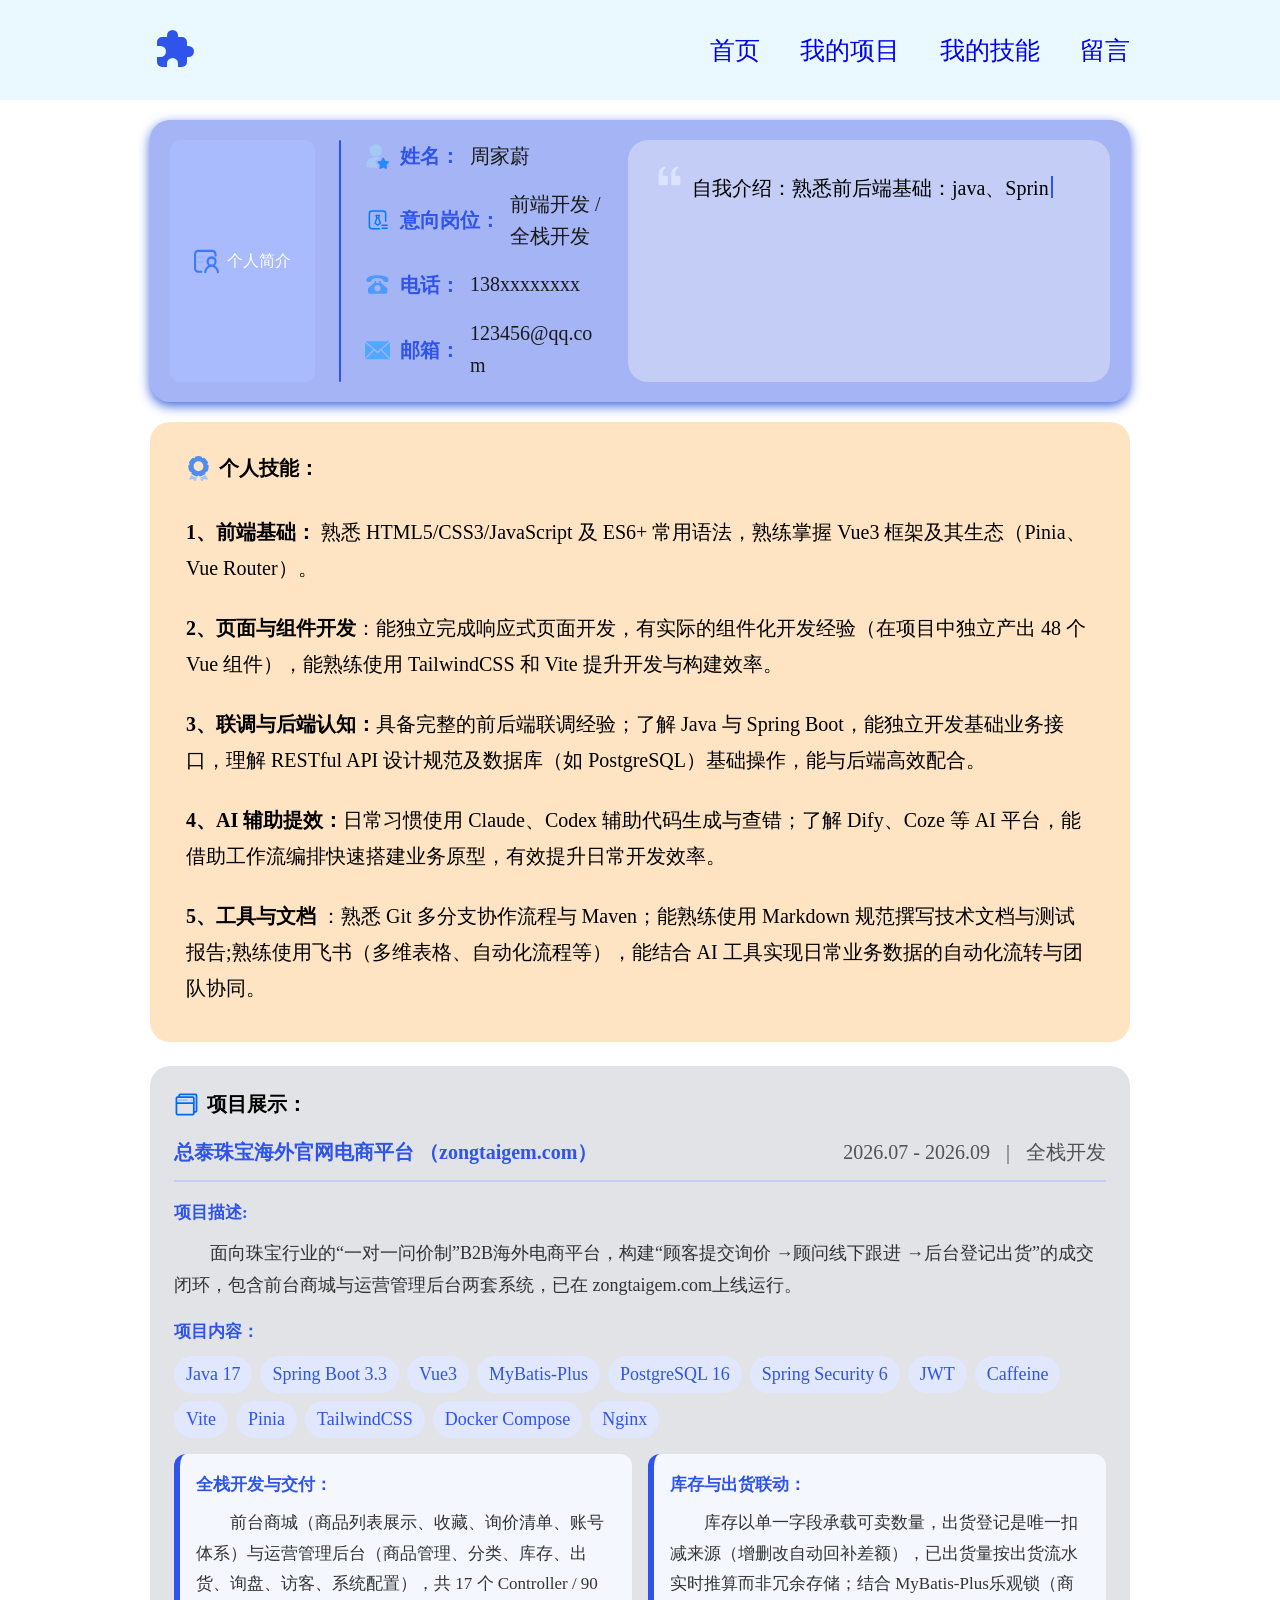
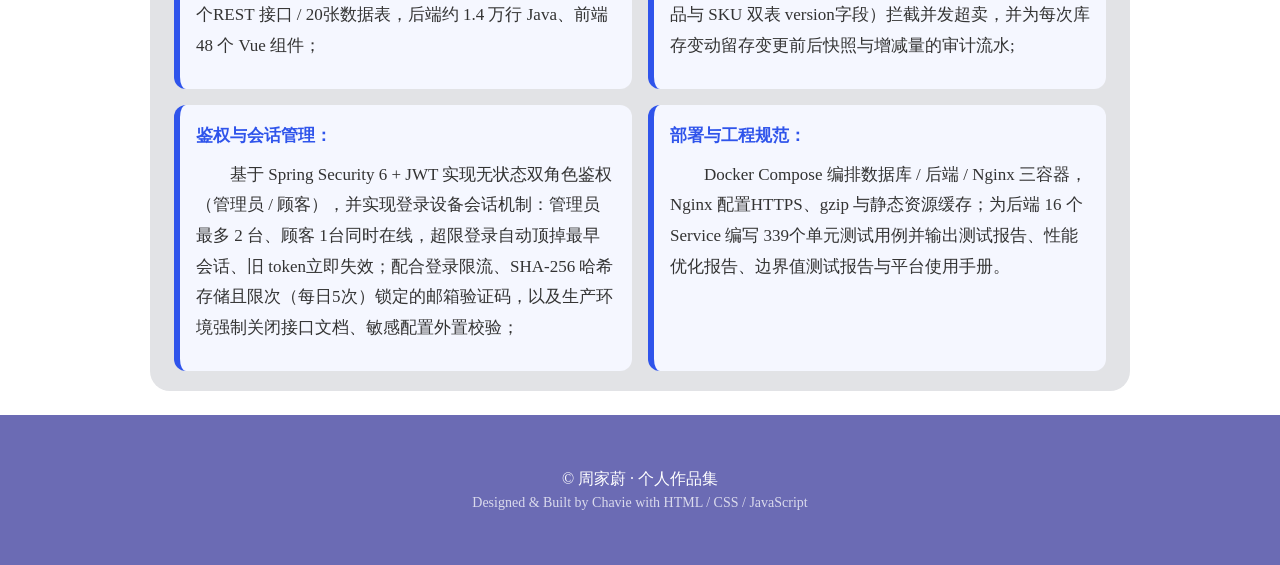
==== commit 1d3575ae: "修复合并冲突，恢复首页正常显示" ====
--- a/index.html
+++ b/index.html
@@ -1,4 +1,3 @@
-<<<<<<< HEAD:Work/index.html
 <!DOCTYPE html>
 <html lang="en">
 
@@ -265,271 +264,4 @@
 
 </body>
 
-=======
-<!DOCTYPE html>
-<html lang="en">
-
-<head>
-    <meta charset="UTF-8">
-    <meta name="viewport" content="width=device-width, initial-scale=1.0">
-    <title>个人作品集</title>
-    <script src="First_Work.js" defer></script>
-    <link rel="stylesheet" href="First_Work.css">
-
-</head>
-
-<body>
-
-    <!-- 顶部导航栏 -->
-    <header>
-        <!-- logo -->
-        <svg t="1792404704887" class="icon" viewBox="0 0 1024 1024" version="1.1" xmlns="http://www.w3.org/2000/svg"
-            p-id="7652" width="48" height="48">
-            <path
-                d="M362.666667 874.666667h-106.666667a106.773333 106.773333 0 0 1-106.666667-106.666667v-106.666667h74.666667a117.333333 117.333333 0 0 0 0-234.666666H149.333333v-85.333334a106.773333 106.773333 0 0 1 106.666667-106.666666h106.666667V202.666667a117.333333 117.333333 0 0 1 234.666666 0V234.666667h85.333334a106.773333 106.773333 0 0 1 106.666666 106.666666v85.333334h32a117.333333 117.333333 0 1 1 0 234.666666H789.333333v106.666667a106.773333 106.773333 0 0 1-106.666666 106.666667h-85.333334v-74.666667a117.333333 117.333333 0 1 0-234.666666 0V874.666667z"
-                fill="#2F54EB" p-id="7653"></path>
-        </svg>
-
-        <!-- 导航栏 -->
-        <ul>
-            <li><a href="#home">首页</a></li>
-            <li><a href="#program">我的项目</a></li>
-            <li><a href="#program">我的技能</a></li>
-            <li><a href="#message">留言</a></li>
-        </ul>
-    </header>
-
-    <!-- 内容区 -->
-    <main>
-
-        <!-- 个人简介 -->
-        <section class="profile_section">
-
-            <div class="profile_wrap">
-                <!-- 左侧标题 -->
-                <p class="profile_title">
-                    <svg t="1792503653379" class="icon" viewBox="0 0 1094 1024" version="1.1"
-                        xmlns="http://www.w3.org/2000/svg" p-id="25993" width="25" height="25">
-                        <path
-                            d="M321.462474 914.493994H183.380227c-50.987581 0-92.565437-47.705119-92.565437-106.351778V198.260722c0-58.427829 41.577856-106.132947 92.565437-106.132947h620.823034c51.206412 0 92.565437 47.705119 92.565437 106.132947v58.64666a45.51681 45.51681 0 1 0 90.81479 0V198.479553c0-109.41541-82.280388-198.479553-183.380227-198.479553H183.380227C82.280388 0 0 89.064144 0 198.479553v609.881494c0 109.41541 82.280388 198.260722 183.380227 198.260722h138.082247a46.173303 46.173303 0 0 0 0-92.127775z"
-                            fill="#397AFF" p-id="25994"></path>
-                        <path
-                            d="M183.380227 281.197603a46.173303 46.173303 0 0 0 0 92.346606h275.945663a46.173303 46.173303 0 0 0 0-92.346606zM390.394182 492.369344H183.380227a45.735641 45.735641 0 0 0-45.29798 45.954472 46.173303 46.173303 0 0 0 45.29798 46.392133h207.013955a46.173303 46.173303 0 0 0 0-92.346605z"
-                            fill="#96B8FF" p-id="25995"></path>
-                        <path
-                            d="M909.679716 687.128773a223.645097 223.645097 0 0 0 78.122603-169.812716 218.830819 218.830819 0 1 0-435.692162 0 224.30159 224.30159 0 0 0 77.46611 169.812716c-104.16347 60.178475-181.191918 180.973088-181.191918 288.200189a45.51681 45.51681 0 1 0 90.81479 0c0-93.003098 103.069316-235.461962 230.428853-235.461962S1000.056845 882.325864 1000.056845 975.328962a45.51681 45.51681 0 1 0 90.81479 0c0-107.664763-76.809618-228.678206-181.191919-288.200189z m-12.911018-169.156223a126.921875 126.921875 0 1 1-127.797199-130.423169 128.453691 128.453691 0 0 1 127.797199 129.766676z"
-                            fill="#397AFF" p-id="25996"></path>
-                    </svg>
-                    个人简介
-                </p>
-
-                <!-- 中间竖线 -->
-                <div class="profile_divider"></div>
-
-                <!-- 个人信息 -->
-                <ul class="profile_fields">
-
-                    <!-- 姓名 -->
-                    <li class="profile_item">
-                        <svg t="1792417954422" class="icon" viewBox="0 0 1024 1024" version="1.1"
-                            xmlns="http://www.w3.org/2000/svg" p-id="19035" width="25" height="25">
-                            <path
-                                d="M659.072698 558.545455l-38.632727 36.305454-180.130909 89.367273a32.116364 32.116364 0 0 0-15.36 46.545454l88.436363 170.356364 15.36 76.334545H371.421789c-183.854545 0-325.818182 0-325.818182-93.090909v-18.152727a325.818182 325.818182 0 0 1 325.818182-322.094545h191.767273a272.290909 272.290909 0 0 1 95.883636 14.429091zM448.221789 0A250.414545 250.414545 0 0 1 697.239971 253.207273a249.483636 249.483636 0 1 1-498.501818 0A250.414545 250.414545 0 0 1 448.221789 0z"
-                                fill="#A5C8F4" p-id="19036"></path>
-                            <path
-                                d="M522.229062 765.672727l75.403636 78.661818a39.098182 39.098182 0 0 1 11.170909 28.392728l-18.152727 110.778182a32.581818 32.581818 0 0 0 46.545455 35.84l93.090909-49.803637a37.236364 37.236364 0 0 1 28.392727 0l93.090909 49.803637c25.134545 14.429091 50.269091-6.981818 46.545455-35.84L883.421789 872.727273a23.272727 23.272727 0 0 1 10.705455-28.392728l75.403636-78.661818a34.909091 34.909091 0 0 0-18.152727-57.250909l-103.796364-13.963636c-11.170909 0-18.152727-7.447273-25.134545-18.152727l-46.545455-100.072728A31.185455 31.185455 0 0 0 743.785425 558.545455a32.116364 32.116364 0 0 0-28.858181 17.687272l-46.545455 100.072728a27.461818 27.461818 0 0 1-25.134545 18.152727l-104.261819 13.963636a32.581818 32.581818 0 0 0-16.756363 57.250909z"
-                                fill="#2589FF" p-id="19037"></path>
-                        </svg>
-                        <span class="profile_label">姓名：</span>
-                        <span class="profile_value">周家蔚</span>
-                    </li>
-
-                    <!-- 意向岗位 -->
-                    <li class="profile_item">
-                        <svg t="1792504507366" class="icon" viewBox="0 0 1024 1024" version="1.1"
-                            xmlns="http://www.w3.org/2000/svg" p-id="28072" width="25" height="25">
-                            <path
-                                d="M593.132 877.883h-305.23a138.24 138.24 0 0 1-138.24-138.24V231.975a138.634 138.634 0 0 1 138.24-138.633h449.772a138.634 138.634 0 0 1 138.24 138.633v315.077a29.538 29.538 0 0 1-59.077 0V231.975a78.77 78.77 0 0 0-78.77-78.769H287.903a78.77 78.77 0 0 0-78.77 78.77v507.667a78.77 78.77 0 0 0 78.77 78.77h305.23a29.538 29.538 0 1 1 0 59.076z"
-                                fill="#0079FE" p-id="28073"></path>
-                            <path
-                                d="M385.97 614.794l71.285-211.496-33.87-92.947a28.357 28.357 0 0 1 3.544-26.388 27.57 27.57 0 0 1 22.843-12.603h143.754a28.75 28.75 0 0 1 23.237 12.603 29.538 29.538 0 0 1 3.15 26.388l-33.476 92.947 70.892 211.496a29.145 29.145 0 0 1-11.421 33.477l-112.64 76.012a27.175 27.175 0 0 1-31.508 0l-105.157-75.618a29.932 29.932 0 0 1-10.634-33.083z m104.368-285.539l16.148 44.899h30.326l14.573-43.717zM446.228 614.4l72.074 51.988 78.769-52.776-60.653-180.381h-29.144zM905.846 859.372h-204.8a29.538 29.538 0 0 1 0-59.077h204.8a29.538 29.538 0 0 1 0 59.077z m0-120.517h-204.8a29.538 29.538 0 0 1 0-59.077h204.8a29.538 29.538 0 0 1 0 59.077z"
-                                fill="#0079FE" p-id="28074"></path>
-                        </svg>
-                        <span class="profile_label">意向岗位：</span>
-                        <span class="profile_value">前端开发 / 全栈开发</span>
-                    </li>
-
-                    <!-- 电话 -->
-                    <li class="profile_item">
-                        <svg t="1792504564006" class="icon" viewBox="0 0 1024 1024" version="1.1"
-                            xmlns="http://www.w3.org/2000/svg" p-id="34089" width="25" height="25">
-                            <path
-                                d="M813.511 398.222C716.8 369.778 756.622 307.2 699.733 284.444 603.023 244.622 512 244.622 512 244.622s-91.022 0-187.733 39.822c-56.89 22.756-22.756 85.334-113.778 113.778-102.4 34.134-153.6-17.066-153.6-73.955 0-39.823 22.755-85.334 73.955-113.778C261.69 130.844 512 130.844 512 130.844s250.311 0 381.156 73.956c51.2 34.133 73.955 79.644 73.955 119.467 0 56.889-51.2 108.089-153.6 73.955z m-432.355-28.444h68.266v68.266h130.845v-68.266h68.266v68.266L910.223 665.6v153.6c0 45.511-45.512 73.956-91.023 73.956H210.489c-45.511 0-85.333-34.134-85.333-73.956V665.6l261.688-227.556v-68.266zM512 796.444c68.267 0 130.844-56.888 130.844-130.844 0-68.267-56.888-130.844-130.844-130.844-68.267 0-130.844 56.888-130.844 130.844 0 73.956 62.577 130.844 130.844 130.844z m0 0"
-                                fill="#4B9AFC" p-id="34090"></path>
-                        </svg>
-                        <span class="profile_label">电话：</span>
-                        <a class="profile_value" href="tel:138xxxxxxxx">138xxxxxxxx</a>
-                    </li>
-
-                    <!-- 邮箱 -->
-                    <li class="profile_item">
-                        <svg t="1792504593896" class="icon" viewBox="0 0 1024 1024" version="1.1"
-                            xmlns="http://www.w3.org/2000/svg" p-id="35129" width="25" height="25">
-                            <path
-                                d="M512 589.44L36.096 180.48c2.56-0.576 4.864-1.664 7.488-1.664H980.48c1.6 0 4.992 1.152 7.552 1.6L512 589.44z m510.976-352.384v614.784c0 3.84-1.152 7.168-2.048 10.688l-337.92-348.544L1020.416 224c1.344 4.16 2.56 8.448 2.56 13.056zM3.584 223.936L341.12 513.984 3.2 862.528c-0.832-3.456-2.112-6.848-2.112-10.688V237.056c0-4.672 1.28-8.896 2.56-13.12z m646.528 328.896l340.736 351.36c-3.392 0.896-6.72 2.176-10.432 2.176H43.584c-3.584 0-6.912-1.28-10.24-2.176l340.672-351.36 124.352 106.88a20.672 20.672 0 0 0 27.264 0l124.48-106.88z"
-                                fill="#51A9FF" p-id="35130"></path>
-                        </svg>
-                        <span class="profile_label">邮箱：</span>
-                        <a class="profile_value" href="mailto:123456@qq.com">123456@qq.com</a>
-                    </li>
-                </ul>
-            </div>
-
-            <!-- 自我介绍 -->
-            <div class="info">
-                <svg t="1792412472788" class="icon" viewBox="0 0 1024 1024" version="1.1"
-                    xmlns="http://www.w3.org/2000/svg" p-id="11012" width="35" height="35">
-                    <path
-                        d="M242.578773 737.28H411.921067c28.398933 0 51.432107-23.251627 51.432106-51.923627v-169.028266c0-28.672-23.01952-51.909973-51.432106-51.909974h-77.550934c-14.527147 0-26.187093-12.41088-25.750186-27.060906 2.70336-90.35776 6.403413-147.305813 75.3664-190.99648 12.055893-7.61856 17.24416-22.97856 10.922666-35.826347l-2.512213-5.106347c-5.952853-12.0832-20.179627-17.558187-32.467627-12.260693C227.874133 250.197333 191.146667 311.814827 191.146667 464.418133v220.93824c0 28.672 23.033173 51.923627 51.432106 51.923627z m369.513814 0h169.32864C809.82016 737.28 832.853333 714.028373 832.853333 685.356373v-169.028266c0-28.672-23.033173-51.909973-51.432106-51.909974h-77.550934c-14.527147 0-26.187093-12.41088-25.750186-27.060906 2.689707-90.35776 6.38976-147.305813 75.3664-190.99648 12.04224-7.61856 17.24416-22.97856 10.922666-35.826347l-2.512213-5.106347c-5.952853-12.0832-20.179627-17.558187-32.467627-12.260693-132.05504 57.029973-168.768853 118.647467-168.768853 271.250773v220.93824c0 28.672 23.01952 51.923627 51.432107 51.923627z"
-                        fill="#DCE3FF" p-id="11013"></path>
-                </svg>
-                <span id="typing"
-                    data-text="自我介绍：熟悉前后端基础：java、SpringBoot、h5、css、Vue等开发技术，日常习惯用git管理代码以及使用claude等AI工具提效，具备独立完成项目从开发到上线的完整实践经验，习惯用 AI 工具提升开发效率，并在需求拆解、方案设计与文档撰写环节主动引入大模型辅助完成"></span><span
-                    class="cursor"></span>
-            </div>
-
-        </section>
-
-
-
-        <!-- 技能卡片区 -->
-        <div class="skill">
-            <p>
-                <svg t="1792417775880" class="icon" viewBox="0 0 1024 1024" version="1.1"
-                    xmlns="http://www.w3.org/2000/svg" p-id="13357" width="25" height="25">
-                    <path
-                        d="M930.926254 408.920354v-5.663717a37.758112 37.758112 0 0 0-15.858407-28.318584l-47.952803-33.227139 29.451328-51.728613a37.758112 37.758112 0 0 0 1.887905-32.471977 425.533923 425.533923 0 0 0-139.705014-176.707964 37.758112 37.758112 0 0 0-32.849558-5.286136l-55.882006 17.368732L648.495575 37.758112a37.758112 37.758112 0 0 0-24.165192-21.899705 412.696165 412.696165 0 0 0-224.660766 0A37.758112 37.758112 0 0 0 375.504425 37.758112l-21.522124 55.126844L298.100295 75.516224a37.758112 37.758112 0 0 0-32.471976 5.286136A423.646018 423.646018 0 0 0 125.545723 257.510324a37.758112 37.758112 0 0 0 1.887905 32.471977l29.451328 51.728613-47.952803 33.227139a37.758112 37.758112 0 0 0-15.480826 27.941003v19.634218a424.778761 424.778761 0 0 0 50.595871 201.628319 37.758112 37.758112 0 0 0 26.808259 18.879056l57.392331 8.684366-5.286136 58.147492a37.758112 37.758112 0 0 0 12.082596 29.828909 415.339233 415.339233 0 0 0 203.516224 98.926254h6.418879A37.758112 37.758112 0 0 0 469.899705 830.678466l41.911504-37.758112 42.289086 37.758112a37.758112 37.758112 0 0 0 30.961652 9.439528 415.339233 415.339233 0 0 0 203.516224-98.926254 34.737463 34.737463 0 0 0 12.082596-29.828908l-4.153392-58.147493 57.769911-11.327433a37.758112 37.758112 0 0 0 26.430679-18.879056 425.156342 425.156342 0 0 0 50.973451-201.628319c-0.377581-3.39823-0.377581-6.041298-0.755162-12.460177z m-419.115045 211.067847a200.873156 200.873156 0 1 1 200.873157-200.495576 200.495575 200.495575 0 0 1-200.873157 200.495576z"
-                        fill="#4E8CEE" p-id="13358"></path>
-                    <path
-                        d="M797.262537 782.725664a445.168142 445.168142 0 0 1-203.138643 93.262537 37.758112 37.758112 0 0 1-12.837758 0l31.716814 120.448377a40.778761 40.778761 0 0 0 30.961652 26.80826h7.174041a41.533923 41.533923 0 0 0 30.961652-14.348083L739.115044 943.952802l106.477876 26.053098a37.758112 37.758112 0 0 0 42.666667-13.970502 40.778761 40.778761 0 0 0 0-46.820059zM443.846608 876.743363h-6.796461a447.811209 447.811209 0 0 1-209.557522-98.171092l-92.884955 132.908555a37.758112 37.758112 0 0 0 43.044247 58.902655l106.100295-26.430679 56.637169 65.321534a41.156342 41.156342 0 0 0 30.961651 14.725664h8.306785a40.40118 40.40118 0 0 0 30.20649-28.318584l35.115044-118.182891z"
-                        fill="#A6C5F6" p-id="13359"></path>
-                </svg>
-                <b>个人技能：</b>
-            </p>
-            <ul>
-                <li><strong>1、前端基础：</strong> 熟悉 HTML5/CSS3/JavaScript 及 ES6+ 常用语法，熟练掌握 Vue3 框架及其生态（Pinia、Vue Router）。
-                </li>
-                <li><strong>2、页面与组件开发</strong>：能独立完成响应式页面开发，有实际的组件化开发经验（在项目中独立产出 48 个 Vue 组件），能熟练使用 TailwindCSS 和 Vite
-                    提升开发与构建效率。</li>
-                <li><strong>3、联调与后端认知：</strong>具备完整的前后端联调经验；了解 Java 与 Spring Boot，能独立开发基础业务接口，理解 RESTful API 设计规范及数据库（如
-                    PostgreSQL）基础操作，能与后端高效配合。</li>
-                <li><strong>4、AI 辅助提效：</strong>日常习惯使用 Claude、Codex 辅助代码生成与查错；了解 Dify、Coze 等 AI
-                    平台，能借助工作流编排快速搭建业务原型，有效提升日常开发效率。</li>
-                <li><strong>5、工具与文档</strong> ：熟悉 Git 多分支协作流程与 Maven；能熟练使用 Markdown 规范撰写技术文档与测试报告;熟练使用飞书（多维表格、自动化流程等），能结合
-                    AI 工具实现日常业务数据的自动化流转与团队协同。</li>
-            </ul>
-        </div>
-
-
-        <!-- 项目展示区 -->
-        <div class="program">
-            <!-- 小标题 -->
-            <p><svg t="1792417872765" class="icon" viewBox="0 0 1024 1024" version="1.1"
-                    xmlns="http://www.w3.org/2000/svg" p-id="15295" width="25" height="25">
-                    <path
-                        d="M883 64H251c-41.9 0-76 34.1-76 76v36h-35c-41.9 0-76 34.1-76 76v632c0 41.9 34.1 76 76 76h632c41.9 0 76-34.1 76-76v-36h35c41.9 0 76-34.1 76-76V140c0-41.9-34.1-76-76-76zM136 252c0-2.1 1.9-4 4-4h632c2.1 0 4 1.9 4 4v164c0 2.1-1.9 4-4 4H140c-2.1 0-4-1.9-4-4V252z m636 636H140c-2.1 0-4-1.9-4-4V491.9c1.3 0.1 2.7 0.1 4 0.1h632c1.3 0 2.7 0 4-0.1V884c0 2.1-1.9 4-4 4z m115-116c0 2.1-1.9 4-4 4h-35V252c0-41.9-34.1-76-76-76H247v-36c0-2.1 1.9-4 4-4h632c2.1 0 4 1.9 4 4v632z"
-                        fill="#0066FF" p-id="15296"></path>
-                    <path
-                        d="M202 370h349c19.9 0 36-16.1 36-36s-16.1-36-36-36H202c-19.9 0-36 16.1-36 36s16.1 36 36 36zM664 334c0 19.882 16.118 36 36 36s36-16.118 36-36-16.118-36-36-36-36 16.118-36 36z"
-                        fill="#99C2FF" p-id="15297"></path>
-                </svg>
-                <b>项目展示：</b>
-            </p>
-
-            <!-- 项目标题 -->
-            <div class="program_header">
-                <h3 class="program_name">总泰珠宝海外官网电商平台 （zongtaigem.com）</h3>
-                <div class="program_meta">
-                    <span>2026.07 - 2026.09</span>
-                    <span>|</span>
-                    <span>全栈开发</span>
-                </div>
-            </div>
-
-            <!-- 项目描述 -->
-            <div class="program_block">
-                <h4>项目描述:</h4>
-                <p>面向珠宝行业的“一对一问价制”B2B海外电商平台，构建“顾客提交询价 →顾问线下跟进 →后台登记出货”的成交闭环，包含前台商城与运营管理后台两套系统，已在 zongtaigem.com上线运行。</p>
-            </div>
-
-            <!-- 项目内容 -->
-            <div class="program_block">
-                <h4>项目内容：</h4>
-                <div class="tech_tags">
-                    <span>Java 17</span>
-                    <span>Spring Boot 3.3</span>
-                    <span>Vue3</span>
-                    <span>MyBatis-Plus</span>
-                    <span>PostgreSQL 16</span>
-                    <span>Spring Security 6</span>
-                    <span>JWT</span>
-                    <span>Caffeine</span>
-                    <span>Vite</span>
-                    <span>Pinia</span>
-                    <span>TailwindCSS</span>
-                    <span>Docker Compose</span>
-                    <span>Nginx</span>
-                </div>
-            </div>
-
-            <!-- 内容分点 -->
-            <div class="program_cards">
-                <div class="program_card">
-                    <h4>全栈开发与交付：</h4>
-                    <p>前台商城（商品列表展示、收藏、询价清单、账号体系）与运营管理后台（商品管理、分类、库存、出货、询盘、访客、系统配置），共 17 个 Controller /
-                        90 个REST 接口 / 20张数据表，后端约 1.4 万行 Java、前端48 个 Vue 组件；</p>
-                </div>
-
-                <div class="program_card">
-                    <h4>库存与出货联动：</h4>
-                    <p>库存以单一字段承载可卖数量，出货登记是唯一扣减来源（增删改自动回补差额），已出货量按出货流水实时推算而非冗余存储；结合 MyBatis-Plus乐观锁（商品与 SKU 双表
-                        version字段）拦截并发超卖，并为每次库存变动留存变更前后快照与增减量的审计流水;</p>
-                </div>
-
-                <div class="program_card">
-                    <h4>鉴权与会话管理：</h4>
-                    <p>基于 Spring Security 6 + JWT 实现无状态双角色鉴权（管理员 / 顾客），并实现登录设备会话机制：管理员最多 2 台、顾客 1台同时在线，超限登录自动顶掉最早会话、旧
-                        token立即失效；配合登录限流、SHA-256 哈希存储且限次（每日5次）锁定的邮箱验证码，以及生产环境强制关闭接口文档、敏感配置外置校验；</p>
-                </div>
-
-                <div class="program_card">
-                    <h4>部署与工程规范：</h4>
-                    <p>Docker Compose 编排数据库 / 后端 / Nginx 三容器，Nginx 配置HTTPS、gzip 与静态资源缓存；为后端 16 个 Service 编写
-                        339个单元测试用例并输出测试报告、性能优化报告、边界值测试报告与平台使用手册。</p>
-                </div>
-            </div>
-
-
-        </div>
-
-
-
-
-
-
-
-
-
-    </main>
-
-    <!-- 页脚 -->
-    <footer>
-        <p class="copyright">© <span id="year"></span> 周家蔚 · 个人作品集</p>
-        <p class="footer-sub">Designed &amp; Built by Chavie with HTML / CSS / JavaScript</p>
-    </footer>
-
-
-</body>
-
->>>>>>> a787b17657a1291f497e8c5e6a3543a4d5d8148c:index.html
 </html>
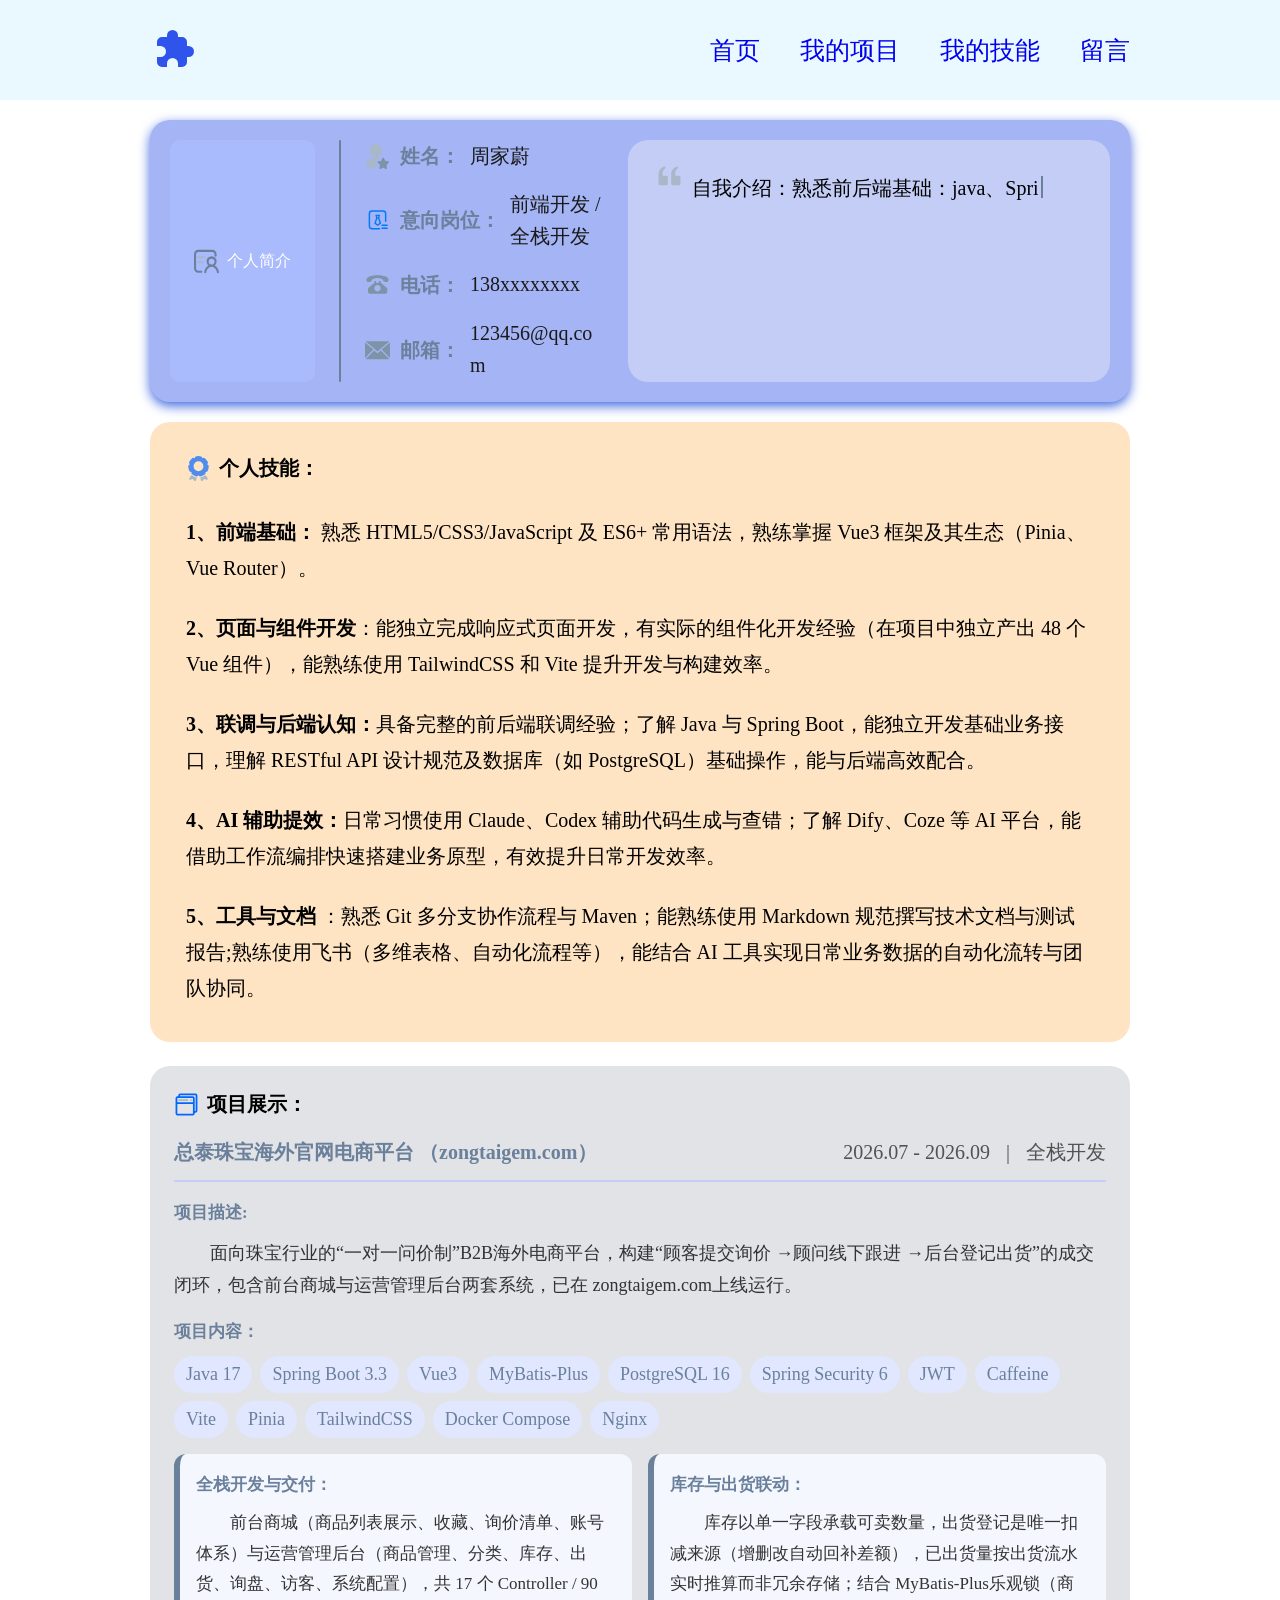
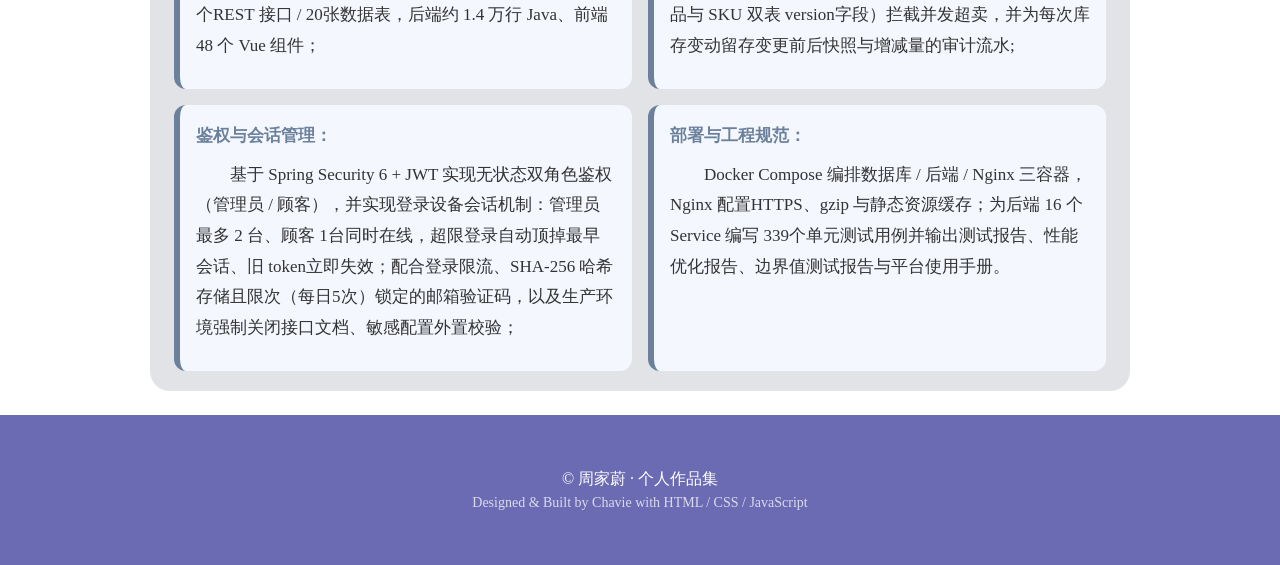
==== commit 583fdc0d: "换颜色" ====
--- a/index.html
+++ b/index.html
@@ -45,13 +45,13 @@
                         xmlns="http://www.w3.org/2000/svg" p-id="25993" width="25" height="25">
                         <path
                             d="M321.462474 914.493994H183.380227c-50.987581 0-92.565437-47.705119-92.565437-106.351778V198.260722c0-58.427829 41.577856-106.132947 92.565437-106.132947h620.823034c51.206412 0 92.565437 47.705119 92.565437 106.132947v58.64666a45.51681 45.51681 0 1 0 90.81479 0V198.479553c0-109.41541-82.280388-198.479553-183.380227-198.479553H183.380227C82.280388 0 0 89.064144 0 198.479553v609.881494c0 109.41541 82.280388 198.260722 183.380227 198.260722h138.082247a46.173303 46.173303 0 0 0 0-92.127775z"
-                            fill="#397AFF" p-id="25994"></path>
+                            fill="#6A809B" p-id="25994"></path>
                         <path
                             d="M183.380227 281.197603a46.173303 46.173303 0 0 0 0 92.346606h275.945663a46.173303 46.173303 0 0 0 0-92.346606zM390.394182 492.369344H183.380227a45.735641 45.735641 0 0 0-45.29798 45.954472 46.173303 46.173303 0 0 0 45.29798 46.392133h207.013955a46.173303 46.173303 0 0 0 0-92.346605z"
-                            fill="#96B8FF" p-id="25995"></path>
+                            fill="#A8B8C8" p-id="25995"></path>
                         <path
                             d="M909.679716 687.128773a223.645097 223.645097 0 0 0 78.122603-169.812716 218.830819 218.830819 0 1 0-435.692162 0 224.30159 224.30159 0 0 0 77.46611 169.812716c-104.16347 60.178475-181.191918 180.973088-181.191918 288.200189a45.51681 45.51681 0 1 0 90.81479 0c0-93.003098 103.069316-235.461962 230.428853-235.461962S1000.056845 882.325864 1000.056845 975.328962a45.51681 45.51681 0 1 0 90.81479 0c0-107.664763-76.809618-228.678206-181.191919-288.200189z m-12.911018-169.156223a126.921875 126.921875 0 1 1-127.797199-130.423169 128.453691 128.453691 0 0 1 127.797199 129.766676z"
-                            fill="#397AFF" p-id="25996"></path>
+                            fill="#6A809B" p-id="25996"></path>
                     </svg>
                     个人简介
                 </p>
@@ -68,10 +68,10 @@
                             xmlns="http://www.w3.org/2000/svg" p-id="19035" width="25" height="25">
                             <path
                                 d="M659.072698 558.545455l-38.632727 36.305454-180.130909 89.367273a32.116364 32.116364 0 0 0-15.36 46.545454l88.436363 170.356364 15.36 76.334545H371.421789c-183.854545 0-325.818182 0-325.818182-93.090909v-18.152727a325.818182 325.818182 0 0 1 325.818182-322.094545h191.767273a272.290909 272.290909 0 0 1 95.883636 14.429091zM448.221789 0A250.414545 250.414545 0 0 1 697.239971 253.207273a249.483636 249.483636 0 1 1-498.501818 0A250.414545 250.414545 0 0 1 448.221789 0z"
-                                fill="#A5C8F4" p-id="19036"></path>
+                                fill="#A8B8C8" p-id="19036"></path>
                             <path
                                 d="M522.229062 765.672727l75.403636 78.661818a39.098182 39.098182 0 0 1 11.170909 28.392728l-18.152727 110.778182a32.581818 32.581818 0 0 0 46.545455 35.84l93.090909-49.803637a37.236364 37.236364 0 0 1 28.392727 0l93.090909 49.803637c25.134545 14.429091 50.269091-6.981818 46.545455-35.84L883.421789 872.727273a23.272727 23.272727 0 0 1 10.705455-28.392728l75.403636-78.661818a34.909091 34.909091 0 0 0-18.152727-57.250909l-103.796364-13.963636c-11.170909 0-18.152727-7.447273-25.134545-18.152727l-46.545455-100.072728A31.185455 31.185455 0 0 0 743.785425 558.545455a32.116364 32.116364 0 0 0-28.858181 17.687272l-46.545455 100.072728a27.461818 27.461818 0 0 1-25.134545 18.152727l-104.261819 13.963636a32.581818 32.581818 0 0 0-16.756363 57.250909z"
-                                fill="#2589FF" p-id="19037"></path>
+                                fill="#7E93A8" p-id="19037"></path>
                         </svg>
                         <span class="profile_label">姓名：</span>
                         <span class="profile_value">周家蔚</span>
@@ -98,7 +98,7 @@
                             xmlns="http://www.w3.org/2000/svg" p-id="34089" width="25" height="25">
                             <path
                                 d="M813.511 398.222C716.8 369.778 756.622 307.2 699.733 284.444 603.023 244.622 512 244.622 512 244.622s-91.022 0-187.733 39.822c-56.89 22.756-22.756 85.334-113.778 113.778-102.4 34.134-153.6-17.066-153.6-73.955 0-39.823 22.755-85.334 73.955-113.778C261.69 130.844 512 130.844 512 130.844s250.311 0 381.156 73.956c51.2 34.133 73.955 79.644 73.955 119.467 0 56.889-51.2 108.089-153.6 73.955z m-432.355-28.444h68.266v68.266h130.845v-68.266h68.266v68.266L910.223 665.6v153.6c0 45.511-45.512 73.956-91.023 73.956H210.489c-45.511 0-85.333-34.134-85.333-73.956V665.6l261.688-227.556v-68.266zM512 796.444c68.267 0 130.844-56.888 130.844-130.844 0-68.267-56.888-130.844-130.844-130.844-68.267 0-130.844 56.888-130.844 130.844 0 73.956 62.577 130.844 130.844 130.844z m0 0"
-                                fill="#4B9AFC" p-id="34090"></path>
+                                fill="#7E93A8" p-id="34090"></path>
                         </svg>
                         <span class="profile_label">电话：</span>
                         <a class="profile_value" href="tel:138xxxxxxxx">138xxxxxxxx</a>
@@ -110,7 +110,7 @@
                             xmlns="http://www.w3.org/2000/svg" p-id="35129" width="25" height="25">
                             <path
                                 d="M512 589.44L36.096 180.48c2.56-0.576 4.864-1.664 7.488-1.664H980.48c1.6 0 4.992 1.152 7.552 1.6L512 589.44z m510.976-352.384v614.784c0 3.84-1.152 7.168-2.048 10.688l-337.92-348.544L1020.416 224c1.344 4.16 2.56 8.448 2.56 13.056zM3.584 223.936L341.12 513.984 3.2 862.528c-0.832-3.456-2.112-6.848-2.112-10.688V237.056c0-4.672 1.28-8.896 2.56-13.12z m646.528 328.896l340.736 351.36c-3.392 0.896-6.72 2.176-10.432 2.176H43.584c-3.584 0-6.912-1.28-10.24-2.176l340.672-351.36 124.352 106.88a20.672 20.672 0 0 0 27.264 0l124.48-106.88z"
-                                fill="#51A9FF" p-id="35130"></path>
+                                fill="#7E93A8" p-id="35130"></path>
                         </svg>
                         <span class="profile_label">邮箱：</span>
                         <a class="profile_value" href="mailto:123456@qq.com">123456@qq.com</a>
@@ -124,7 +124,7 @@
                     xmlns="http://www.w3.org/2000/svg" p-id="11012" width="35" height="35">
                     <path
                         d="M242.578773 737.28H411.921067c28.398933 0 51.432107-23.251627 51.432106-51.923627v-169.028266c0-28.672-23.01952-51.909973-51.432106-51.909974h-77.550934c-14.527147 0-26.187093-12.41088-25.750186-27.060906 2.70336-90.35776 6.403413-147.305813 75.3664-190.99648 12.055893-7.61856 17.24416-22.97856 10.922666-35.826347l-2.512213-5.106347c-5.952853-12.0832-20.179627-17.558187-32.467627-12.260693C227.874133 250.197333 191.146667 311.814827 191.146667 464.418133v220.93824c0 28.672 23.033173 51.923627 51.432106 51.923627z m369.513814 0h169.32864C809.82016 737.28 832.853333 714.028373 832.853333 685.356373v-169.028266c0-28.672-23.033173-51.909973-51.432106-51.909974h-77.550934c-14.527147 0-26.187093-12.41088-25.750186-27.060906 2.689707-90.35776 6.38976-147.305813 75.3664-190.99648 12.04224-7.61856 17.24416-22.97856 10.922666-35.826347l-2.512213-5.106347c-5.952853-12.0832-20.179627-17.558187-32.467627-12.260693-132.05504 57.029973-168.768853 118.647467-168.768853 271.250773v220.93824c0 28.672 23.01952 51.923627 51.432107 51.923627z"
-                        fill="#DCE3FF" p-id="11013"></path>
+                        fill="#A8B8C8" p-id="11013"></path>
                 </svg>
                 <span id="typing"
                     data-text="自我介绍：熟悉前后端基础：java、SpringBoot、h5、css、Vue等开发技术，日常习惯用git管理代码以及使用claude等AI工具提效，具备独立完成项目从开发到上线的完整实践经验，习惯用 AI 工具提升开发效率，并在需求拆解、方案设计与文档撰写环节主动引入大模型辅助完成"></span><span
@@ -145,7 +145,7 @@
                         fill="#4E8CEE" p-id="13358"></path>
                     <path
                         d="M797.262537 782.725664a445.168142 445.168142 0 0 1-203.138643 93.262537 37.758112 37.758112 0 0 1-12.837758 0l31.716814 120.448377a40.778761 40.778761 0 0 0 30.961652 26.80826h7.174041a41.533923 41.533923 0 0 0 30.961652-14.348083L739.115044 943.952802l106.477876 26.053098a37.758112 37.758112 0 0 0 42.666667-13.970502 40.778761 40.778761 0 0 0 0-46.820059zM443.846608 876.743363h-6.796461a447.811209 447.811209 0 0 1-209.557522-98.171092l-92.884955 132.908555a37.758112 37.758112 0 0 0 43.044247 58.902655l106.100295-26.430679 56.637169 65.321534a41.156342 41.156342 0 0 0 30.961651 14.725664h8.306785a40.40118 40.40118 0 0 0 30.20649-28.318584l35.115044-118.182891z"
-                        fill="#A6C5F6" p-id="13359"></path>
+                        fill="#A8B8C8" p-id="13359"></path>
                 </svg>
                 <b>个人技能：</b>
             </p>
@@ -174,7 +174,7 @@
                         fill="#0066FF" p-id="15296"></path>
                     <path
                         d="M202 370h349c19.9 0 36-16.1 36-36s-16.1-36-36-36H202c-19.9 0-36 16.1-36 36s16.1 36 36 36zM664 334c0 19.882 16.118 36 36 36s36-16.118 36-36-16.118-36-36-36-36 16.118-36 36z"
-                        fill="#99C2FF" p-id="15297"></path>
+                        fill="#A8B8C8" p-id="15297"></path>
                 </svg>
                 <b>项目展示：</b>
             </p>
--- a/First_Work.css
+++ b/First_Work.css
@@ -46,7 +46,7 @@
  }
 
  header ul li a:hover {
-     color: #2F54EB;
+     color: #6A809B;
  }
 
 
@@ -60,7 +60,7 @@
  /* ----------------个人简介卡片---------------- */
  section {
      border-radius: 20px;
-     margin:0 0 20px;
+     margin: 0 0 20px;
      padding: 20px;
      background-color: #a4b4f4;
      box-shadow: 0 4px 12px royalblue;
@@ -114,7 +114,7 @@
  .profile_divider {
      flex: 0 0 2px;
      align-self: stretch;
-     background-color: #2F54EB;
+     background-color: #6A809B;
      border-radius: 2px;
  }
 
@@ -143,7 +143,7 @@
 
  .profile_label {
      flex-shrink: 0;
-     color: #2F54EB;
+     color: #6A809B;
      font-weight: 600;
  }
 
@@ -161,8 +161,8 @@
  }
 
  a.profile_value:hover {
-     color: #2F54EB;
-     border-bottom-color: #2F54EB;
+     color: #6A809B;
+     border-bottom-color: #6A809B;
  }
 
  /* --------自我介绍-------- */
@@ -185,7 +185,7 @@
      width: 2px;
      height: 1.1em;
      margin-left: 2px;
-     background: #2F54EB;
+     background: #6A809B;
      vertical-align: -0.15em;
      animation: blink 0.8s step-end infinite;
  }
@@ -219,12 +219,12 @@
      background-color: bisque;
      border-radius: 20px;
      /* 悬停上浮 */
-     transition: transform 0.3s ease, box-shadow 0.3s ease;
- }
-
- .skill :hover {
+     /* transition: transform 0.3s ease, box-shadow 0.3s ease; */
+ }
+
+ /* .skill :hover {
      box-shadow: 0 10px 20px rgba(0, 0, 0, 0.2);
- }
+ } */
 
  .skill p {
      border-radius: 10px;
@@ -238,7 +238,7 @@
  .skill ul li {
      list-style: none;
      background-color: bisque;
-     /* transition: background-color 0.5s ease; */
+     transition: transform 0.5s ease, box-shadow 0.3s ease;
      border-radius: 10px;
      /* 每条技能像小卡片 */
      padding: 8px 12px;
@@ -246,9 +246,10 @@
      margin-bottom: 8px;
  }
 
- /* .skill ul li:hover {
+ .skill ul li:hover {
      background-color: rgb(249, 213, 170);
- } */
+     box-shadow: 0 10px 20px rgba(0, 0, 0, 0.2);
+ }
 
  /* ----------------项目展示区---------------- */
  .program {
@@ -273,7 +274,7 @@
 
  .program_name {
      font-size: 20px;
-     color: #2F54EB;
+     color: #6A809B;
      line-height: 1.4;
  }
 
@@ -293,7 +294,7 @@
 
  .program_block h4 {
      font-size: 17px;
-     color: #2F54EB;
+     color: #6A809B;
      margin-bottom: 8px;
  }
 
@@ -317,7 +318,7 @@
  .tech_tags span {
      padding: 4px 12px;
      background-color: #e0e7ff;
-     color: #2F54EB;
+     color: #6A809B;
      border-radius: 20px;
      /* 大圆角，形成胶囊形状 */
      font-size: 18px;
@@ -337,7 +338,7 @@
 
  .program_cards h4 {
      font-size: 17px;
-     color: #2F54EB;
+     color: #6A809B;
      margin-bottom: 8px;
  }
 
@@ -348,13 +349,13 @@
      background-color: #f5f7ff;
      border-radius: 12px;
      padding: 16px;
-     border-left: 6px solid #2F54EB;
+     border-left: 6px solid #6A809B;
 
  }
 
  .program_card h4 {
      font-size: 17px;
-     color: #2F54EB;
+     color: #6A809B;
      margin-bottom: 8px;
  }
 
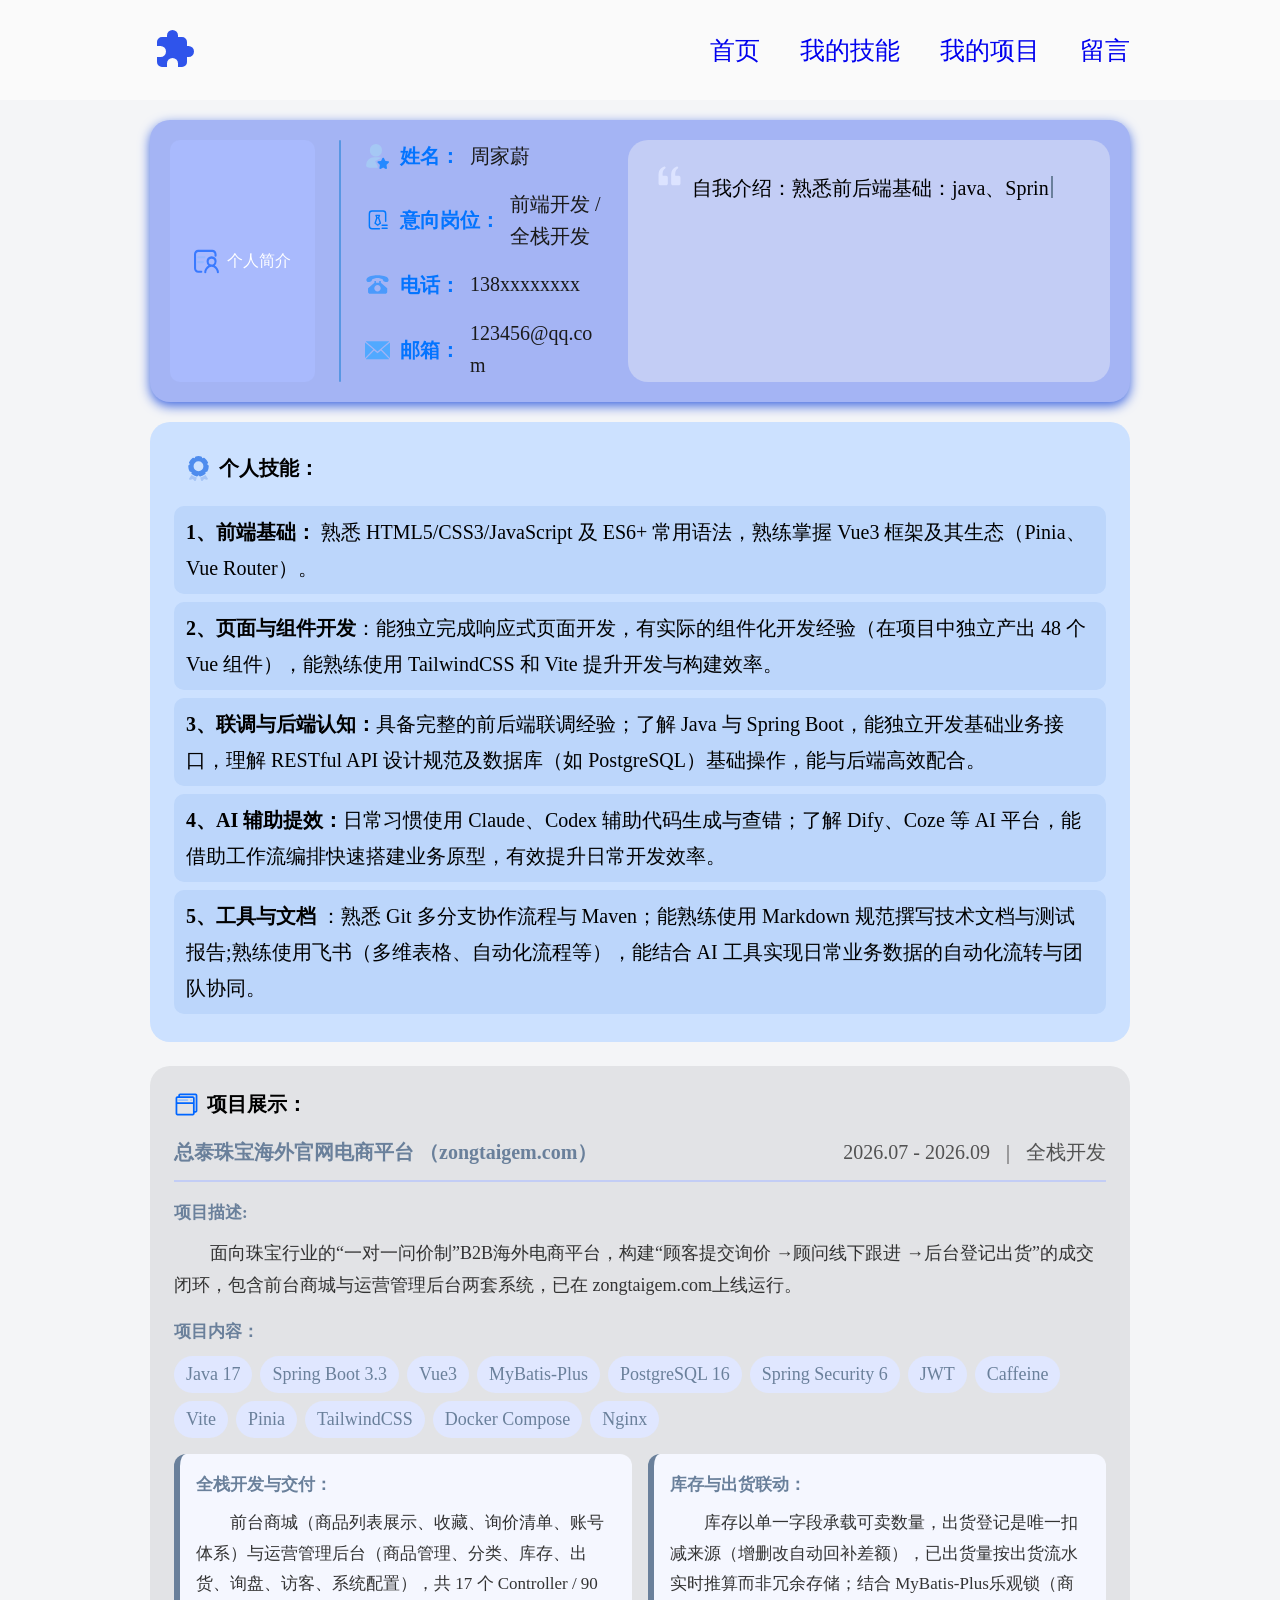
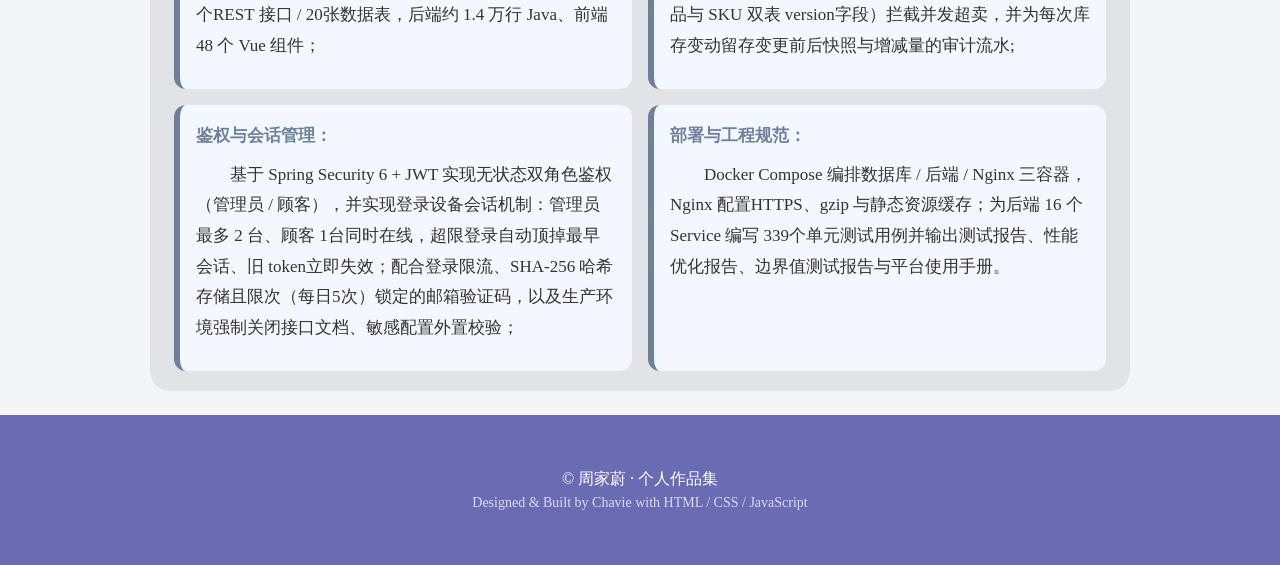
==== commit a1348130: "10-21-1" ====
--- a/index.html
+++ b/index.html
@@ -21,13 +21,12 @@
                 d="M362.666667 874.666667h-106.666667a106.773333 106.773333 0 0 1-106.666667-106.666667v-106.666667h74.666667a117.333333 117.333333 0 0 0 0-234.666666H149.333333v-85.333334a106.773333 106.773333 0 0 1 106.666667-106.666666h106.666667V202.666667a117.333333 117.333333 0 0 1 234.666666 0V234.666667h85.333334a106.773333 106.773333 0 0 1 106.666666 106.666666v85.333334h32a117.333333 117.333333 0 1 1 0 234.666666H789.333333v106.666667a106.773333 106.773333 0 0 1-106.666666 106.666667h-85.333334v-74.666667a117.333333 117.333333 0 1 0-234.666666 0V874.666667z"
                 fill="#2F54EB" p-id="7653"></path>
         </svg>
-        <!-- <span>欢迎来到我的个人作品集</span> -->
 
         <!-- 导航栏 -->
         <ul>
             <li><a href="#home">首页</a></li>
+            <li><a href="#program">我的技能</a></li>
             <li><a href="#program">我的项目</a></li>
-            <li><a href="#program">我的技能</a></li>
             <li><a href="#message">留言</a></li>
         </ul>
     </header>
@@ -45,13 +44,13 @@
                         xmlns="http://www.w3.org/2000/svg" p-id="25993" width="25" height="25">
                         <path
                             d="M321.462474 914.493994H183.380227c-50.987581 0-92.565437-47.705119-92.565437-106.351778V198.260722c0-58.427829 41.577856-106.132947 92.565437-106.132947h620.823034c51.206412 0 92.565437 47.705119 92.565437 106.132947v58.64666a45.51681 45.51681 0 1 0 90.81479 0V198.479553c0-109.41541-82.280388-198.479553-183.380227-198.479553H183.380227C82.280388 0 0 89.064144 0 198.479553v609.881494c0 109.41541 82.280388 198.260722 183.380227 198.260722h138.082247a46.173303 46.173303 0 0 0 0-92.127775z"
-                            fill="#6A809B" p-id="25994"></path>
+                            fill="#397AFF" p-id="25994"></path>
                         <path
                             d="M183.380227 281.197603a46.173303 46.173303 0 0 0 0 92.346606h275.945663a46.173303 46.173303 0 0 0 0-92.346606zM390.394182 492.369344H183.380227a45.735641 45.735641 0 0 0-45.29798 45.954472 46.173303 46.173303 0 0 0 45.29798 46.392133h207.013955a46.173303 46.173303 0 0 0 0-92.346605z"
-                            fill="#A8B8C8" p-id="25995"></path>
+                            fill="#96B8FF" p-id="25995"></path>
                         <path
                             d="M909.679716 687.128773a223.645097 223.645097 0 0 0 78.122603-169.812716 218.830819 218.830819 0 1 0-435.692162 0 224.30159 224.30159 0 0 0 77.46611 169.812716c-104.16347 60.178475-181.191918 180.973088-181.191918 288.200189a45.51681 45.51681 0 1 0 90.81479 0c0-93.003098 103.069316-235.461962 230.428853-235.461962S1000.056845 882.325864 1000.056845 975.328962a45.51681 45.51681 0 1 0 90.81479 0c0-107.664763-76.809618-228.678206-181.191919-288.200189z m-12.911018-169.156223a126.921875 126.921875 0 1 1-127.797199-130.423169 128.453691 128.453691 0 0 1 127.797199 129.766676z"
-                            fill="#6A809B" p-id="25996"></path>
+                            fill="#397AFF" p-id="25996"></path>
                     </svg>
                     个人简介
                 </p>
@@ -68,10 +67,10 @@
                             xmlns="http://www.w3.org/2000/svg" p-id="19035" width="25" height="25">
                             <path
                                 d="M659.072698 558.545455l-38.632727 36.305454-180.130909 89.367273a32.116364 32.116364 0 0 0-15.36 46.545454l88.436363 170.356364 15.36 76.334545H371.421789c-183.854545 0-325.818182 0-325.818182-93.090909v-18.152727a325.818182 325.818182 0 0 1 325.818182-322.094545h191.767273a272.290909 272.290909 0 0 1 95.883636 14.429091zM448.221789 0A250.414545 250.414545 0 0 1 697.239971 253.207273a249.483636 249.483636 0 1 1-498.501818 0A250.414545 250.414545 0 0 1 448.221789 0z"
-                                fill="#A8B8C8" p-id="19036"></path>
+                                fill="#A5C8F4" p-id="19036"></path>
                             <path
                                 d="M522.229062 765.672727l75.403636 78.661818a39.098182 39.098182 0 0 1 11.170909 28.392728l-18.152727 110.778182a32.581818 32.581818 0 0 0 46.545455 35.84l93.090909-49.803637a37.236364 37.236364 0 0 1 28.392727 0l93.090909 49.803637c25.134545 14.429091 50.269091-6.981818 46.545455-35.84L883.421789 872.727273a23.272727 23.272727 0 0 1 10.705455-28.392728l75.403636-78.661818a34.909091 34.909091 0 0 0-18.152727-57.250909l-103.796364-13.963636c-11.170909 0-18.152727-7.447273-25.134545-18.152727l-46.545455-100.072728A31.185455 31.185455 0 0 0 743.785425 558.545455a32.116364 32.116364 0 0 0-28.858181 17.687272l-46.545455 100.072728a27.461818 27.461818 0 0 1-25.134545 18.152727l-104.261819 13.963636a32.581818 32.581818 0 0 0-16.756363 57.250909z"
-                                fill="#7E93A8" p-id="19037"></path>
+                                fill="#2589FF" p-id="19037"></path>
                         </svg>
                         <span class="profile_label">姓名：</span>
                         <span class="profile_value">周家蔚</span>
@@ -98,7 +97,7 @@
                             xmlns="http://www.w3.org/2000/svg" p-id="34089" width="25" height="25">
                             <path
                                 d="M813.511 398.222C716.8 369.778 756.622 307.2 699.733 284.444 603.023 244.622 512 244.622 512 244.622s-91.022 0-187.733 39.822c-56.89 22.756-22.756 85.334-113.778 113.778-102.4 34.134-153.6-17.066-153.6-73.955 0-39.823 22.755-85.334 73.955-113.778C261.69 130.844 512 130.844 512 130.844s250.311 0 381.156 73.956c51.2 34.133 73.955 79.644 73.955 119.467 0 56.889-51.2 108.089-153.6 73.955z m-432.355-28.444h68.266v68.266h130.845v-68.266h68.266v68.266L910.223 665.6v153.6c0 45.511-45.512 73.956-91.023 73.956H210.489c-45.511 0-85.333-34.134-85.333-73.956V665.6l261.688-227.556v-68.266zM512 796.444c68.267 0 130.844-56.888 130.844-130.844 0-68.267-56.888-130.844-130.844-130.844-68.267 0-130.844 56.888-130.844 130.844 0 73.956 62.577 130.844 130.844 130.844z m0 0"
-                                fill="#7E93A8" p-id="34090"></path>
+                                fill="#4B9AFC" p-id="34090"></path>
                         </svg>
                         <span class="profile_label">电话：</span>
                         <a class="profile_value" href="tel:138xxxxxxxx">138xxxxxxxx</a>
@@ -110,7 +109,7 @@
                             xmlns="http://www.w3.org/2000/svg" p-id="35129" width="25" height="25">
                             <path
                                 d="M512 589.44L36.096 180.48c2.56-0.576 4.864-1.664 7.488-1.664H980.48c1.6 0 4.992 1.152 7.552 1.6L512 589.44z m510.976-352.384v614.784c0 3.84-1.152 7.168-2.048 10.688l-337.92-348.544L1020.416 224c1.344 4.16 2.56 8.448 2.56 13.056zM3.584 223.936L341.12 513.984 3.2 862.528c-0.832-3.456-2.112-6.848-2.112-10.688V237.056c0-4.672 1.28-8.896 2.56-13.12z m646.528 328.896l340.736 351.36c-3.392 0.896-6.72 2.176-10.432 2.176H43.584c-3.584 0-6.912-1.28-10.24-2.176l340.672-351.36 124.352 106.88a20.672 20.672 0 0 0 27.264 0l124.48-106.88z"
-                                fill="#7E93A8" p-id="35130"></path>
+                                fill="#51A9FF" p-id="35130"></path>
                         </svg>
                         <span class="profile_label">邮箱：</span>
                         <a class="profile_value" href="mailto:123456@qq.com">123456@qq.com</a>
@@ -124,7 +123,7 @@
                     xmlns="http://www.w3.org/2000/svg" p-id="11012" width="35" height="35">
                     <path
                         d="M242.578773 737.28H411.921067c28.398933 0 51.432107-23.251627 51.432106-51.923627v-169.028266c0-28.672-23.01952-51.909973-51.432106-51.909974h-77.550934c-14.527147 0-26.187093-12.41088-25.750186-27.060906 2.70336-90.35776 6.403413-147.305813 75.3664-190.99648 12.055893-7.61856 17.24416-22.97856 10.922666-35.826347l-2.512213-5.106347c-5.952853-12.0832-20.179627-17.558187-32.467627-12.260693C227.874133 250.197333 191.146667 311.814827 191.146667 464.418133v220.93824c0 28.672 23.033173 51.923627 51.432106 51.923627z m369.513814 0h169.32864C809.82016 737.28 832.853333 714.028373 832.853333 685.356373v-169.028266c0-28.672-23.033173-51.909973-51.432106-51.909974h-77.550934c-14.527147 0-26.187093-12.41088-25.750186-27.060906 2.689707-90.35776 6.38976-147.305813 75.3664-190.99648 12.04224-7.61856 17.24416-22.97856 10.922666-35.826347l-2.512213-5.106347c-5.952853-12.0832-20.179627-17.558187-32.467627-12.260693-132.05504 57.029973-168.768853 118.647467-168.768853 271.250773v220.93824c0 28.672 23.01952 51.923627 51.432107 51.923627z"
-                        fill="#A8B8C8" p-id="11013"></path>
+                        fill="#DCE3FF" p-id="11013"></path>
                 </svg>
                 <span id="typing"
                     data-text="自我介绍：熟悉前后端基础：java、SpringBoot、h5、css、Vue等开发技术，日常习惯用git管理代码以及使用claude等AI工具提效，具备独立完成项目从开发到上线的完整实践经验，习惯用 AI 工具提升开发效率，并在需求拆解、方案设计与文档撰写环节主动引入大模型辅助完成"></span><span
@@ -145,7 +144,7 @@
                         fill="#4E8CEE" p-id="13358"></path>
                     <path
                         d="M797.262537 782.725664a445.168142 445.168142 0 0 1-203.138643 93.262537 37.758112 37.758112 0 0 1-12.837758 0l31.716814 120.448377a40.778761 40.778761 0 0 0 30.961652 26.80826h7.174041a41.533923 41.533923 0 0 0 30.961652-14.348083L739.115044 943.952802l106.477876 26.053098a37.758112 37.758112 0 0 0 42.666667-13.970502 40.778761 40.778761 0 0 0 0-46.820059zM443.846608 876.743363h-6.796461a447.811209 447.811209 0 0 1-209.557522-98.171092l-92.884955 132.908555a37.758112 37.758112 0 0 0 43.044247 58.902655l106.100295-26.430679 56.637169 65.321534a41.156342 41.156342 0 0 0 30.961651 14.725664h8.306785a40.40118 40.40118 0 0 0 30.20649-28.318584l35.115044-118.182891z"
-                        fill="#A8B8C8" p-id="13359"></path>
+                        fill="#A6C5F6" p-id="13359"></path>
                 </svg>
                 <b>个人技能：</b>
             </p>
@@ -174,7 +173,7 @@
                         fill="#0066FF" p-id="15296"></path>
                     <path
                         d="M202 370h349c19.9 0 36-16.1 36-36s-16.1-36-36-36H202c-19.9 0-36 16.1-36 36s16.1 36 36 36zM664 334c0 19.882 16.118 36 36 36s36-16.118 36-36-16.118-36-36-36-36 16.118-36 36z"
-                        fill="#A8B8C8" p-id="15297"></path>
+                        fill="#99C2FF" p-id="15297"></path>
                 </svg>
                 <b>项目展示：</b>
             </p>
--- a/First_Work.css
+++ b/First_Work.css
@@ -7,13 +7,14 @@
 
  body {
      color: black;
+    background-color: #F4F5F7;
  }
 
  /*---------------- 顶部导航栏---------------- */
  header {
      height: 100px;
      top: 0;
-     background-color: rgb(234, 249, 255);
+     background-color: #FAFAFA;
      /* 让 logo 和导航在一行 */
      display: flex;
      /* 垂直居中 */
@@ -114,7 +115,7 @@
  .profile_divider {
      flex: 0 0 2px;
      align-self: stretch;
-     background-color: #6A809B;
+     background-color: #5897e3;
      border-radius: 2px;
  }
 
@@ -143,7 +144,7 @@
 
  .profile_label {
      flex-shrink: 0;
-     color: #6A809B;
+     color: #0374ff;
      font-weight: 600;
  }
 
@@ -216,7 +217,7 @@
      /* 文字不贴边 */
      padding: 20px 24px;
      margin-bottom: 24px;
-     background-color: bisque;
+     background-color: #cce1ff;
      border-radius: 20px;
      /* 悬停上浮 */
      /* transition: transform 0.3s ease, box-shadow 0.3s ease; */
@@ -237,7 +238,7 @@
 
  .skill ul li {
      list-style: none;
-     background-color: bisque;
+     background-color: #bcd6fb;
      transition: transform 0.5s ease, box-shadow 0.3s ease;
      border-radius: 10px;
      /* 每条技能像小卡片 */
@@ -247,7 +248,7 @@
  }
 
  .skill ul li:hover {
-     background-color: rgb(249, 213, 170);
+     background-color:#adcdf9;
      box-shadow: 0 10px 20px rgba(0, 0, 0, 0.2);
  }
 
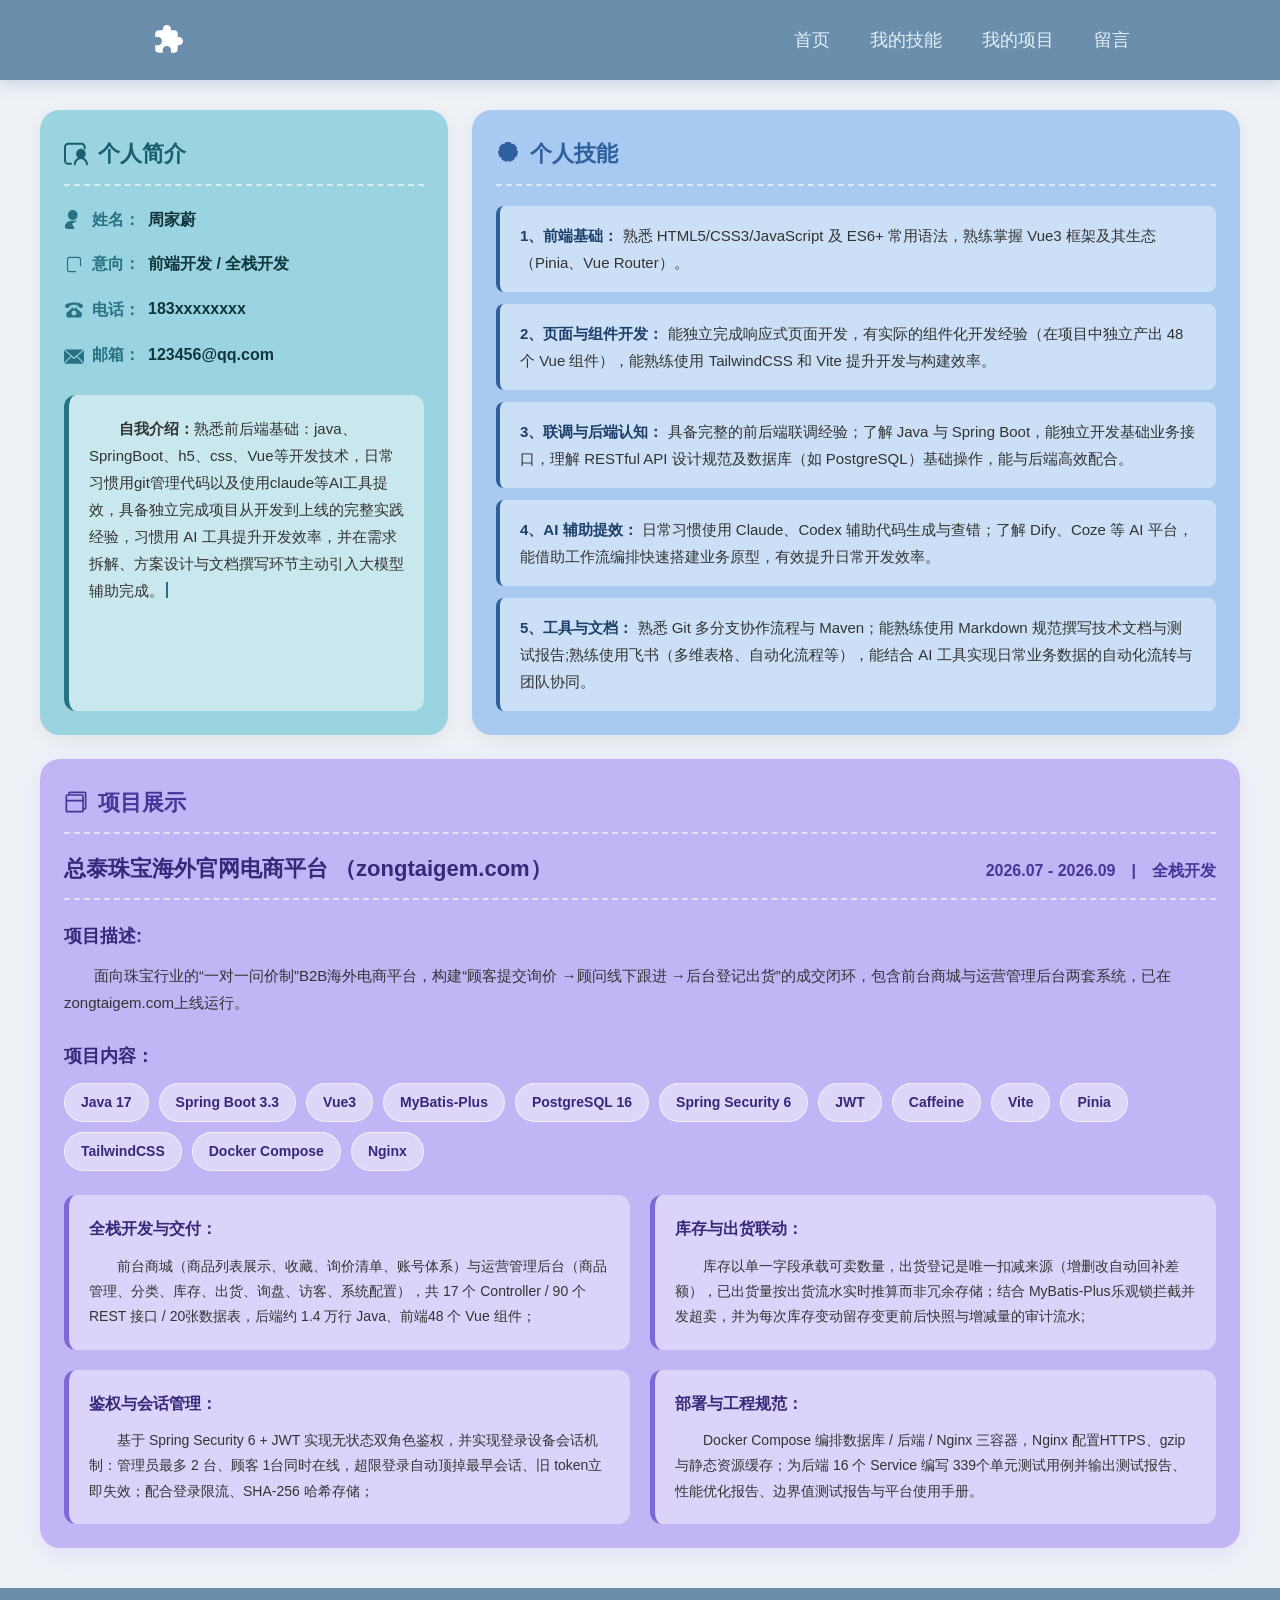
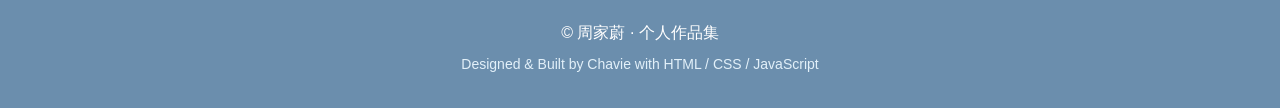
==== commit f7a13627: "换布局" ====
--- a/index.html
+++ b/index.html
@@ -1,28 +1,22 @@
 <!DOCTYPE html>
-<html lang="en">
+<html lang="zh-CN">
 
 <head>
     <meta charset="UTF-8">
     <meta name="viewport" content="width=device-width, initial-scale=1.0">
-    <title>个人作品集</title>
-    <script src="First_Work.js" defer></script>
+    <title>个人作品集 - 周家蔚</title>
     <link rel="stylesheet" href="First_Work.css">
-
 </head>
 
 <body>
 
-    <!-- 顶部导航栏 -->
+    <!-- 顶部导航 -->
     <header>
-        <!-- logo -->
-        <svg t="1792404704887" class="icon" viewBox="0 0 1024 1024" version="1.1" xmlns="http://www.w3.org/2000/svg"
-            p-id="7652" width="48" height="48">
+        <svg class="icon" viewBox="0 0 1024 1024" width="36" height="36">
             <path
                 d="M362.666667 874.666667h-106.666667a106.773333 106.773333 0 0 1-106.666667-106.666667v-106.666667h74.666667a117.333333 117.333333 0 0 0 0-234.666666H149.333333v-85.333334a106.773333 106.773333 0 0 1 106.666667-106.666666h106.666667V202.666667a117.333333 117.333333 0 0 1 234.666666 0V234.666667h85.333334a106.773333 106.773333 0 0 1 106.666666 106.666666v85.333334h32a117.333333 117.333333 0 1 1 0 234.666666H789.333333v106.666667a106.773333 106.773333 0 0 1-106.666666 106.666667h-85.333334v-74.666667a117.333333 117.333333 0 1 0-234.666666 0V874.666667z"
-                fill="#2F54EB" p-id="7653"></path>
+                fill="#FFFFFF"></path>
         </svg>
-
-        <!-- 导航栏 -->
         <ul>
             <li><a href="#home">首页</a></li>
             <li><a href="#program">我的技能</a></li>
@@ -34,151 +28,121 @@
     <!-- 内容区 -->
     <main>
 
-        <!-- 个人简介 -->
-        <section class="profile_section">
-
-            <div class="profile_wrap">
-                <!-- 左侧标题 -->
-                <p class="profile_title">
-                    <svg t="1792503653379" class="icon" viewBox="0 0 1094 1024" version="1.1"
-                        xmlns="http://www.w3.org/2000/svg" p-id="25993" width="25" height="25">
+        <div class="top-row">
+
+            <!-- 左侧：个人简介 -->
+            <section class="profile_section card-base">
+                <p class="section-title">
+                    <svg viewBox="0 0 1094 1024" width="24" height="24">
                         <path
                             d="M321.462474 914.493994H183.380227c-50.987581 0-92.565437-47.705119-92.565437-106.351778V198.260722c0-58.427829 41.577856-106.132947 92.565437-106.132947h620.823034c51.206412 0 92.565437 47.705119 92.565437 106.132947v58.64666a45.51681 45.51681 0 1 0 90.81479 0V198.479553c0-109.41541-82.280388-198.479553-183.380227-198.479553H183.380227C82.280388 0 0 89.064144 0 198.479553v609.881494c0 109.41541 82.280388 198.260722 183.380227 198.260722h138.082247a46.173303 46.173303 0 0 0 0-92.127775z"
-                            fill="#397AFF" p-id="25994"></path>
+                            fill="#1B5F6D"></path>
                         <path
-                            d="M183.380227 281.197603a46.173303 46.173303 0 0 0 0 92.346606h275.945663a46.173303 46.173303 0 0 0 0-92.346606zM390.394182 492.369344H183.380227a45.735641 45.735641 0 0 0-45.29798 45.954472 46.173303 46.173303 0 0 0 45.29798 46.392133h207.013955a46.173303 46.173303 0 0 0 0-92.346605z"
-                            fill="#96B8FF" p-id="25995"></path>
-                        <path
-                            d="M909.679716 687.128773a223.645097 223.645097 0 0 0 78.122603-169.812716 218.830819 218.830819 0 1 0-435.692162 0 224.30159 224.30159 0 0 0 77.46611 169.812716c-104.16347 60.178475-181.191918 180.973088-181.191918 288.200189a45.51681 45.51681 0 1 0 90.81479 0c0-93.003098 103.069316-235.461962 230.428853-235.461962S1000.056845 882.325864 1000.056845 975.328962a45.51681 45.51681 0 1 0 90.81479 0c0-107.664763-76.809618-228.678206-181.191919-288.200189z m-12.911018-169.156223a126.921875 126.921875 0 1 1-127.797199-130.423169 128.453691 128.453691 0 0 1 127.797199 129.766676z"
-                            fill="#397AFF" p-id="25996"></path>
+                            d="M909.679716 687.128773a223.645097 223.645097 0 0 0 78.122603-169.812716 218.830819 218.830819 0 1 0-435.692162 0 224.30159 224.30159 0 0 0 77.46611 169.812716c-104.16347 60.178475-181.191918 180.973088-181.191918 288.200189a45.51681 45.51681 0 1 0 90.81479 0c0-93.003098 103.069316-235.461962 230.428853-235.461962S1000.056845 882.325864 1000.056845 975.328962a45.51681 45.51681 0 1 0 90.81479 0c0-107.664763-76.809618-228.678206-181.191919-288.200189z"
+                            fill="#1B5F6D"></path>
                     </svg>
                     个人简介
                 </p>
 
-                <!-- 中间竖线 -->
-                <div class="profile_divider"></div>
-
-                <!-- 个人信息 -->
                 <ul class="profile_fields">
-
-                    <!-- 姓名 -->
-                    <li class="profile_item">
-                        <svg t="1792417954422" class="icon" viewBox="0 0 1024 1024" version="1.1"
-                            xmlns="http://www.w3.org/2000/svg" p-id="19035" width="25" height="25">
+                    <li class="profile_item">
+                        <svg viewBox="0 0 1024 1024" width="20" height="20">
                             <path
                                 d="M659.072698 558.545455l-38.632727 36.305454-180.130909 89.367273a32.116364 32.116364 0 0 0-15.36 46.545454l88.436363 170.356364 15.36 76.334545H371.421789c-183.854545 0-325.818182 0-325.818182-93.090909v-18.152727a325.818182 325.818182 0 0 1 325.818182-322.094545h191.767273a272.290909 272.290909 0 0 1 95.883636 14.429091zM448.221789 0A250.414545 250.414545 0 0 1 697.239971 253.207273a249.483636 249.483636 0 1 1-498.501818 0A250.414545 250.414545 0 0 1 448.221789 0z"
-                                fill="#A5C8F4" p-id="19036"></path>
-                            <path
-                                d="M522.229062 765.672727l75.403636 78.661818a39.098182 39.098182 0 0 1 11.170909 28.392728l-18.152727 110.778182a32.581818 32.581818 0 0 0 46.545455 35.84l93.090909-49.803637a37.236364 37.236364 0 0 1 28.392727 0l93.090909 49.803637c25.134545 14.429091 50.269091-6.981818 46.545455-35.84L883.421789 872.727273a23.272727 23.272727 0 0 1 10.705455-28.392728l75.403636-78.661818a34.909091 34.909091 0 0 0-18.152727-57.250909l-103.796364-13.963636c-11.170909 0-18.152727-7.447273-25.134545-18.152727l-46.545455-100.072728A31.185455 31.185455 0 0 0 743.785425 558.545455a32.116364 32.116364 0 0 0-28.858181 17.687272l-46.545455 100.072728a27.461818 27.461818 0 0 1-25.134545 18.152727l-104.261819 13.963636a32.581818 32.581818 0 0 0-16.756363 57.250909z"
-                                fill="#2589FF" p-id="19037"></path>
+                                fill="#287184"></path>
                         </svg>
                         <span class="profile_label">姓名：</span>
                         <span class="profile_value">周家蔚</span>
                     </li>
-
-                    <!-- 意向岗位 -->
-                    <li class="profile_item">
-                        <svg t="1792504507366" class="icon" viewBox="0 0 1024 1024" version="1.1"
-                            xmlns="http://www.w3.org/2000/svg" p-id="28072" width="25" height="25">
+                    <li class="profile_item">
+                        <svg viewBox="0 0 1024 1024" width="20" height="20">
                             <path
                                 d="M593.132 877.883h-305.23a138.24 138.24 0 0 1-138.24-138.24V231.975a138.634 138.634 0 0 1 138.24-138.633h449.772a138.634 138.634 0 0 1 138.24 138.633v315.077a29.538 29.538 0 0 1-59.077 0V231.975a78.77 78.77 0 0 0-78.77-78.769H287.903a78.77 78.77 0 0 0-78.77 78.77v507.667a78.77 78.77 0 0 0 78.77 78.77h305.23a29.538 29.538 0 1 1 0 59.076z"
-                                fill="#0079FE" p-id="28073"></path>
-                            <path
-                                d="M385.97 614.794l71.285-211.496-33.87-92.947a28.357 28.357 0 0 1 3.544-26.388 27.57 27.57 0 0 1 22.843-12.603h143.754a28.75 28.75 0 0 1 23.237 12.603 29.538 29.538 0 0 1 3.15 26.388l-33.476 92.947 70.892 211.496a29.145 29.145 0 0 1-11.421 33.477l-112.64 76.012a27.175 27.175 0 0 1-31.508 0l-105.157-75.618a29.932 29.932 0 0 1-10.634-33.083z m104.368-285.539l16.148 44.899h30.326l14.573-43.717zM446.228 614.4l72.074 51.988 78.769-52.776-60.653-180.381h-29.144zM905.846 859.372h-204.8a29.538 29.538 0 0 1 0-59.077h204.8a29.538 29.538 0 0 1 0 59.077z m0-120.517h-204.8a29.538 29.538 0 0 1 0-59.077h204.8a29.538 29.538 0 0 1 0 59.077z"
-                                fill="#0079FE" p-id="28074"></path>
-                        </svg>
-                        <span class="profile_label">意向岗位：</span>
+                                fill="#287184"></path>
+                        </svg>
+                        <span class="profile_label">意向：</span>
                         <span class="profile_value">前端开发 / 全栈开发</span>
                     </li>
-
-                    <!-- 电话 -->
-                    <li class="profile_item">
-                        <svg t="1792504564006" class="icon" viewBox="0 0 1024 1024" version="1.1"
-                            xmlns="http://www.w3.org/2000/svg" p-id="34089" width="25" height="25">
-                            <path
-                                d="M813.511 398.222C716.8 369.778 756.622 307.2 699.733 284.444 603.023 244.622 512 244.622 512 244.622s-91.022 0-187.733 39.822c-56.89 22.756-22.756 85.334-113.778 113.778-102.4 34.134-153.6-17.066-153.6-73.955 0-39.823 22.755-85.334 73.955-113.778C261.69 130.844 512 130.844 512 130.844s250.311 0 381.156 73.956c51.2 34.133 73.955 79.644 73.955 119.467 0 56.889-51.2 108.089-153.6 73.955z m-432.355-28.444h68.266v68.266h130.845v-68.266h68.266v68.266L910.223 665.6v153.6c0 45.511-45.512 73.956-91.023 73.956H210.489c-45.511 0-85.333-34.134-85.333-73.956V665.6l261.688-227.556v-68.266zM512 796.444c68.267 0 130.844-56.888 130.844-130.844 0-68.267-56.888-130.844-130.844-130.844-68.267 0-130.844 56.888-130.844 130.844 0 73.956 62.577 130.844 130.844 130.844z m0 0"
-                                fill="#4B9AFC" p-id="34090"></path>
+                    <li class="profile_item">
+                        <svg viewBox="0 0 1024 1024" width="20" height="20">
+                            <path
+                                d="M813.511 398.222C716.8 369.778 756.622 307.2 699.733 284.444 603.023 244.622 512 244.622 512 244.622s-91.022 0-187.733 39.822c-56.89 22.756-22.756 85.334-113.778 113.778-102.4 34.134-153.6-17.066-153.6-73.955 0-39.823 22.755-85.334 73.955-113.778C261.69 130.844 512 130.844 512 130.844s250.311 0 381.156 73.956c51.2 34.133 73.955 79.644 73.955 119.467 0 56.889-51.2 108.089-153.6 73.955z m-432.355-28.444h68.266v68.266h130.845v-68.266h68.266v68.266L910.223 665.6v153.6c0 45.511-45.512 73.956-91.023 73.956H210.489c-45.511 0-85.333-34.134-85.333-73.956V665.6l261.688-227.556v-68.266zM512 796.444c68.267 0 130.844-56.888 130.844-130.844 0-68.267-56.888-130.844-130.844-130.844-68.267 0-130.844 56.888-130.844 130.844 0 73.956 62.577 130.844 130.844 130.844z"
+                                fill="#287184"></path>
                         </svg>
                         <span class="profile_label">电话：</span>
-                        <a class="profile_value" href="tel:138xxxxxxxx">138xxxxxxxx</a>
-                    </li>
-
-                    <!-- 邮箱 -->
-                    <li class="profile_item">
-                        <svg t="1792504593896" class="icon" viewBox="0 0 1024 1024" version="1.1"
-                            xmlns="http://www.w3.org/2000/svg" p-id="35129" width="25" height="25">
+                        <a class="profile_value" href="tel:138xxxxxxxx">183xxxxxxxx</a>
+                    </li>
+                    <li class="profile_item">
+                        <svg viewBox="0 0 1024 1024" width="20" height="20">
                             <path
                                 d="M512 589.44L36.096 180.48c2.56-0.576 4.864-1.664 7.488-1.664H980.48c1.6 0 4.992 1.152 7.552 1.6L512 589.44z m510.976-352.384v614.784c0 3.84-1.152 7.168-2.048 10.688l-337.92-348.544L1020.416 224c1.344 4.16 2.56 8.448 2.56 13.056zM3.584 223.936L341.12 513.984 3.2 862.528c-0.832-3.456-2.112-6.848-2.112-10.688V237.056c0-4.672 1.28-8.896 2.56-13.12z m646.528 328.896l340.736 351.36c-3.392 0.896-6.72 2.176-10.432 2.176H43.584c-3.584 0-6.912-1.28-10.24-2.176l340.672-351.36 124.352 106.88a20.672 20.672 0 0 0 27.264 0l124.48-106.88z"
-                                fill="#51A9FF" p-id="35130"></path>
+                                fill="#287184"></path>
                         </svg>
                         <span class="profile_label">邮箱：</span>
                         <a class="profile_value" href="mailto:123456@qq.com">123456@qq.com</a>
                     </li>
                 </ul>
-            </div>
-
-            <!-- 自我介绍 -->
-            <div class="info">
-                <svg t="1792412472788" class="icon" viewBox="0 0 1024 1024" version="1.1"
-                    xmlns="http://www.w3.org/2000/svg" p-id="11012" width="35" height="35">
-                    <path
-                        d="M242.578773 737.28H411.921067c28.398933 0 51.432107-23.251627 51.432106-51.923627v-169.028266c0-28.672-23.01952-51.909973-51.432106-51.909974h-77.550934c-14.527147 0-26.187093-12.41088-25.750186-27.060906 2.70336-90.35776 6.403413-147.305813 75.3664-190.99648 12.055893-7.61856 17.24416-22.97856 10.922666-35.826347l-2.512213-5.106347c-5.952853-12.0832-20.179627-17.558187-32.467627-12.260693C227.874133 250.197333 191.146667 311.814827 191.146667 464.418133v220.93824c0 28.672 23.033173 51.923627 51.432106 51.923627z m369.513814 0h169.32864C809.82016 737.28 832.853333 714.028373 832.853333 685.356373v-169.028266c0-28.672-23.033173-51.909973-51.432106-51.909974h-77.550934c-14.527147 0-26.187093-12.41088-25.750186-27.060906 2.689707-90.35776 6.38976-147.305813 75.3664-190.99648 12.04224-7.61856 17.24416-22.97856 10.922666-35.826347l-2.512213-5.106347c-5.952853-12.0832-20.179627-17.558187-32.467627-12.260693-132.05504 57.029973-168.768853 118.647467-168.768853 271.250773v220.93824c0 28.672 23.01952 51.923627 51.432107 51.923627z"
-                        fill="#DCE3FF" p-id="11013"></path>
-                </svg>
-                <span id="typing"
-                    data-text="自我介绍：熟悉前后端基础：java、SpringBoot、h5、css、Vue等开发技术，日常习惯用git管理代码以及使用claude等AI工具提效，具备独立完成项目从开发到上线的完整实践经验，习惯用 AI 工具提升开发效率，并在需求拆解、方案设计与文档撰写环节主动引入大模型辅助完成"></span><span
-                    class="cursor"></span>
-            </div>
-
-        </section>
-
-
-
-        <!-- 技能卡片区 -->
-        <div class="skill">
-            <p>
-                <svg t="1792417775880" class="icon" viewBox="0 0 1024 1024" version="1.1"
-                    xmlns="http://www.w3.org/2000/svg" p-id="13357" width="25" height="25">
-                    <path
-                        d="M930.926254 408.920354v-5.663717a37.758112 37.758112 0 0 0-15.858407-28.318584l-47.952803-33.227139 29.451328-51.728613a37.758112 37.758112 0 0 0 1.887905-32.471977 425.533923 425.533923 0 0 0-139.705014-176.707964 37.758112 37.758112 0 0 0-32.849558-5.286136l-55.882006 17.368732L648.495575 37.758112a37.758112 37.758112 0 0 0-24.165192-21.899705 412.696165 412.696165 0 0 0-224.660766 0A37.758112 37.758112 0 0 0 375.504425 37.758112l-21.522124 55.126844L298.100295 75.516224a37.758112 37.758112 0 0 0-32.471976 5.286136A423.646018 423.646018 0 0 0 125.545723 257.510324a37.758112 37.758112 0 0 0 1.887905 32.471977l29.451328 51.728613-47.952803 33.227139a37.758112 37.758112 0 0 0-15.480826 27.941003v19.634218a424.778761 424.778761 0 0 0 50.595871 201.628319 37.758112 37.758112 0 0 0 26.808259 18.879056l57.392331 8.684366-5.286136 58.147492a37.758112 37.758112 0 0 0 12.082596 29.828909 415.339233 415.339233 0 0 0 203.516224 98.926254h6.418879A37.758112 37.758112 0 0 0 469.899705 830.678466l41.911504-37.758112 42.289086 37.758112a37.758112 37.758112 0 0 0 30.961652 9.439528 415.339233 415.339233 0 0 0 203.516224-98.926254 34.737463 34.737463 0 0 0 12.082596-29.828908l-4.153392-58.147493 57.769911-11.327433a37.758112 37.758112 0 0 0 26.430679-18.879056 425.156342 425.156342 0 0 0 50.973451-201.628319c-0.377581-3.39823-0.377581-6.041298-0.755162-12.460177z m-419.115045 211.067847a200.873156 200.873156 0 1 1 200.873157-200.495576 200.495575 200.495575 0 0 1-200.873157 200.495576z"
-                        fill="#4E8CEE" p-id="13358"></path>
-                    <path
-                        d="M797.262537 782.725664a445.168142 445.168142 0 0 1-203.138643 93.262537 37.758112 37.758112 0 0 1-12.837758 0l31.716814 120.448377a40.778761 40.778761 0 0 0 30.961652 26.80826h7.174041a41.533923 41.533923 0 0 0 30.961652-14.348083L739.115044 943.952802l106.477876 26.053098a37.758112 37.758112 0 0 0 42.666667-13.970502 40.778761 40.778761 0 0 0 0-46.820059zM443.846608 876.743363h-6.796461a447.811209 447.811209 0 0 1-209.557522-98.171092l-92.884955 132.908555a37.758112 37.758112 0 0 0 43.044247 58.902655l106.100295-26.430679 56.637169 65.321534a41.156342 41.156342 0 0 0 30.961651 14.725664h8.306785a40.40118 40.40118 0 0 0 30.20649-28.318584l35.115044-118.182891z"
-                        fill="#A6C5F6" p-id="13359"></path>
-                </svg>
-                <b>个人技能：</b>
-            </p>
-            <ul>
-                <li><strong>1、前端基础：</strong> 熟悉 HTML5/CSS3/JavaScript 及 ES6+ 常用语法，熟练掌握 Vue3 框架及其生态（Pinia、Vue Router）。
-                </li>
-                <li><strong>2、页面与组件开发</strong>：能独立完成响应式页面开发，有实际的组件化开发经验（在项目中独立产出 48 个 Vue 组件），能熟练使用 TailwindCSS 和 Vite
-                    提升开发与构建效率。</li>
-                <li><strong>3、联调与后端认知：</strong>具备完整的前后端联调经验；了解 Java 与 Spring Boot，能独立开发基础业务接口，理解 RESTful API 设计规范及数据库（如
-                    PostgreSQL）基础操作，能与后端高效配合。</li>
-                <li><strong>4、AI 辅助提效：</strong>日常习惯使用 Claude、Codex 辅助代码生成与查错；了解 Dify、Coze 等 AI
-                    平台，能借助工作流编排快速搭建业务原型，有效提升日常开发效率。</li>
-                <li><strong>5、工具与文档</strong> ：熟悉 Git 多分支协作流程与 Maven；能熟练使用 Markdown 规范撰写技术文档与测试报告;熟练使用飞书（多维表格、自动化流程等），能结合
-                    AI 工具实现日常业务数据的自动化流转与团队协同。</li>
-            </ul>
+
+                <!-- 自我介绍 -->
+                <div class="info">
+                    <p>
+                        <strong>自我介绍：</strong>熟悉前后端基础：java、SpringBoot、h5、css、Vue等开发技术，日常习惯用git管理代码以及使用claude等AI工具提效，具备独立完成项目从开发到上线的完整实践经验，习惯用
+                        AI 工具提升开发效率，并在需求拆解、方案设计与文档撰写环节主动引入大模型辅助完成。<span class="cursor"></span>
+                    </p>
+                </div>
+            </section>
+
+            <!-- 右侧：个人技能 -->
+            <div class="skill card-base">
+                <p class="section-title">
+                    <svg viewBox="0 0 1024 1024" width="24" height="24">
+                        <path
+                            d="M930.926254 408.920354v-5.663717a37.758112 37.758112 0 0 0-15.858407-28.318584l-47.952803-33.227139 29.451328-51.728613a37.758112 37.758112 0 0 0 1.887905-32.471977 425.533923 425.533923 0 0 0-139.705014-176.707964 37.758112 37.758112 0 0 0-32.849558-5.286136l-55.882006 17.368732L648.495575 37.758112a37.758112 37.758112 0 0 0-24.165192-21.899705 412.696165 412.696165 0 0 0-224.660766 0A37.758112 37.758112 0 0 0 375.504425 37.758112l-21.522124 55.126844L298.100295 75.516224a37.758112 37.758112 0 0 0-32.471976 5.286136A423.646018 423.646018 0 0 0 125.545723 257.510324a37.758112 37.758112 0 0 0 1.887905 32.471977l29.451328 51.728613-47.952803 33.227139a37.758112 37.758112 0 0 0-15.480826 27.941003v19.634218a424.778761 424.778761 0 0 0 50.595871 201.628319 37.758112 37.758112 0 0 0 26.808259 18.879056l57.392331 8.684366-5.286136 58.147492a37.758112 37.758112 0 0 0 12.082596 29.828909 415.339233 415.339233 0 0 0 203.516224 98.926254h6.418879A37.758112 37.758112 0 0 0 469.899705 830.678466l41.911504-37.758112 42.289086 37.758112a37.758112 37.758112 0 0 0 30.961652 9.439528 415.339233 415.339233 0 0 0 203.516224-98.926254 34.737463 34.737463 0 0 0 12.082596-29.828908l-4.153392-58.147493 57.769911-11.327433a37.758112 37.758112 0 0 0 26.430679-18.879056 425.156342 425.156342 0 0 0 50.973451-201.628319c-0.377581-3.39823-0.377581-6.041298-0.755162-12.460177z"
+                            fill="#2E5F9E"></path>
+                    </svg>
+                    个人技能
+                </p>
+                <ul>
+                    <li>
+                        <strong>1、前端基础：</strong>
+                        熟悉 HTML5/CSS3/JavaScript 及 ES6+ 常用语法，熟练掌握 Vue3 框架及其生态（Pinia、Vue
+                        Router）。
+                    </li>
+                    <li>
+                        <strong>2、页面与组件开发：</strong>
+                        能独立完成响应式页面开发，有实际的组件化开发经验（在项目中独立产出 48 个 Vue 组件），能熟练使用 TailwindCSS 和
+                        Vite 提升开发与构建效率。
+                    </li>
+                    <li>
+                        <strong>3、联调与后端认知：</strong>
+                        具备完整的前后端联调经验；了解 Java 与 Spring Boot，能独立开发基础业务接口，理解 RESTful API 设计规范及数据库（如
+                        PostgreSQL）基础操作，能与后端高效配合。
+                    </li>
+                    <li>
+                        <strong>4、AI 辅助提效：</strong>
+                        日常习惯使用 Claude、Codex 辅助代码生成与查错；了解 Dify、Coze 等 AI 平台，能借助工作流编排快速搭建业务原型，有效提升日常开发效率。
+                    </li>
+                    <li>
+                        <strong>5、工具与文档：</strong>
+                        熟悉 Git 多分支协作流程与 Maven；能熟练使用 Markdown 规范撰写技术文档与测试报告;熟练使用飞书（多维表格、自动化流程等），能结合 AI
+                        工具实现日常业务数据的自动化流转与团队协同。
+                    </li>
+                </ul>
+            </div>
+
         </div>
 
-
-        <!-- 项目展示区 -->
+        <!-- 底部：项目展示区 -->
         <div class="program">
-            <!-- 小标题 -->
-            <p><svg t="1792417872765" class="icon" viewBox="0 0 1024 1024" version="1.1"
-                    xmlns="http://www.w3.org/2000/svg" p-id="15295" width="25" height="25">
+            <p class="section-title">
+                <svg viewBox="0 0 1024 1024" width="24" height="24">
                     <path
                         d="M883 64H251c-41.9 0-76 34.1-76 76v36h-35c-41.9 0-76 34.1-76 76v632c0 41.9 34.1 76 76 76h632c41.9 0 76-34.1 76-76v-36h35c41.9 0 76-34.1 76-76V140c0-41.9-34.1-76-76-76zM136 252c0-2.1 1.9-4 4-4h632c2.1 0 4 1.9 4 4v164c0 2.1-1.9 4-4 4H140c-2.1 0-4-1.9-4-4V252z m636 636H140c-2.1 0-4-1.9-4-4V491.9c1.3 0.1 2.7 0.1 4 0.1h632c1.3 0 2.7 0 4-0.1V884c0 2.1-1.9 4-4 4z m115-116c0 2.1-1.9 4-4 4h-35V252c0-41.9-34.1-76-76-76H247v-36c0-2.1 1.9-4 4-4h632c2.1 0 4 1.9 4 4v632z"
-                        fill="#0066FF" p-id="15296"></path>
-                    <path
-                        d="M202 370h349c19.9 0 36-16.1 36-36s-16.1-36-36-36H202c-19.9 0-36 16.1-36 36s16.1 36 36 36zM664 334c0 19.882 16.118 36 36 36s36-16.118 36-36-16.118-36-36-36-36 16.118-36 36z"
-                        fill="#99C2FF" p-id="15297"></path>
+                        fill="#483599"></path>
                 </svg>
-                <b>项目展示：</b>
+                项目展示
             </p>
 
-            <!-- 项目标题 -->
             <div class="program_header">
                 <h3 class="program_name">总泰珠宝海外官网电商平台 （zongtaigem.com）</h3>
                 <div class="program_meta">
@@ -188,13 +152,11 @@
                 </div>
             </div>
 
-            <!-- 项目描述 -->
             <div class="program_block">
                 <h4>项目描述:</h4>
                 <p>面向珠宝行业的“一对一问价制”B2B海外电商平台，构建“顾客提交询价 →顾问线下跟进 →后台登记出货”的成交闭环，包含前台商城与运营管理后台两套系统，已在 zongtaigem.com上线运行。</p>
             </div>
 
-            <!-- 项目内容 -->
             <div class="program_block">
                 <h4>项目内容：</h4>
                 <div class="tech_tags">
@@ -214,43 +176,29 @@
                 </div>
             </div>
 
-            <!-- 内容分点 -->
             <div class="program_cards">
                 <div class="program_card">
                     <h4>全栈开发与交付：</h4>
-                    <p>前台商城（商品列表展示、收藏、询价清单、账号体系）与运营管理后台（商品管理、分类、库存、出货、询盘、访客、系统配置），共 17 个 Controller /
-                        90 个REST 接口 / 20张数据表，后端约 1.4 万行 Java、前端48 个 Vue 组件；</p>
-                </div>
-
+                    <p>前台商城（商品列表展示、收藏、询价清单、账号体系）与运营管理后台（商品管理、分类、库存、出货、询盘、访客、系统配置），共 17 个 Controller / 90 个REST 接口 /
+                        20张数据表，后端约 1.4 万行 Java、前端48 个 Vue 组件；</p>
+                </div>
                 <div class="program_card">
                     <h4>库存与出货联动：</h4>
-                    <p>库存以单一字段承载可卖数量，出货登记是唯一扣减来源（增删改自动回补差额），已出货量按出货流水实时推算而非冗余存储；结合 MyBatis-Plus乐观锁（商品与 SKU 双表
-                        version字段）拦截并发超卖，并为每次库存变动留存变更前后快照与增减量的审计流水;</p>
-                </div>
-
+                    <p>库存以单一字段承载可卖数量，出货登记是唯一扣减来源（增删改自动回补差额），已出货量按出货流水实时推算而非冗余存储；结合
+                        MyBatis-Plus乐观锁拦截并发超卖，并为每次库存变动留存变更前后快照与增减量的审计流水;</p>
+                </div>
                 <div class="program_card">
                     <h4>鉴权与会话管理：</h4>
-                    <p>基于 Spring Security 6 + JWT 实现无状态双角色鉴权（管理员 / 顾客），并实现登录设备会话机制：管理员最多 2 台、顾客 1台同时在线，超限登录自动顶掉最早会话、旧
-                        token立即失效；配合登录限流、SHA-256 哈希存储且限次（每日5次）锁定的邮箱验证码，以及生产环境强制关闭接口文档、敏感配置外置校验；</p>
-                </div>
-
+                    <p>基于 Spring Security 6 + JWT 实现无状态双角色鉴权，并实现登录设备会话机制：管理员最多 2 台、顾客 1台同时在线，超限登录自动顶掉最早会话、旧
+                        token立即失效；配合登录限流、SHA-256 哈希存储；</p>
+                </div>
                 <div class="program_card">
                     <h4>部署与工程规范：</h4>
                     <p>Docker Compose 编排数据库 / 后端 / Nginx 三容器，Nginx 配置HTTPS、gzip 与静态资源缓存；为后端 16 个 Service 编写
                         339个单元测试用例并输出测试报告、性能优化报告、边界值测试报告与平台使用手册。</p>
                 </div>
             </div>
-
-
         </div>
-
-
-
-
-
-
-
-
 
     </main>
 
@@ -260,7 +208,6 @@
         <p class="footer-sub">Designed &amp; Built by Chavie with HTML / CSS / JavaScript</p>
     </footer>
 
-
 </body>
 
 </html>
--- a/First_Work.css
+++ b/First_Work.css
@@ -1,549 +1,411 @@
- /* 全局盒模型 */
- * {
-     margin: 0;
-     padding: 0;
-     box-sizing: border-box;
- }
-
- body {
-     color: black;
-    background-color: #F4F5F7;
- }
-
- /*---------------- 顶部导航栏---------------- */
- header {
-     height: 100px;
-     top: 0;
-     background-color: #FAFAFA;
-     /* 让 logo 和导航在一行 */
-     display: flex;
-     /* 垂直居中 */
-     align-items: center;
-     /* 左右留白 */
-     padding: 0 150px;
-     /* logo 靠左，导航靠右 */
-     justify-content: space-between;
-     /* 导航栏固定顶部 */
-     position: sticky;
-     /* 防止被卡片盖住 */
-     z-index: 100;
- }
-
- header ul {
-     /* 让 li 横向排列 */
-     display: flex;
-     align-items: center;
-     /* 菜单项间距 */
-     gap: 40px;
-     /* 去掉小圆点 */
-     list-style: none;
- }
-
- header ul li a {
-     /* 去掉下划线 */
-     text-decoration: none;
-     font-size: 25px;
-
- }
-
- header ul li a:hover {
-     color: #6A809B;
- }
-
-
- /* ------------------内容栏------------------- */
- main {
-     margin: 20px 0;
-     padding: 0 150px;
-     line-height: 1.8;
- }
-
- /* ----------------个人简介卡片---------------- */
- section {
-     border-radius: 20px;
-     margin: 0 0 20px;
-     padding: 20px;
-     background-color: #a4b4f4;
-     box-shadow: 0 4px 12px royalblue;
-     transition: background-color 0.5s ease;
- }
-
- section:hover {
-     background-color: #95a7f0;
-     /* color: #fff; */
- }
-
- .profile_section {
-     display: flex;
-     flex-direction: row;
-     align-items: stretch;
-     /* 左右等高 */
-     gap: 24px;
- }
-
- .profile_wrap {
-     flex: 1;
-     min-width: 0;
-     display: flex;
-     flex-direction: row;
-     align-items: stretch;
-     gap: 24px;
- }
-
- /* --------左侧标题块-------- */
- .profile_title {
-     flex: 0 0 auto;
-     padding: 20px 24px;
-     background-color: #a9bafd;
-     color: #fff;
-     border-radius: 10px;
-     display: flex;
-     align-items: center;
-     justify-content: center;
-     gap: 8px;
-     line-height: 1.2;
-     text-align: center;
-     white-space: nowrap;
- }
-
- .profile_title svg {
-     flex-shrink: 0;
- }
-
-
- /* --------中间竖线-------- */
- .profile_divider {
-     flex: 0 0 2px;
-     align-self: stretch;
-     background-color: #5897e3;
-     border-radius: 2px;
- }
-
- /* ------右侧信息列表------ */
- .profile_fields {
-     flex: 1;
-     min-width: 0;
-     display: flex;
-     flex-direction: column;
-     justify-content: center;
-     gap: 16px;
-     list-style: none;
- }
-
- .profile_item {
-     display: flex;
-     align-items: center;
-     gap: 10px;
-     font-size: 20px;
-     line-height: 1.6;
- }
-
- .profile_item svg {
-     flex-shrink: 0;
- }
-
- .profile_label {
-     flex-shrink: 0;
-     color: #0374ff;
-     font-weight: 600;
- }
-
- .profile_value {
-     color: #1a1a1a;
-     word-break: break-word;
- }
-
- /* 电话、邮箱链接 */
- a.profile_value {
-     color: #1a1a1a;
-     text-decoration: none;
-     border-bottom: 1px dashed transparent;
-     transition: color 0.2s, border-color 0.2s;
- }
-
- a.profile_value:hover {
-     color: #6A809B;
-     border-bottom-color: #6A809B;
- }
-
- /* --------自我介绍-------- */
- .info {
-     flex: 1;
-     font-size: 20px;
-     min-height: 200px;
-     /* 防止打字过程高度抖动 */
-     padding: 20px 24px;
-     background-color: #c3cdf5;
-     border-radius: 20px;
-     transition: background-color 0.5s ease;
-     /* 关键：在 section 内不需要下边距 */
-     margin-bottom: 0;
- }
-
- /* 打字光标 */
- .cursor {
-     display: inline-block;
-     width: 2px;
-     height: 1.1em;
-     margin-left: 2px;
-     background: #6A809B;
-     vertical-align: -0.15em;
-     animation: blink 0.8s step-end infinite;
- }
-
- @keyframes blink {
-     50% {
-         opacity: 0;
-     }
- }
-
- .cursor.done {
-     animation: none;
-     opacity: 0;
- }
-
- /* 技能和项目小标题 */
- .program p,
- .skill p {
-     display: flex;
-     align-items: center;
-     gap: 8px;
-     margin-bottom: 12px;
- }
-
- /* ----------------个人技能卡片区---------------- */
- .skill {
-     font-size: 20px;
-     /* 文字不贴边 */
-     padding: 20px 24px;
-     margin-bottom: 24px;
-     background-color: #cce1ff;
-     border-radius: 20px;
-     /* 悬停上浮 */
-     /* transition: transform 0.3s ease, box-shadow 0.3s ease; */
- }
-
- /* .skill :hover {
-     box-shadow: 0 10px 20px rgba(0, 0, 0, 0.2);
- } */
-
- .skill p {
-     border-radius: 10px;
-     padding: 8px 12px;
- }
-
- .skill ul {
-     border-radius: 15px;
- }
-
- .skill ul li {
-     list-style: none;
-     background-color: #bcd6fb;
-     transition: transform 0.5s ease, box-shadow 0.3s ease;
-     border-radius: 10px;
-     /* 每条技能像小卡片 */
-     padding: 8px 12px;
-     /* 条与条之间留缝 */
-     margin-bottom: 8px;
- }
-
- .skill ul li:hover {
-     background-color:#adcdf9;
-     box-shadow: 0 10px 20px rgba(0, 0, 0, 0.2);
- }
-
- /* ----------------项目展示区---------------- */
- .program {
-     font-size: 20px;
-     border-radius: 20px;
-     background-color: #e2e3e6;
-     padding: 20px 24px;
-     margin-bottom: 24px;
- }
-
- .program_header {
-     display: flex;
-     /* 一行放不下时允许换行，窄屏不会溢出 */
-     flex-wrap: wrap;
-     /* 基线对齐，文字大小不同时底部对齐更自然 */
-     align-items: baseline;
-     gap: 12px;
-     padding-bottom: 10px;
-     margin-bottom: 16px;
-     border-bottom: 2px solid #c3cdf5;
- }
-
- .program_name {
-     font-size: 20px;
-     color: #6A809B;
-     line-height: 1.4;
- }
-
- .program_meta {
-     display: flex;
-     gap: 16px;
-     font-size: 20px;
-     color: #525252;
-     /* 自动占满左侧剩余空间，把时间和岗位推到最右边 */
-     margin-left: auto;
- }
-
- /* 描述、技术栈这类整行块 */
- .program_block {
-     margin-bottom: 16px;
- }
-
- .program_block h4 {
-     font-size: 17px;
-     color: #6A809B;
-     margin-bottom: 8px;
- }
-
- .program_block p {
-     font-size: 18px;
-     line-height: 1.8;
-     color: #333;
-     text-indent: 2em;
- }
-
- /* 技术栈标签容器 */
- .tech_tags {
-     /* 标签横向排列 */
-     display: flex;
-     /* 一行放不下自动换行 */
-     flex-wrap: wrap;
-     gap: 8px;
- }
-
- /* 单个技术标签 */
- .tech_tags span {
-     padding: 4px 12px;
-     background-color: #e0e7ff;
-     color: #6A809B;
-     border-radius: 20px;
-     /* 大圆角，形成胶囊形状 */
-     font-size: 18px;
-     line-height: 1.6;
- }
-
-
- /* 项目内容卡片容器 */
- .program_cards {
-     display: flex;
-     /* 卡片用 flex 排列 */
-     flex-wrap: wrap;
-     /* 一行放不下自动换行，实现两列效果 */
-     gap: 16px;
-
- }
-
- .program_cards h4 {
-     font-size: 17px;
-     color: #6A809B;
-     margin-bottom: 8px;
- }
-
- /* 单个内容卡片 */
- .program_card {
-     flex: 1 1 calc(50% - 8px);
-     min-width: 260px;
-     background-color: #f5f7ff;
-     border-radius: 12px;
-     padding: 16px;
-     border-left: 6px solid #6A809B;
-
- }
-
- .program_card h4 {
-     font-size: 17px;
-     color: #6A809B;
-     margin-bottom: 8px;
- }
-
- .program_card p {
-     font-size: 17px;
-     line-height: 1.8;
-     color: #333;
-     text-indent: 2em;
- }
-
-
-
-
- /* ----------------底部导航栏---------------- */
- footer {
-     height: 150px;
-     margin-top: 10px;
-     padding: 20px;
-     font-size: 25px;
-     background-color: rgb(107, 107, 180);
-     text-align: center;
-     display: flex;
-     flex-direction: column;
-     align-items: center;
-     justify-content: center;
- }
-
- .copyright {
-     font-size: 16px;
-     color: #fff;
-     line-height: 1.6;
- }
-
- .footer-sub {
-     font-size: 14px;
-     color: rgba(255, 255, 255, 0.75);
-     /* 半透明白，弱化副标题 */
-     line-height: 1.6;
- }
-
- /* 响应式布局 */
- /* ---------- 平板 ≤1024px ---------- */
- @media (max-width: 1024px) {
-     header {
-         padding: 0 40px;
-     }
-
-     main {
-         padding: 0 40px;
-     }
-
-     header ul {
-         gap: 24px;
-     }
-
-     header ul li a {
-         font-size: 20px;
-     }
-
-     .skill,
-     .program,
-     section {
-         font-size: 20px;
-     }
- }
-
- /* ---------- 手机 ≤768px ---------- */
- @media (max-width: 768px) {
-     header {
-         height: auto;
-         padding: 12px 20px;
-         flex-wrap: wrap;
-         /* 放不下就换行 */
-         gap: 12px;
-     }
-
-     header ul {
-         gap: 16px;
-         flex-wrap: wrap;
-     }
-
-     header ul li a {
-         font-size: 16px;
-     }
-
-     header .icon {
-         width: 36px;
-         height: 36px;
-     }
-
-     main {
-         padding: 0 16px;
-     }
-
-     .profile_section {
-         flex-direction: column;
-         /* 上下排列 */
-         gap: 16px;
-     }
-
-     .profile_wrap {
-         flex-direction: column;
-         /* 左侧内部也上下排 */
-         gap: 16px;
-     }
-
-     .info {
-         min-height: auto;
-         /* 手机上不需要固定最小高度 */
-     }
-
-     .skill,
-     .program,
-     section,
-     footer {
-         font-size: 16px;
-     }
-
-     .skill,
-     .program,
-     section {
-         padding: 16px;
-     }
-
-     section {
-         min-height: 0;
-         margin-bottom: 16px;
-     }
-
-     .skill ul li {
-         padding: 8px 10px;
-         margin-bottom: 6px;
-     }
-
-
-     .profile_title {
-         width: 100%;
-         padding: 12px;
-     }
-
-     .profile_divider {
-         flex: 0 0 auto;
-         width: 100%;
-         height: 2px;
-     }
-
-     .profile_fields {
-         gap: 12px;
-     }
-
-     .profile_item {
-         font-size: 16px;
-     }
- }
-
- /* ---------- 小手机 ≤480px ---------- */
- @media (max-width: 480px) {
-     header ul {
-         gap: 10px;
-     }
-
-     header ul li a {
-         font-size: 14px;
-     }
-
-     .info,
-     .skill,
-     .program,
-     section {
-         padding: 12px;
-         border-radius: 12px;
-     }
-
-     .skill,
-     .program,
-     section,
-     footer {
-         font-size: 14px;
-     }
-
-     .profile_item {
-         font-size: 14px;
-         gap: 8px;
-     }
-
-     .profile_item svg {
-         width: 20px;
-         height: 20px;
-     }
- }+/* ================= 全局设定 ================= */
+* {
+    margin: 0;
+    padding: 0;
+    box-sizing: border-box;
+}
+
+body {
+    color: #333333;
+    background-color: #EEF2F7;
+    font-family: -apple-system, BlinkMacSystemFont, "Segoe UI", Roboto, "Helvetica Neue", Arial, sans-serif;
+    line-height: 1.8;
+}
+
+/* ================= 顶部导航栏 ================= */
+header {
+    height: 80px;
+    background-color: #6B8EAD;
+    display: flex;
+    align-items: center;
+    justify-content: space-between;
+    padding: 0 150px;
+    position: sticky;
+    top: 0;
+    z-index: 100;
+    box-shadow: 0 4px 15px rgba(107, 142, 173, 0.3);
+}
+
+header ul {
+    display: flex;
+    gap: 40px;
+    list-style: none;
+}
+
+header ul li a {
+    text-decoration: none;
+    font-size: 18px;
+    color: #E2F0F9;
+    transition: color 0.3s;
+    font-weight: 500;
+}
+
+header ul li a:hover {
+    color: #FFFFFF;
+}
+
+/* ================= 内容容器 ================= */
+main {
+    max-width: 1400px;
+    margin: 30px auto;
+    padding: 0 40px;
+}
+
+/* 通用卡片样式 */
+.card-base {
+    border-radius: 20px;
+    padding: 24px;
+    box-shadow: 0 6px 20px rgba(0, 0, 0, 0.06);
+    transition: transform 0.3s ease, box-shadow 0.3s ease;
+}
+
+/* 通用标题样式 */
+.section-title {
+    display: flex;
+    align-items: center;
+    gap: 10px;
+    font-size: 22px;
+    font-weight: bold;
+    margin-bottom: 20px;
+    padding-bottom: 10px;
+    /* 白色虚线 */
+    border-bottom: 2px dashed rgba(255, 255, 255, 0.6);
+}
+
+/* ================= 顶部 1:2 分栏布局 ================= */
+.top-row {
+    display: flex;
+    gap: 24px;
+    align-items: stretch;
+    margin-bottom: 24px;
+}
+
+/* ---------------- 左侧：个人简介 (占比 1) ---------------- */
+.profile_section {
+    flex: 1;
+    display: flex;
+    flex-direction: column;
+    background-color: #9AD4E0;
+}
+
+.profile_section .section-title {
+    color: #1B5F6D;
+}
+
+.profile_fields {
+    list-style: none;
+    display: flex;
+    flex-direction: column;
+    gap: 16px;
+    margin-bottom: 24px;
+}
+
+.profile_item {
+    display: flex;
+    align-items: center;
+    gap: 8px;
+    font-size: 16px;
+}
+
+.profile_item svg {
+    flex-shrink: 0;
+}
+
+.profile_label {
+    color: #287184;
+    font-weight: 600;
+    white-space: nowrap;
+}
+
+.profile_value {
+    color: #11353D;
+    font-weight: bold;
+    word-break: break-word;
+}
+
+a.profile_value {
+    text-decoration: none;
+    border-bottom: 1px dashed transparent;
+    transition: color 0.2s, border-color 0.2s;
+}
+
+a.profile_value:hover {
+    color: #1B5F6D;
+    border-bottom-color: #1B5F6D;
+}
+
+/* ----------------自我介绍----------------*/
+.info {
+    flex: 1;
+    background-color: rgba(255, 255, 255, 0.45);
+    border-radius: 12px;
+    padding: 20px;
+    font-size: 15px;
+    border-left: 5px solid #287184;
+}
+
+.info p {
+    text-indent: 2em;
+    margin: 0;
+}
+
+/* ----------------打字机光标---------------- */
+.cursor {
+    display: inline-block;
+    width: 2px;
+    height: 1.1em;
+    margin-left: 2px;
+    background: #287184;
+    vertical-align: -0.15em;
+    animation: blink 0.8s step-end infinite;
+}
+
+@keyframes blink {
+    50% {
+        opacity: 0;
+    }
+}
+
+.cursor.done {
+    animation: none;
+    opacity: 0;
+}
+
+/* ---------------- 右侧：个人技能 (占比 2) ---------------- */
+.skill {
+    flex: 2;
+    display: flex;
+    flex-direction: column;
+    background-color: #A8C9F0;
+}
+
+.skill .section-title {
+    color: #2E5F9E;
+}
+
+.skill ul {
+    list-style: none;
+    display: flex;
+    flex-direction: column;
+    gap: 12px;
+}
+
+/* ----------------个人技能 ----------------*/
+.skill ul li {
+    background-color: rgba(255, 255, 255, 0.4);
+    border-left: 4px solid #2E5F9E;
+    border-radius: 8px;
+    padding: 16px 20px;
+    font-size: 15px;
+    transition: transform 0.3s ease, background-color 0.3s;
+}
+
+.skill ul li strong {
+    color: #1E3F6A;
+}
+
+.skill ul li:hover {
+    background-color: rgba(255, 255, 255, 0.7);
+    transform: translateX(6px);
+}
+
+/* ================= 底部：项目展示区 ================= */
+.program {
+    background-color: #C2B5F5;
+    border-radius: 20px;
+    padding: 24px;
+    box-shadow: 0 6px 20px rgba(194, 181, 245, 0.3);
+}
+
+.program .section-title {
+    color: #483599;
+    border-bottom-color: rgba(255, 255, 255, 0.6);
+}
+
+.program_header {
+    display: flex;
+    flex-wrap: wrap;
+    align-items: baseline;
+    gap: 12px;
+    padding-bottom: 12px;
+    margin-bottom: 20px;
+    border-bottom: 2px dashed rgba(255, 255, 255, 0.6);
+}
+
+.program_name {
+    font-size: 22px;
+    color: #38287A;
+    line-height: 1.4;
+}
+
+.program_meta {
+    display: flex;
+    gap: 16px;
+    font-size: 16px;
+    color: #483599;
+    margin-left: auto;
+    font-weight: 600;
+}
+
+.program_block {
+    margin-bottom: 24px;
+}
+
+.program_block h4 {
+    font-size: 18px;
+    color: #38287A;
+    margin-bottom: 10px;
+}
+
+.program_block p {
+    font-size: 15px;
+    text-indent: 2em;
+    color: #333333;
+}
+
+/* ----------------技术标签---------------- */
+.tech_tags {
+    display: flex;
+    flex-wrap: wrap;
+    gap: 10px;
+}
+
+.tech_tags span {
+    padding: 6px 16px;
+    background-color: rgba(255, 255, 255, 0.45);
+    color: #38287A;
+    border: 1px solid rgba(255, 255, 255, 0.6);
+    border-radius: 20px;
+    font-size: 14px;
+    font-weight: 600;
+    transition: all 0.2s;
+}
+
+.tech_tags span:hover {
+    background-color: #483599;
+    color: #FFFFFF;
+    border-color: #483599;
+}
+
+/* 项目内容卡片网格 */
+.program_cards {
+    display: flex;
+    flex-wrap: wrap;
+    gap: 20px;
+}
+
+/* ----------------项目卡片---------------- */
+.program_card {
+    flex: 1 1 calc(50% - 10px);
+    min-width: 300px;
+    background-color: rgba(255, 255, 255, 0.4);
+    border-left: 5px solid #7C68D8;
+    border-radius: 12px;
+    padding: 20px;
+    transition: transform 0.3s ease, background-color 0.3s;
+}
+
+.program_card:hover {
+    transform: translateY(-4px);
+    background-color: rgba(255, 255, 255, 0.65);
+}
+
+.program_card h4 {
+    font-size: 16px;
+    color: #38287A;
+    margin-bottom: 10px;
+}
+
+.program_card p {
+    font-size: 14px;
+    line-height: 1.8;
+    color: #333333;
+    text-indent: 2em;
+}
+
+/* ================= 底部导航栏 ================= */
+footer {
+    height: 120px;
+    margin-top: 40px;
+    background-color: #6B8EAD;
+    /* 与页头同色 */
+    display: flex;
+    flex-direction: column;
+    align-items: center;
+    justify-content: center;
+    color: #FFFFFF;
+}
+
+.copyright {
+    font-size: 16px;
+    margin-bottom: 4px;
+}
+
+.footer-sub {
+    font-size: 14px;
+    color: #E2F0F9;
+}
+
+/* ================= 响应式布局 ================= */
+@media (max-width: 1200px) {
+    header {
+        padding: 0 40px;
+    }
+
+    main {
+        padding: 0 40px;
+    }
+}
+
+@media (max-width: 1024px) {
+    .top-row {
+        flex-direction: column;
+    }
+}
+
+@media (max-width: 768px) {
+    header {
+        padding: 16px 20px;
+        flex-wrap: wrap;
+        gap: 16px;
+        height: auto;
+    }
+
+    header ul {
+        gap: 16px;
+        flex-wrap: wrap;
+    }
+
+    header ul li a {
+        font-size: 16px;
+    }
+
+    main {
+        padding: 0 16px;
+        margin: 16px auto;
+    }
+
+    .profile_section,
+    .skill,
+    .program {
+        padding: 16px;
+    }
+
+    .program_header {
+        flex-direction: column;
+        gap: 8px;
+    }
+
+    .program_meta {
+        margin-left: 0;
+    }
+
+    .program_cards {
+        flex-direction: column;
+    }
+
+    .program_card {
+        flex: 1 1 100%;
+        min-width: 100%;
+    }
+}
